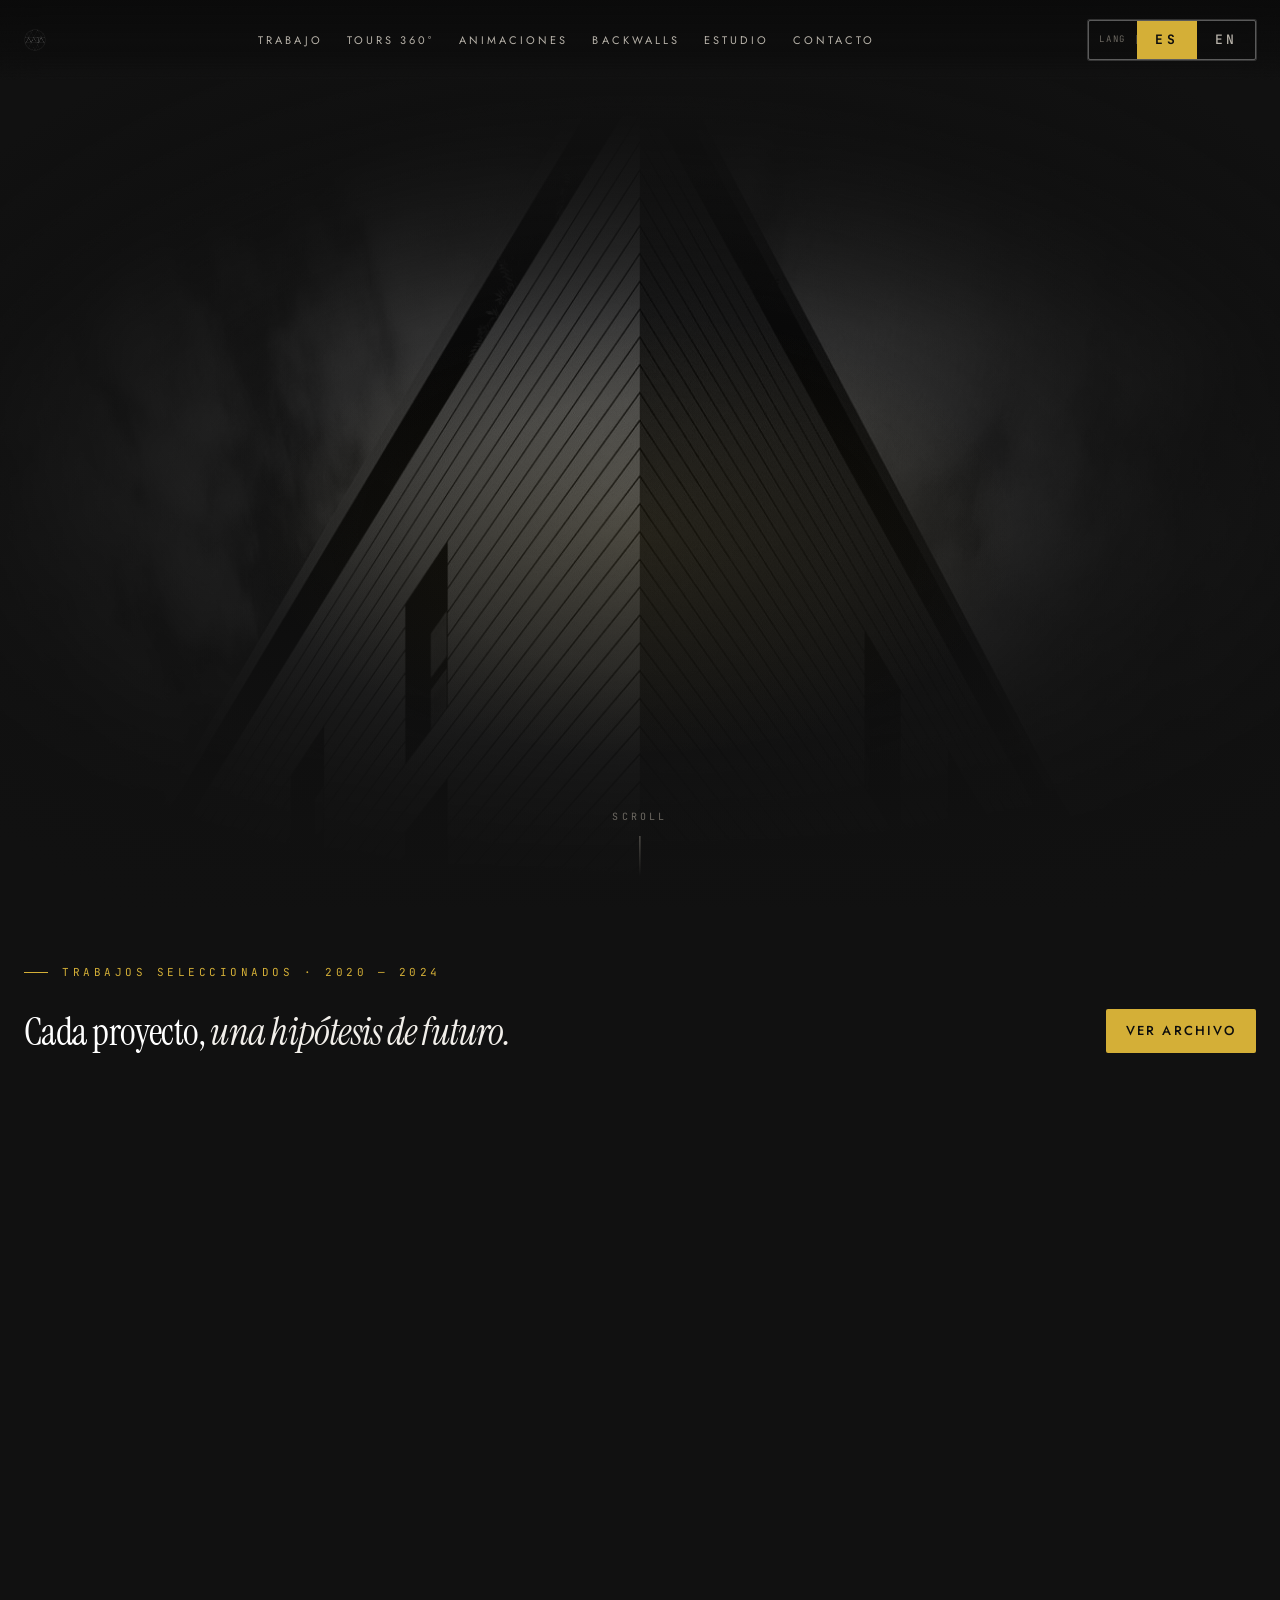
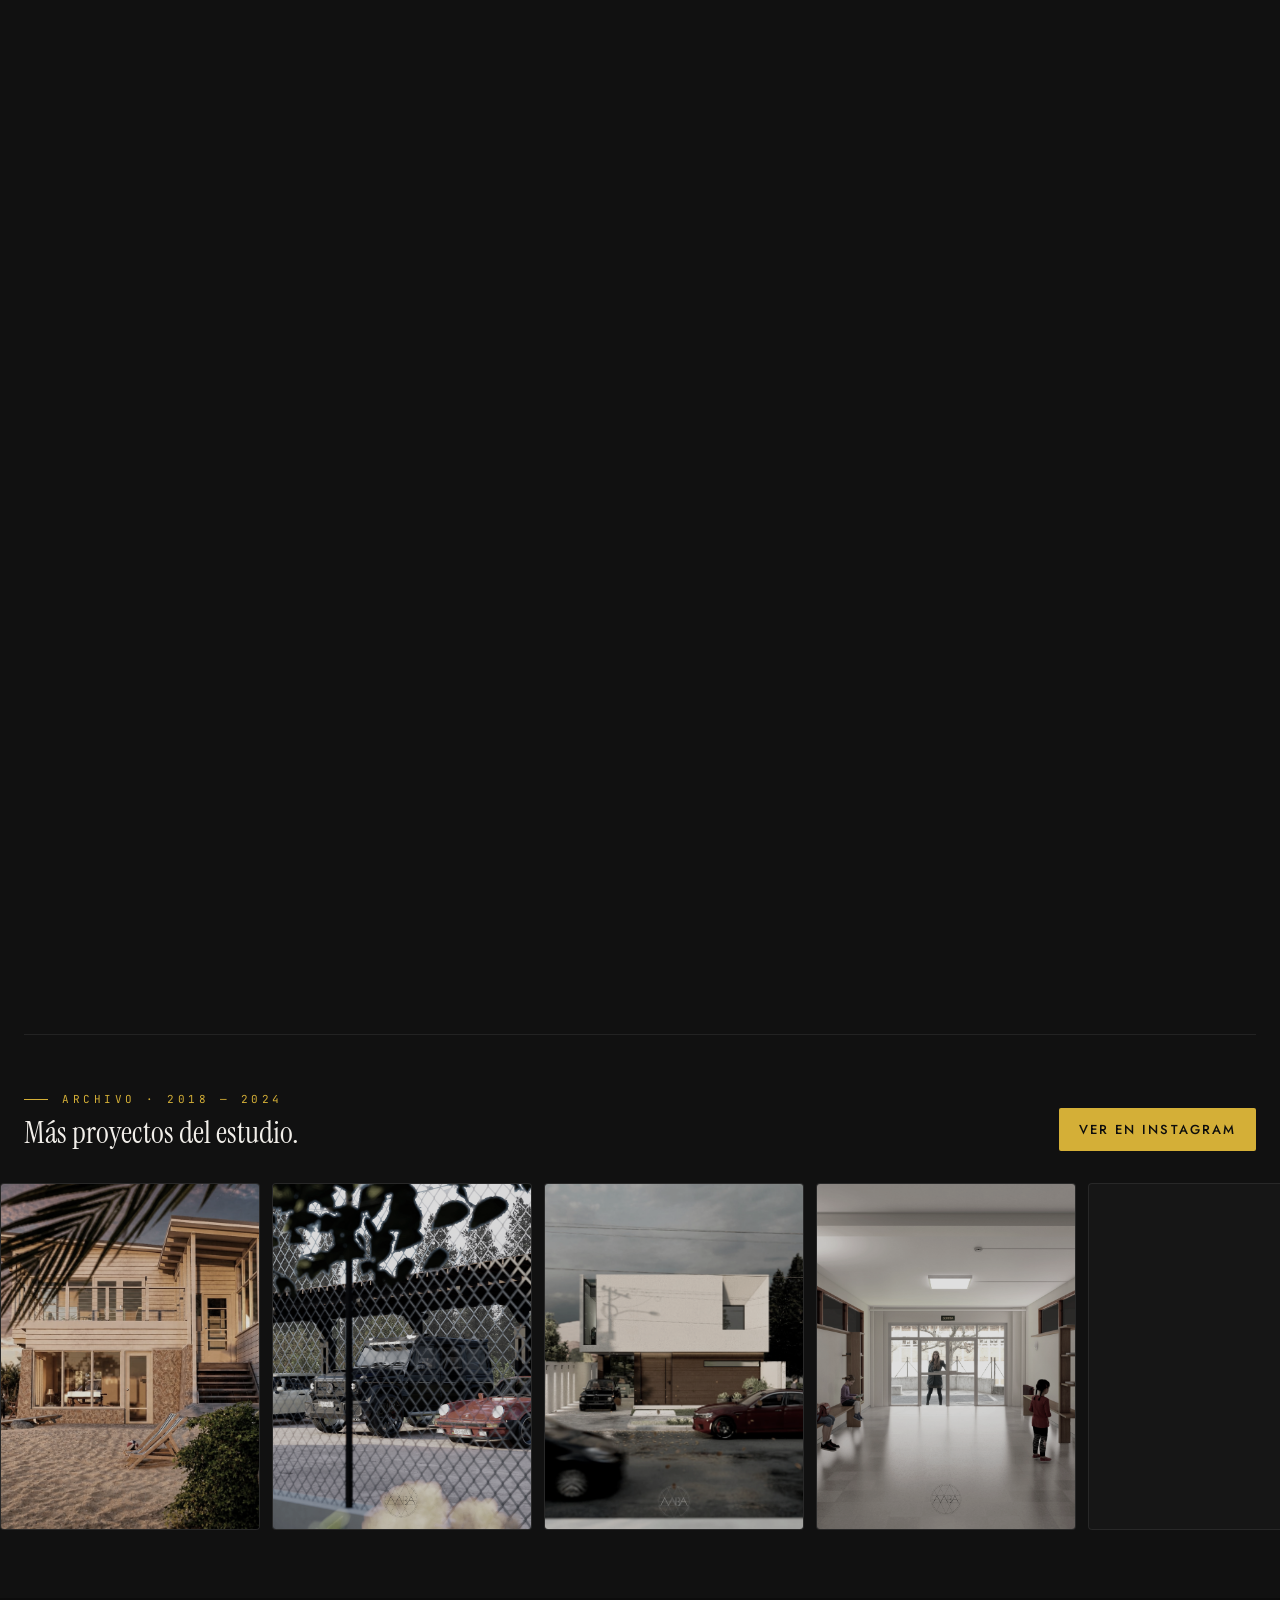
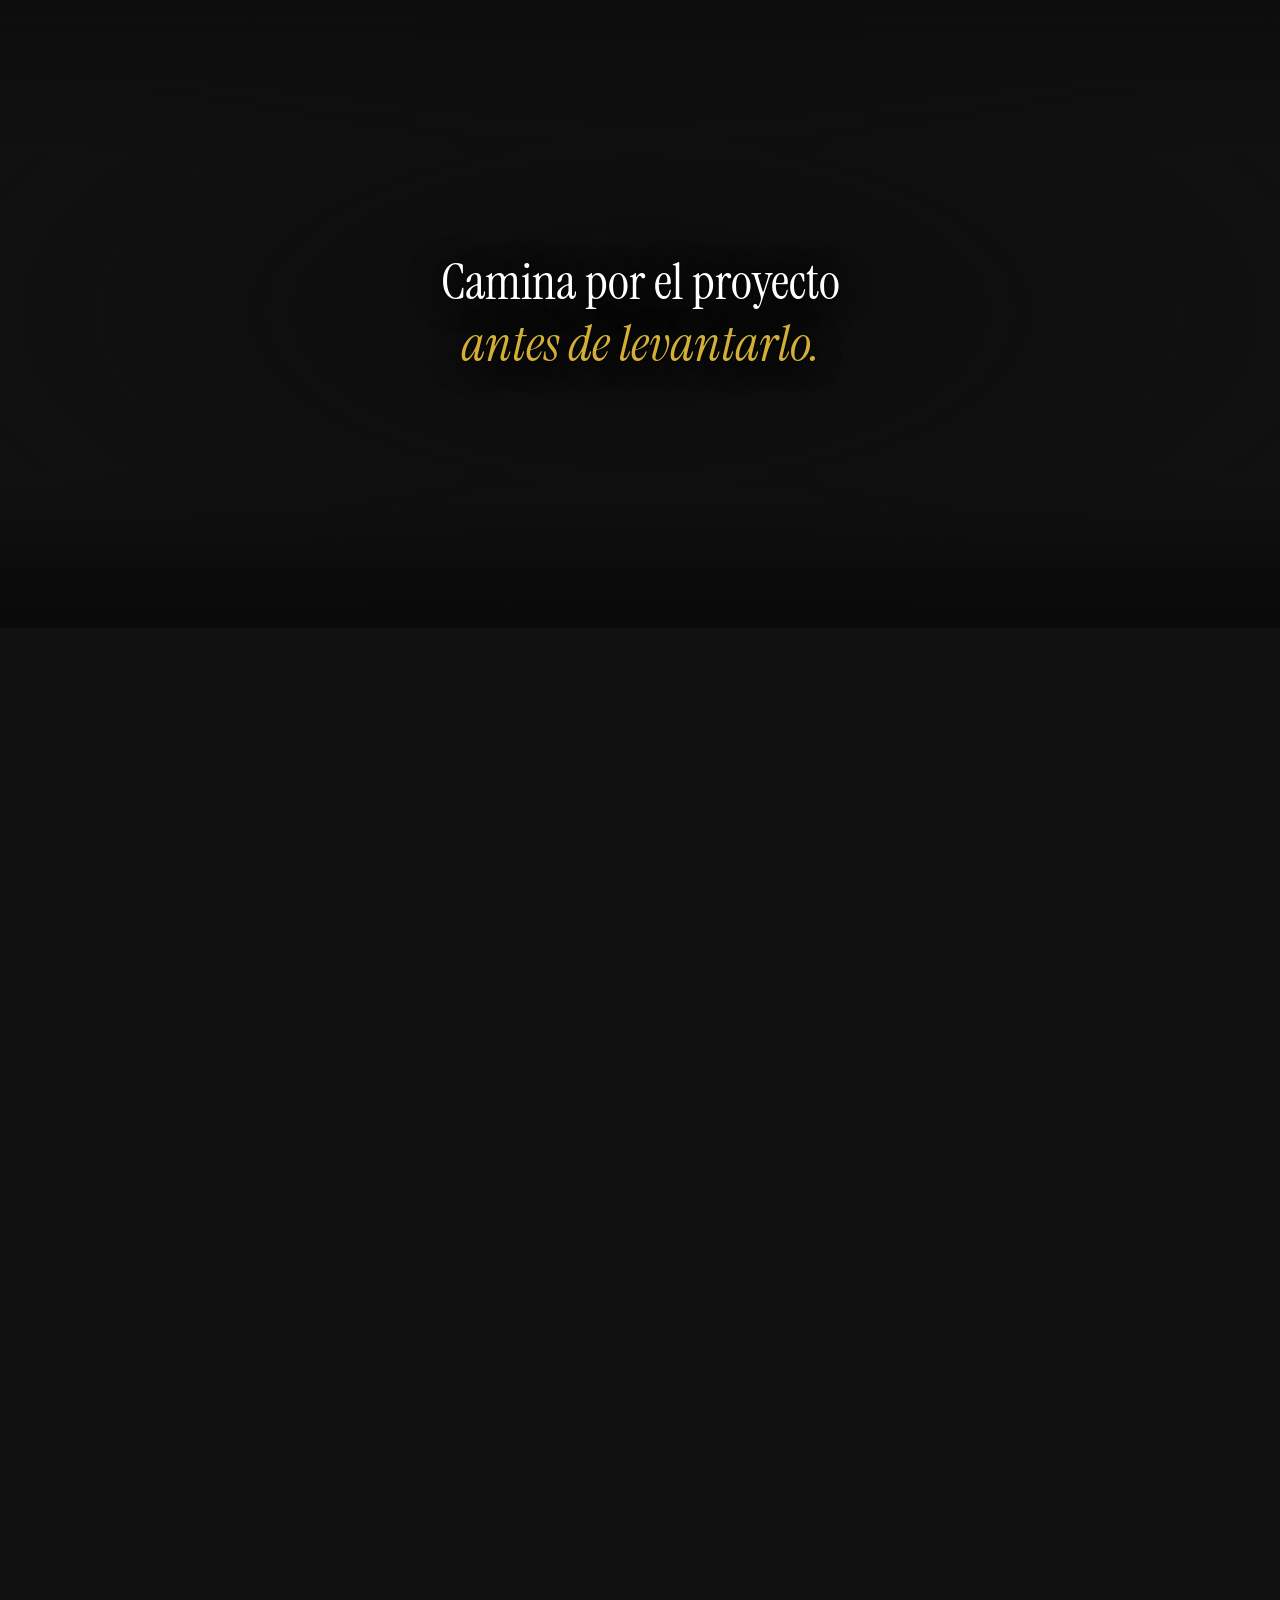
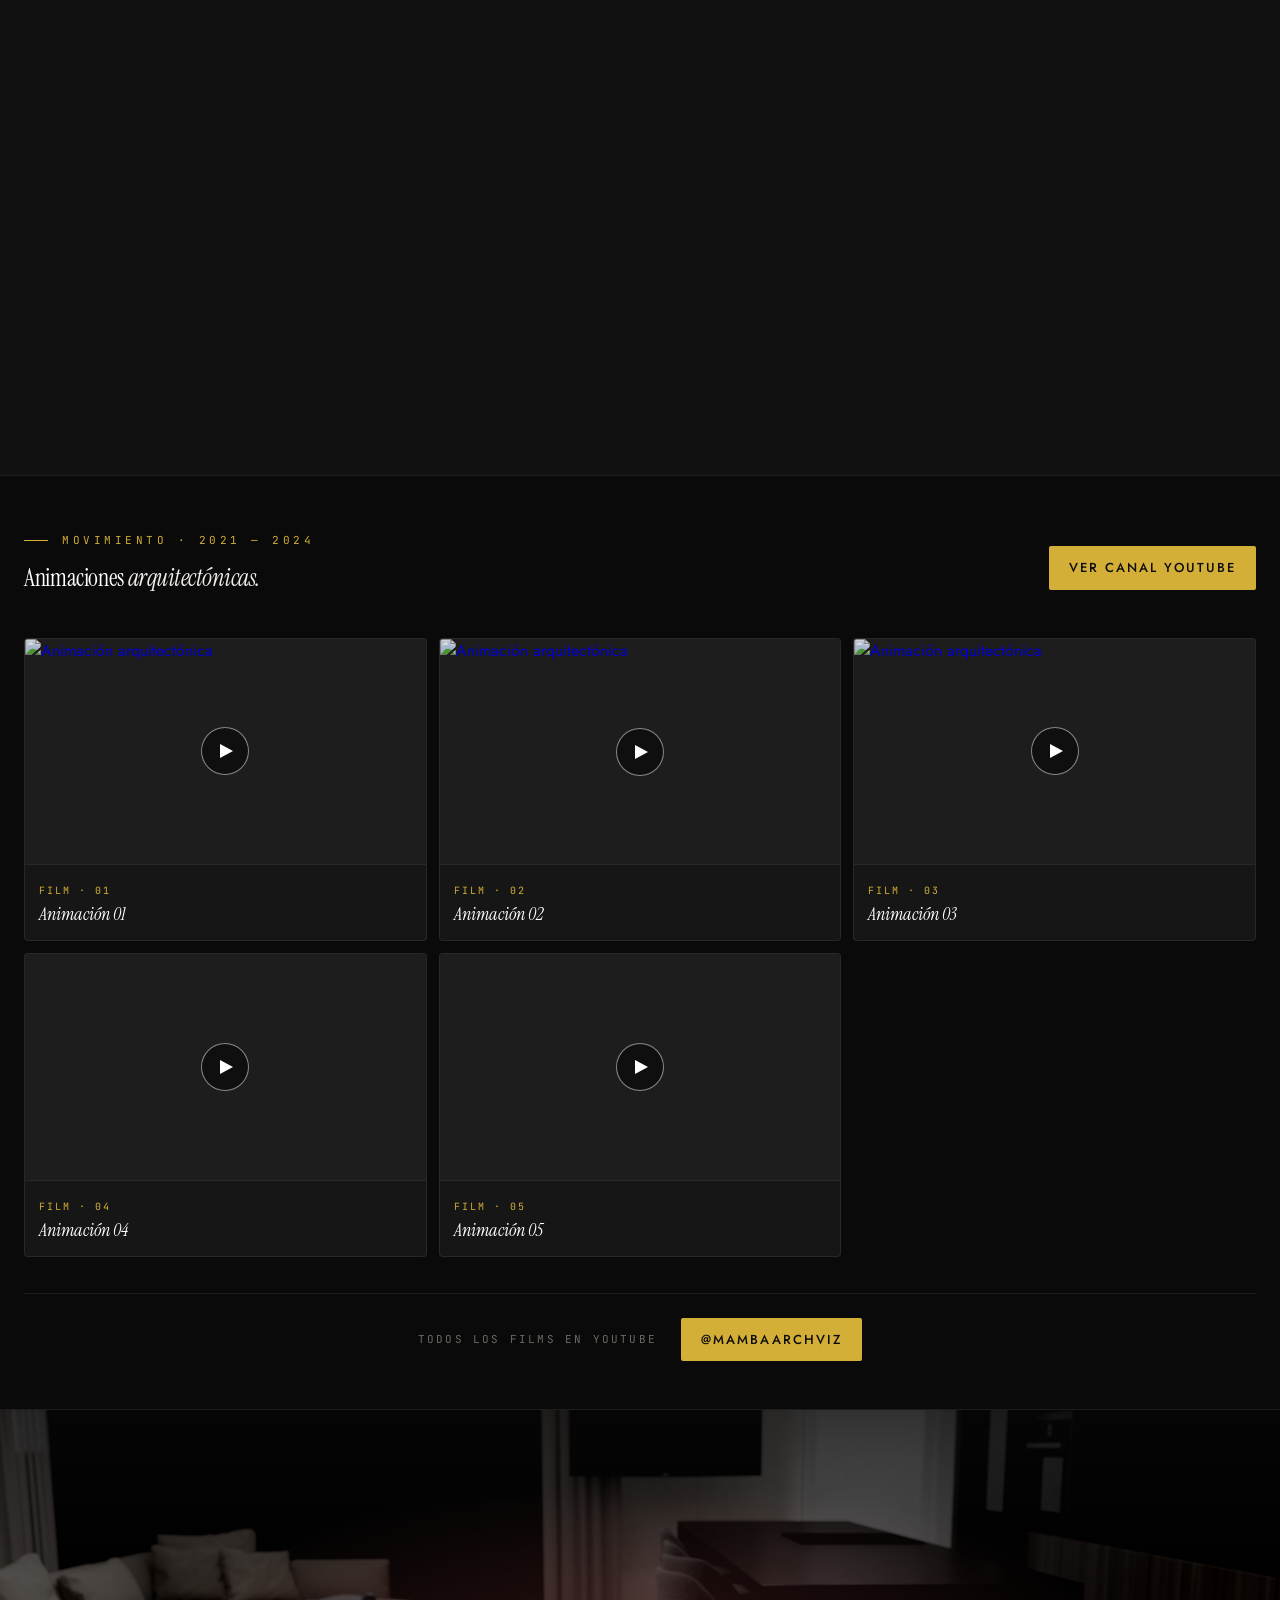
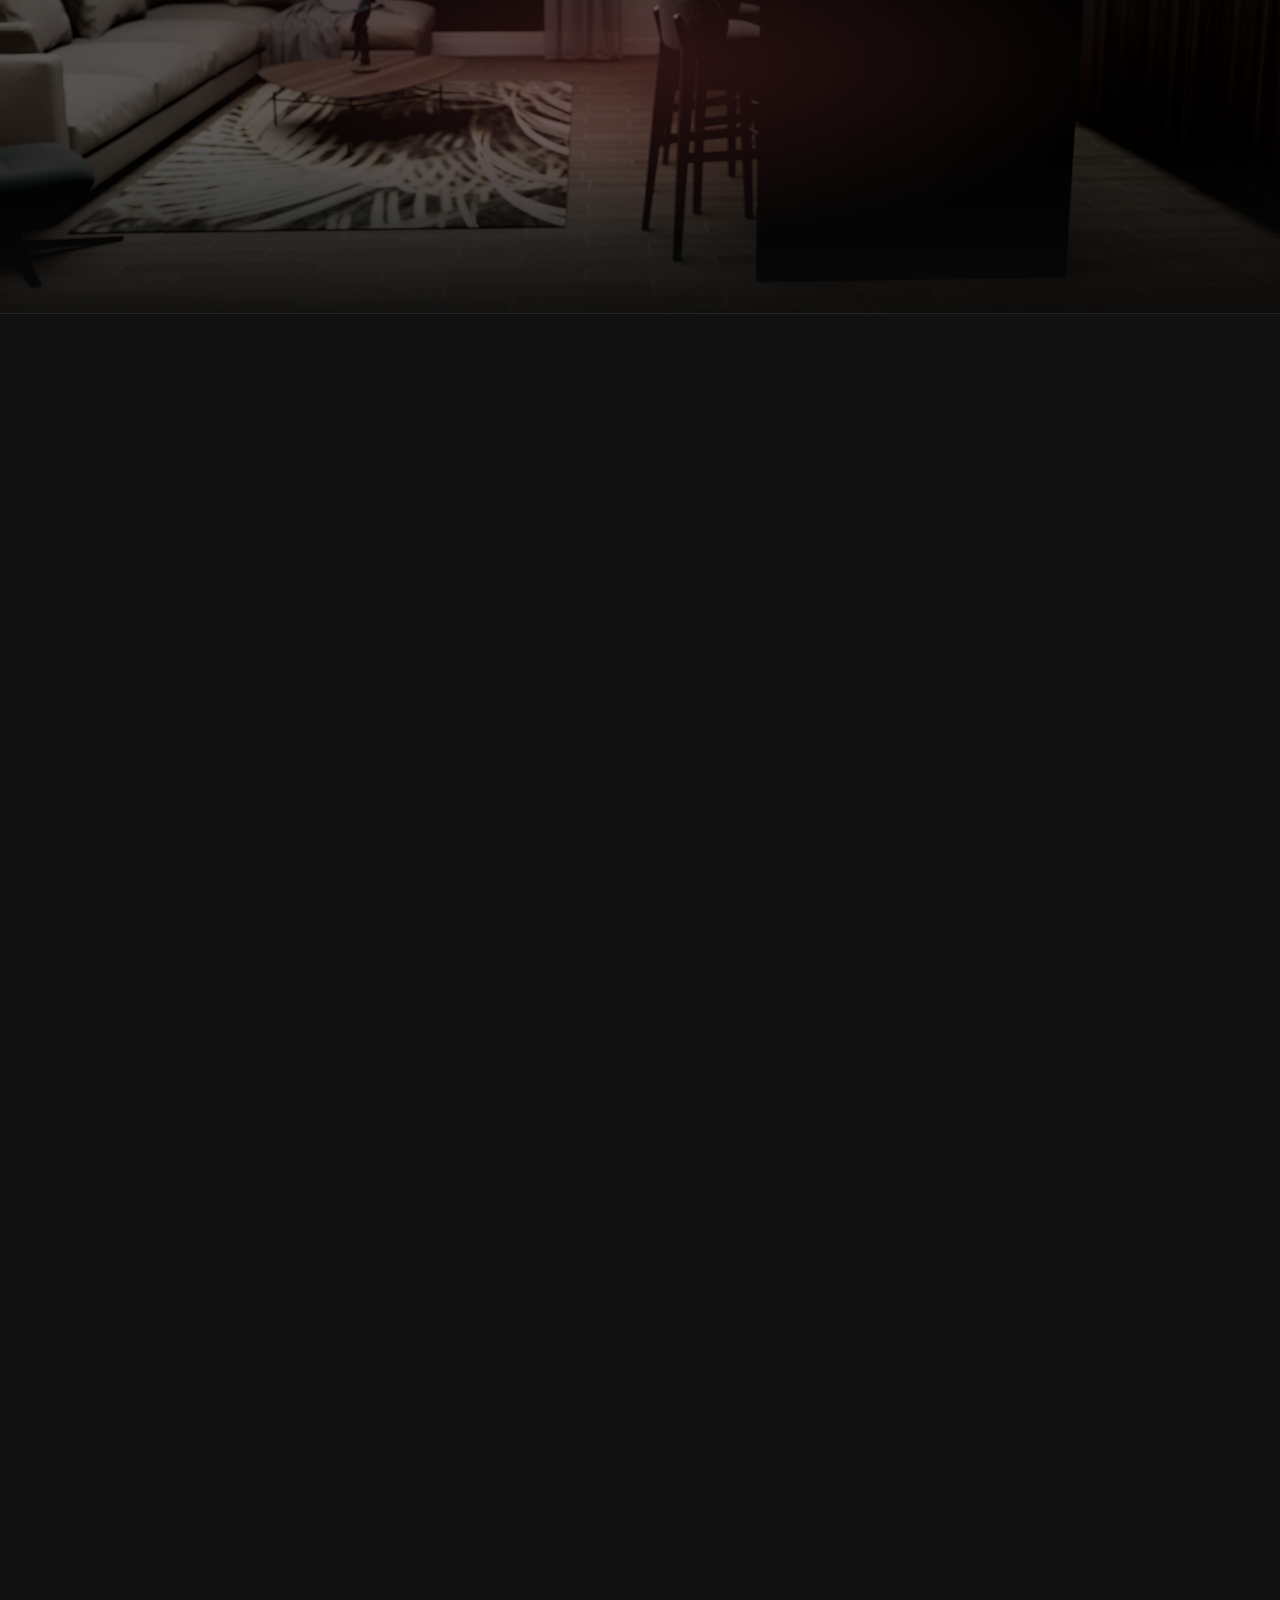
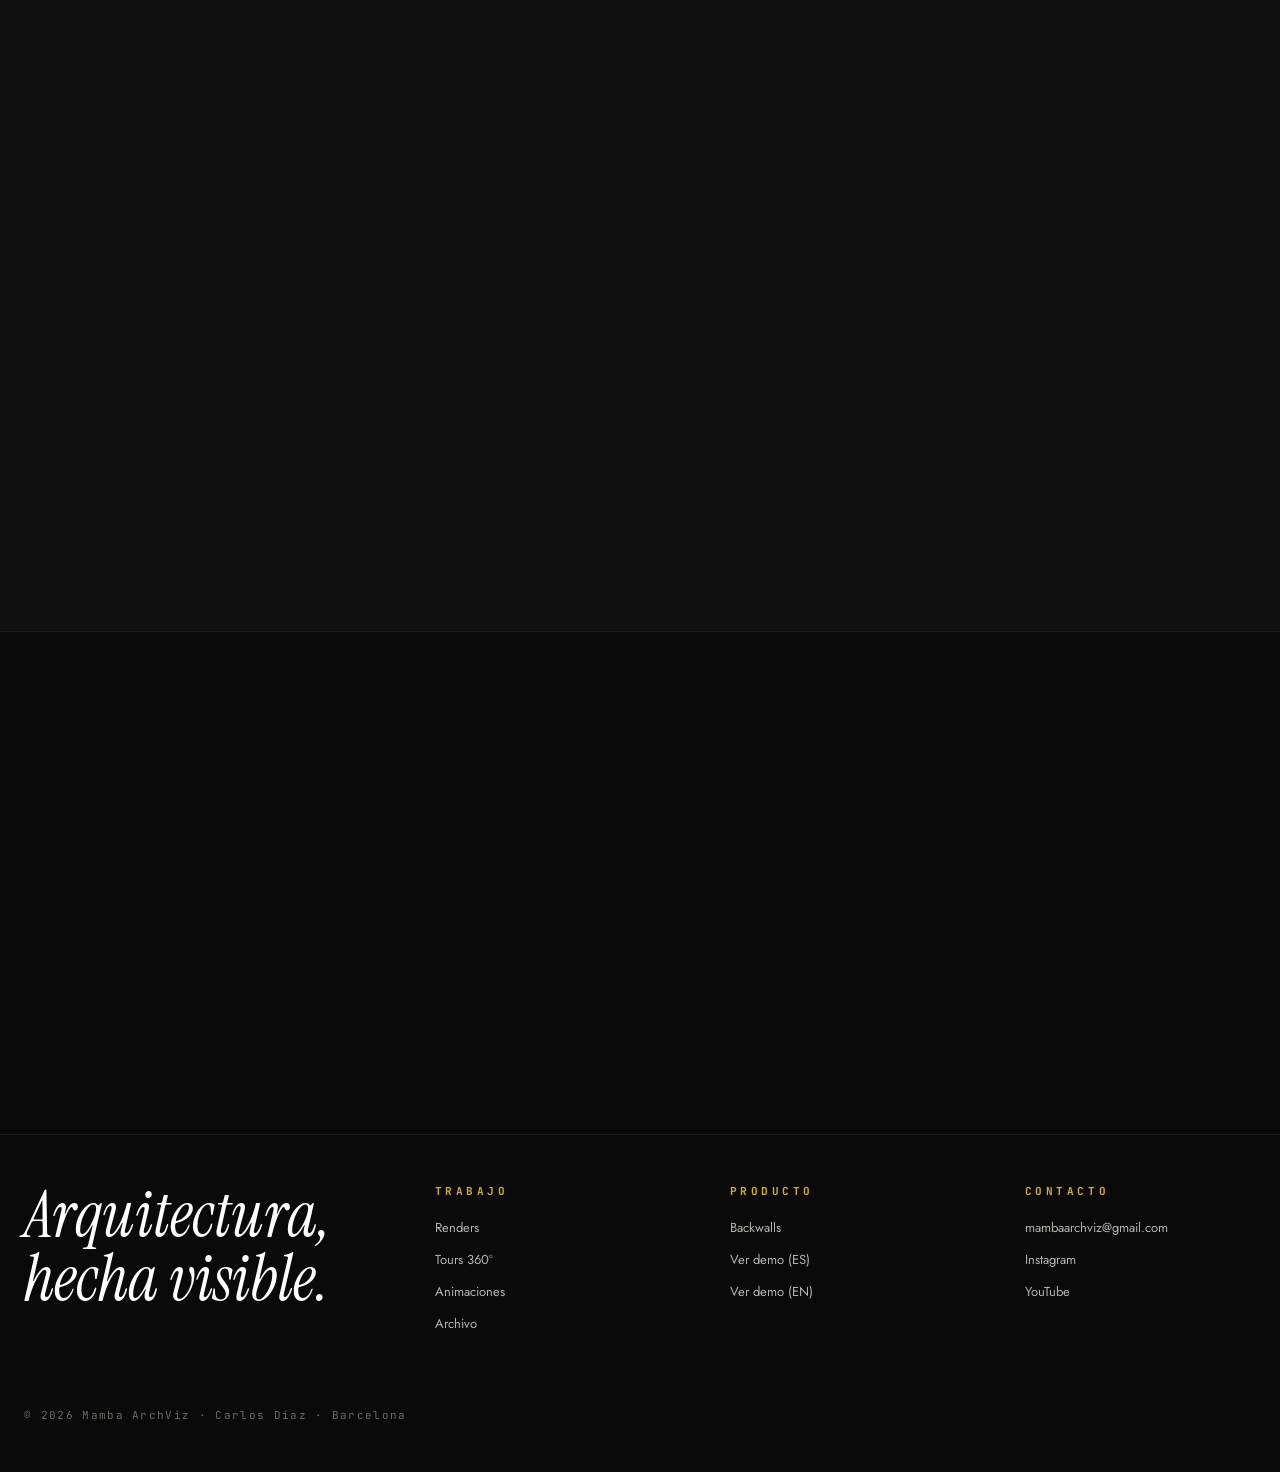
==== index.html @ 20a64390 "Fix: use production HTML (no mockup panel, logo image, all PNG refs fixed)" ====
﻿<!DOCTYPE html>
<html lang="es"
      data-lang="es"
      data-typography="A"
      data-spacing="compact"
      data-presentation="asym"
      data-buttons="gold"
      data-hover="split"
      data-scroll="parallax"
      data-palette="dark">
<head>
<meta charset="UTF-8">
<meta name="viewport" content="width=device-width,initial-scale=1">
<title>MambaArchViz — Estudio de visualización arquitectónica</title>
<link rel="preconnect" href="https://fonts.googleapis.com">
<link rel="preconnect" href="https://fonts.gstatic.com" crossorigin>
<link rel="stylesheet" href="https://fonts.googleapis.com/css2?family=Instrument+Serif:ital@0;1&family=Jost:wght@300;400;500;600&family=JetBrains+Mono:wght@400;500&family=Newsreader:ital,wght@0,300;0,400;0,500;1,300;1,400&family=Inter:wght@300;400;500;600&family=Inter+Tight:wght@300;400;500&display=swap">
<style>
/* =========================================================
   MAMBA ARCHVIZ — Web definitiva
   typography:A · palette:dark · spacing:compact
   presentation:asym · buttons:gold · hover:split · scroll:parallax
   ========================================================= */

* { margin:0; padding:0; box-sizing:border-box; }
html, body { height:100%; }

/* ---------- 1. PALETA y VARIABLES BASE (modo dark = canónico) ---------- */
:root {
  --bg-0: #0a0a0a; --bg-1: #111111; --bg-2: #161616; --bg-3: #1d1d1d;
  --fg-0: #ffffff; --fg-1: #f2efea; --fg-2: #b8b3aa; --fg-3: #6e6a63;
  --line-1: rgba(255,255,255,0.08); --line-2: rgba(255,255,255,0.16); --line-3: rgba(255,255,255,0.32);
  --gold: #d4af37; --gold-soft:#e6c558; --coral:#ff6b6b; --coral-soft:#ff8a8a;
  --accent: var(--gold);

  --font-display: 'Instrument Serif', Georgia, serif;
  --font-body:    'Jost', system-ui, sans-serif;
  --font-mono:    'JetBrains Mono', monospace;

  --fs-display: clamp(48px, 6.4vw, 96px);
  --fs-h1: clamp(36px, 4vw, 56px);
  --fs-h2: clamp(28px, 3vw, 40px);
  --fs-body: 16px;
  --fs-eyebrow: 11px;

  --tracking-display: -0.02em;
  --tracking-body: 0;
  --tracking-eyebrow: 0.32em;

  --gap-section: 96px;
  --gap-hero: 128px;
  --gap-grid: 24px;
  --pad-page: 40px;
  --max-content: 1400px;

  --radius-0: 0; --radius-1: 2px; --radius-2: 4px; --radius-pill: 999px;
  --ease-arch: cubic-bezier(0.16, 1, 0.3, 1);
  --ease-out: cubic-bezier(0.22, 0.61, 0.36, 1);
  --ease-in-out: cubic-bezier(0.65, 0, 0.35, 1);
  --dur-fast: 180ms; --dur-mid: 400ms; --dur-slow: 800ms; --dur-reveal: 1200ms;

  /* Extended accents */
  --gold-deep: #a8861f; --gold-wash: rgba(212,175,55,0.12);
  --coral-deep: #d94f4f; --coral-wash: rgba(255,107,107,0.12);

  /* Shadows */
  --shadow-1: 0 1px 0 rgba(255,255,255,0.04) inset, 0 1px 2px rgba(0,0,0,0.4);
  --shadow-2: 0 8px 24px rgba(0,0,0,0.4), 0 2px 4px rgba(0,0,0,0.3);
  --shadow-glow: 0 0 0 1px rgba(212,175,55,0.4), 0 0 24px rgba(212,175,55,0.15);

  /* Tracking scale */
  --tracking-tight:   -0.02em;
  --tracking-wide:     0.08em;
  --tracking-wider:    0.16em;
  --tracking-widest:   0.32em;

  /* 8-step spacing */
  --s-1:4px; --s-2:8px; --s-3:12px; --s-4:16px; --s-5:24px;
  --s-6:32px; --s-7:48px; --s-8:64px; --s-9:96px; --s-10:128px; --s-11:192px;
}

/* ---------- 2. EJE TIPOGRAFÍA ---------- */
[data-typography="B"] {
  --font-display: 'Newsreader', Georgia, serif;
  --font-body: 'Inter', system-ui, sans-serif;
  --tracking-display: -0.015em;
  --fs-display: clamp(56px, 7vw, 110px);
}
[data-typography="C"] {
  --font-display: 'Newsreader', Georgia, serif;
  --font-body: 'Inter Tight', system-ui, sans-serif;
  --fs-display: clamp(28px, 3.2vw, 44px);
  --fs-h1: clamp(20px, 2vw, 28px);
  --fs-h2: 18px;
  --fs-body: 13px;
  --fs-eyebrow: 10px;
  --tracking-display: -0.01em;
  --tracking-body: 0.01em;
}

/* ---------- 3. EJE PALETA ---------- */
[data-palette="light"] {
  --bg-0: #ece8df; --bg-1: #f5f1e8; --bg-2: #fffaf0; --bg-3: #e0dccf;
  --fg-0: #0d0d0d; --fg-1: #1a1a1a; --fg-2: #555; --fg-3: #888;
  --line-1: rgba(0,0,0,0.08); --line-2: rgba(0,0,0,0.16); --line-3: rgba(0,0,0,0.32);
  --accent: #0d0d0d;
}

/* ---------- 4. EJE ESPACIADO ---------- */
[data-spacing="compact"]  { --gap-section: 48px;  --gap-hero: 64px;   --gap-grid: 12px; --pad-page: 24px; }
[data-spacing="medium"]   { --gap-section: 96px;  --gap-hero: 128px;  --gap-grid: 24px; --pad-page: 40px; }
[data-spacing="generous"] { --gap-section: 160px; --gap-hero: 192px;  --gap-grid: 32px; --pad-page: 56px; }

/* ---------- 5. EJE BOTONES ---------- */
.btn {
  display:inline-flex; align-items:center; gap:10px;
  padding: 12px 20px; cursor:pointer; border:none;
  font-family: var(--font-body); font-size: 13px; font-weight: 500;
  letter-spacing: 0.16em; text-transform: uppercase;
  transition: all var(--dur-fast) var(--ease-out);
  text-decoration:none; color: inherit;
}
[data-buttons="gold"] .btn { background: var(--accent); color: #0d0d0d; border-radius: var(--radius-1); }
[data-buttons="gold"] .btn:hover { background: var(--gold-soft); transform: translateY(-1px); }

[data-buttons="bw"] .btn { background: transparent; color: var(--fg-0); border: 1px solid var(--fg-0); border-radius: 0; }
[data-buttons="bw"] .btn:hover { background: var(--fg-0); color: var(--bg-0); }

[data-buttons="coral"] .btn {
  background: transparent; color: var(--coral); padding: 4px 0;
  border-bottom: 1px solid var(--coral); border-radius: 0;
}
[data-buttons="coral"] .btn:hover { color: var(--coral-soft); border-bottom-width: 2px; padding-bottom: 3px; }

/* ---------- 6. CHROME GENERAL ---------- */
body {
  font-family: var(--font-body); font-size: var(--fs-body);
  color: var(--fg-1); background: var(--bg-1);
  line-height: 1.5; letter-spacing: var(--tracking-body);
  transition: background var(--dur-mid) var(--ease-out), color var(--dur-mid) var(--ease-out);
  overflow-x: hidden;
}

h1, h2, h3, .display { font-family: var(--font-display); font-weight: 400; line-height: 1.05; letter-spacing: var(--tracking-display); color: var(--fg-0); }
em.brand { font-style: italic; }
.eyebrow {
  font-family: var(--font-mono); font-size: var(--fs-eyebrow);
  letter-spacing: var(--tracking-eyebrow); text-transform: uppercase;
  color: var(--accent); display:inline-flex; align-items:center; gap:14px;
}
.eyebrow::before { content:''; width:24px; height:1px; background: currentColor; display:block; }

/* Grano sutil */
body::before {
  content:''; position:fixed; inset:0; pointer-events:none; z-index:1;
  background: url("data:image/svg+xml,%3Csvg xmlns='http://www.w3.org/2000/svg' width='160' height='160'%3E%3Cfilter id='n'%3E%3CfeTurbulence type='fractalNoise' baseFrequency='0.9'/%3E%3C/filter%3E%3Crect width='100%25' height='100%25' filter='url(%23n)' opacity='0.4'/%3E%3C/svg%3E");
  mix-blend-mode: overlay; opacity: 0.06;
}

/* ---------- 7. NAV ---------- */
nav.top {
  position: sticky; top:0; z-index: 50;
  display:flex; align-items:center; justify-content:space-between;
  padding: 20px var(--pad-page);
  background: linear-gradient(to bottom, rgba(10,10,10,0.88) 0%, rgba(10,10,10,0.5) 70%, transparent);
  backdrop-filter: blur(18px); -webkit-backdrop-filter: blur(18px);
  transition: padding var(--dur-mid) var(--ease-out);
}
nav.top.is-scrolled { padding: 12px var(--pad-page); }
nav.top .brand-mark {
  display: inline-flex; align-items: center; line-height: 0;
  text-decoration: none;
}
nav.top .brand-mark img {
  height: 22px; width: auto; display: block;
  filter: brightness(0) invert(1); opacity: 0.95;
  transition: opacity var(--dur-fast), height var(--dur-mid) var(--ease-out);
}
nav.top .brand-mark:hover img { opacity: 1; }
nav.top.is-scrolled .brand-mark img { height: 18px; }
nav.top .links { display:flex; gap: 24px; }
nav.top .links a {
  color: var(--fg-2); text-decoration: none; font-size: 11px;
  letter-spacing: 0.28em; text-transform: uppercase;
  transition: color var(--dur-fast);
}
nav.top .links a:hover, nav.top .links a.active { color: var(--accent); }

/* Lang switcher prominente — toggle visible */
.lang-pill {
  display: flex; align-items: center; gap: 0;
  border: 1px solid var(--line-3); border-radius: 2px; overflow: hidden;
  font-family: var(--font-mono); font-size: 13px;
  flex-shrink: 0;
  box-shadow: 0 0 0 1px var(--line-2);
}
.lang-pill span[data-set-lang] {
  padding: 9px 18px; cursor: pointer; letter-spacing: 0.24em;
  color: var(--fg-2); transition: all 0.15s; user-select: none;
  font-weight: 500;
}
.lang-pill span[data-set-lang].on {
  background: var(--accent); color: #0d0d0d; font-weight: 700;
  letter-spacing: 0.28em;
}
.lang-pill span[data-set-lang]:hover:not(.on) {
  color: var(--fg-0); background: var(--line-2);
}
.lang-pill::before {
  content: 'LANG'; font-family: var(--font-mono); font-size: 9px;
  letter-spacing: 0.22em; color: var(--fg-3); padding: 0 10px;
  border-right: 1px solid var(--line-2); align-self: center;
  display: flex; line-height: 1;
}

/* Contenteditable — edición de texto inline en el mockup */
[contenteditable] { outline: none; cursor: text; }
[contenteditable]:hover { outline: 1px dashed rgba(212,175,55,0.4); border-radius: 1px; }
[contenteditable]:focus { outline: 1px solid var(--accent); border-radius: 1px; background: rgba(212,175,55,0.04); }

/* ---------- 8. HERO ---------- */
section.hero {
  position: relative; min-height: 92vh;
  padding: var(--gap-hero) var(--pad-page) var(--gap-section);
  display:flex; flex-direction:column; justify-content:flex-end;
  overflow: hidden;
}
section.hero .hero-bg {
  position: absolute; inset: 0; z-index: 0;
  background-image: url('./renders/6-Rosasur%20Park/61.jpg');
  background-size: cover; background-position: center;
  filter: grayscale(0.45) brightness(0.5) contrast(1.05);
  -webkit-mask-image: radial-gradient(ellipse 70% 65% at 50% 55%, black 25%, transparent 80%);
          mask-image: radial-gradient(ellipse 70% 65% at 50% 55%, black 25%, transparent 80%);
}
section.hero .hero-mask {
  position: absolute; inset:0; z-index: 1;
  background:
    radial-gradient(ellipse 50% 45% at 50% 55%, rgba(212,175,55,0.07) 0%, transparent 60%),
    radial-gradient(ellipse at center, transparent 0%, var(--bg-1) 92%),
    linear-gradient(to bottom, rgba(10,10,10,0.4) 0%, transparent 30%, var(--bg-1) 100%);
}
section.hero .hero-content { position: relative; z-index: 2; max-width: var(--max-content); margin: 0 auto; width: 100%; }
section.hero .eyebrow { margin-bottom: 24px; }
section.hero h1 { font-size: var(--fs-display); max-width: 18ch; }
section.hero .hero-sub { margin-top: 32px; max-width: 56ch; color: var(--fg-2); font-size: 18px; line-height: 1.7; }
section.hero .hero-cta { margin-top: 48px; display:flex; gap: 16px; }
.hero-scroll-cue {
  position: absolute; bottom: 32px; left: 50%; transform: translateX(-50%);
  font-family: var(--font-mono); font-size: 10px;
  letter-spacing: var(--tracking-widest); text-transform: uppercase;
  color: var(--fg-3); display: flex; flex-direction: column; align-items: center; gap: 12px;
  pointer-events: none; z-index: 2;
}
.hero-scroll-cue::after {
  content: ''; width: 1px; height: 40px;
  background: linear-gradient(to bottom, var(--fg-3), transparent);
  animation: scrollPulse 2.2s var(--ease-in-out) infinite;
}
@keyframes scrollPulse {
  0%, 100% { transform: scaleY(1); transform-origin: top; opacity: 0.45; }
  50%       { transform: scaleY(1.5); opacity: 1; }
}

/* ---------- 9. SELECTED WORK ---------- */
section.work {
  padding: var(--gap-section) var(--pad-page);
  width: 100%;
  position: relative; z-index: 2;
}
section.work .work-head {
  max-width: var(--max-content); margin: 0 auto;
  display:flex; justify-content:space-between; align-items:end; margin-bottom: 48px;
}
section.work h2 { font-size: var(--fs-h2); }
section.work .work-head .eyebrow { margin-bottom: 16px; }

/* ASYM GRID — 4 filas × 12 columnas, sin huecos */
[data-presentation="asym"] .gallery {
  display: grid;
  grid-template-columns: repeat(12, 1fr);
  gap: var(--gap-grid);
}
/* Fila 1: 8+4=12 */
[data-presentation="asym"] .tile.t-8  { grid-column: span 8;  aspect-ratio: 16/10; }
[data-presentation="asym"] .tile.t-4p { grid-column: span 4;  aspect-ratio: 4/5; }
/* Fila 2: 4+4+4=12 */
[data-presentation="asym"] .tile.t-4l { grid-column: span 4;  aspect-ratio: 3/2; }
/* Fila 3: 7+5=12 */
[data-presentation="asym"] .tile.t-7  { grid-column: span 7;  aspect-ratio: 16/9; }
[data-presentation="asym"] .tile.t-5l { grid-column: span 5;  aspect-ratio: 16/9; }
[data-presentation="asym"] .tile.t-5p { grid-column: span 5;  aspect-ratio: 4/5; }
/* Fila 4: 4+4+4=12 */
/* (reutiliza t-4l) */

/* PRESENTATION: ROW — fila editorial limpia 3-up */
[data-presentation="row"] .gallery {
  display: grid; grid-template-columns: repeat(3, 1fr); gap: var(--gap-grid);
}
[data-presentation="row"] .tile { grid-column: auto !important; aspect-ratio: 4/5 !important; }

/* PRESENTATION: HORIZONTAL — scroll horizontal */
[data-presentation="horizontal"] .gallery {
  display: flex; overflow-x: auto; gap: var(--gap-grid); padding-bottom: 16px;
  scroll-snap-type: x mandatory; scrollbar-color: var(--fg-3) transparent;
}
[data-presentation="horizontal"] .tile {
  flex: 0 0 auto; width: 520px; aspect-ratio: 4/5;
  scroll-snap-align: start; grid-column: auto !important;
}

/* TILE base */
.tile {
  position: relative; overflow: hidden; background: var(--bg-2);
  border: 1px solid var(--line-1); border-radius: var(--radius-2);
  cursor: pointer;
}
.tile img {
  width:100%; height:100%; object-fit: cover; display: block;
  transition: transform var(--dur-slow) var(--ease-arch), filter var(--dur-mid) var(--ease-out);
}
.tile .meta {
  position: absolute; left: 16px; bottom: 16px; right: 16px; z-index: 2;
  display: flex; align-items: end; justify-content: space-between;
  opacity: 0; transform: translateY(8px);
  transition: opacity var(--dur-mid) var(--ease-out), transform var(--dur-mid) var(--ease-out);
}
.tile .meta .code { font-family: var(--font-mono); font-size: 11px; letter-spacing: 0.2em; color: var(--fg-2); }
.tile .meta .title { font-family: var(--font-display); font-style: italic; font-size: 22px; color: var(--fg-0); }
.tile:hover .meta { opacity: 1; transform: translateY(0); }

/* HOVER fx: scale + saturate */
[data-hover="scale"] .tile img { filter: grayscale(0.18) brightness(0.92); }
[data-hover="scale"] .tile:hover img { transform: scale(1.04); filter: grayscale(0) brightness(1); }

/* HOVER fx: split — banda inferior reveladora */
[data-hover="split"] .tile { isolation: isolate; }
[data-hover="split"] .tile img { filter: grayscale(0.15) brightness(0.92); transition: filter var(--dur-mid); }
[data-hover="split"] .tile::after {
  content:''; position: absolute; left:0; right:0; bottom:0; height: 0; z-index: 1;
  background: linear-gradient(to top, var(--bg-0) 0%, transparent 100%);
  transition: height var(--dur-mid) var(--ease-arch);
  pointer-events: none;
}
[data-hover="split"] .tile:hover::after { height: 60%; }
[data-hover="split"] .tile:hover img { filter: grayscale(0) brightness(1); }

/* HOVER fx: magnetic */
[data-hover="magnetic"] .tile { perspective: 1200px; }
[data-hover="magnetic"] .tile img { will-change: transform; transition: transform var(--dur-slow) var(--ease-arch); filter: grayscale(0.15) brightness(0.94); }
[data-hover="magnetic"] .tile:hover img { filter: none; }

/* ---------- 10. ARCHIVE — carrusel horizontal ---------- */
.archive-teaser {
  margin-top: var(--gap-section);
  padding-top: var(--gap-section);
  border-top: 1px solid var(--line-1);
}
.archive-head {
  display: flex; align-items: end; justify-content: space-between;
  margin-bottom: 32px;
  max-width: var(--max-content); margin-left: auto; margin-right: auto;
}
.archive-title {
  font-family: var(--font-display); font-size: clamp(20px, 2.4vw, 32px);
  color: var(--fg-1); margin-top: 10px; line-height: 1.1;
}
.archive-carousel {
  display: flex; gap: var(--gap-grid);
  overflow-x: auto; scroll-snap-type: x mandatory;
  margin: 0 calc(-1 * var(--pad-page));
  padding: 0 var(--pad-page) 20px;
  scrollbar-color: var(--fg-3) transparent; scrollbar-width: thin;
}
.archive-carousel::-webkit-scrollbar { height: 2px; }
.archive-carousel::-webkit-scrollbar-thumb { background: var(--fg-3); border-radius: 1px; }
.archive-card {
  flex: 0 0 260px; scroll-snap-align: start; aspect-ratio: 3/4;
  position: relative; overflow: hidden; background: var(--bg-2);
  border: 1px solid var(--line-1); border-radius: var(--radius-2); cursor: pointer;
}
.archive-card img {
  width: 100%; height: 100%; object-fit: cover; display: block;
  filter: grayscale(0.45) brightness(0.88);
  transition: filter var(--dur-mid), transform var(--dur-slow) var(--ease-arch);
}
.archive-card:hover img { filter: grayscale(0.1) brightness(1); transform: scale(1.04); }
.archive-card .card-meta {
  position: absolute; left: 12px; bottom: 12px; right: 12px; z-index: 2;
  opacity: 0; transform: translateY(6px);
  transition: opacity var(--dur-mid), transform var(--dur-mid);
}
.archive-card:hover .card-meta { opacity: 1; transform: translateY(0); }
.archive-card .card-code {
  font-family: var(--font-mono); font-size: 10px; letter-spacing: 0.2em;
  text-transform: uppercase; color: var(--accent);
}
.archive-card .card-name {
  font-family: var(--font-display); font-style: italic; font-size: 18px;
  color: var(--fg-0); margin-top: 2px;
}
/* CTA card al final del carrusel */
.archive-cta-card {
  flex: 0 0 240px; scroll-snap-align: start;
  display: flex; flex-direction: column; align-items: center; justify-content: center;
  gap: 16px; min-height: 320px; aspect-ratio: auto;
  border: 1px dashed var(--line-2); border-radius: var(--radius-2);
  text-decoration: none; color: var(--fg-3);
  transition: border-color var(--dur-fast), color var(--dur-fast);
  padding: 24px;
  background: transparent;
}
.archive-cta-card:hover { border-color: var(--accent); color: var(--accent); }
.archive-cta-card svg { width: 32px; height: 32px; opacity: 0.6; }
.archive-cta-card:hover svg { opacity: 1; }
.archive-cta-card .cta-label {
  font-family: var(--font-mono); font-size: 10px; letter-spacing: 0.22em;
  text-transform: uppercase; text-align: center; line-height: 1.8;
}

/* ---------- 11. INTERLUDE / parallax ---------- */
section.interlude {
  position: relative;
  min-height: 70vh;
  padding: clamp(80px, 10vh, 140px) var(--pad-page);
  display:flex; align-items:center; justify-content:center;
  /* overflow hidden solo en el clip interior */
}
section.interlude .bg-clip {
  position: absolute; inset: 0; overflow: hidden; z-index: 0;
}
section.interlude .layer {
  position: absolute; inset: -25%;
  background-size: cover; background-position: center;
  will-change: transform;
}
section.interlude .layer.l1 {
  background-image: url('./design-system/assets/backgrounds/bg-concrete.jpg');
  filter: grayscale(1) brightness(0.32) contrast(1.12); z-index: 0;
}
section.interlude .layer.l2 {
  position: absolute; inset: -25%;
  background-image: url('./design-system/assets/backgrounds/bg-pattern-dark.jpg');
  background-size: 520px auto; background-repeat: repeat;
  opacity: 0.07; mix-blend-mode: screen; z-index: 1;
  will-change: transform;
}
/* Vignette central + bordes — garantiza que el texto se lea */
section.interlude .vignette {
  position: absolute; inset: 0; z-index: 2; pointer-events: none;
  background:
    radial-gradient(ellipse 55% 50% at center, rgba(10,10,10,0.75) 0%, rgba(10,10,10,0.2) 60%, transparent 100%),
    linear-gradient(to bottom, rgba(10,10,10,0.6) 0%, transparent 25%, transparent 75%, rgba(10,10,10,0.6) 100%);
}
section.interlude .quote {
  position: relative; z-index: 3; text-align: center;
  font-family: var(--font-display); font-size: clamp(28px, 4vw, 56px);
  max-width: 22ch; line-height: 1.2;
  color: var(--fg-0);
  text-shadow: 0 2px 30px rgba(0,0,0,0.9), 0 0 2px rgba(0,0,0,0.5);
  padding: 0 24px;
}
section.interlude .quote em.brand { color: var(--accent); }
/* Fade-out inferior — disuelve el fondo hacia el color de página, sin corte brusco */
section.interlude::after {
  content: ''; position: absolute; bottom: 0; left: 0; right: 0; height: 120px;
  background: linear-gradient(to bottom, transparent, var(--bg-0));
  z-index: 4; pointer-events: none;
}

/* SCROLL fx */
[data-scroll="fade"] .reveal { opacity: 0; transform: translateY(24px); transition: opacity 1s var(--ease-arch), transform 1s var(--ease-arch); }
[data-scroll="fade"] .reveal.in { opacity: 1; transform: translateY(0); }

[data-scroll="transitions"] section::before {
  content:''; position:absolute; left:0; right:0; top:0; height: 1px;
  background: var(--accent); transform-origin: left;
  animation: cortina 1.2s var(--ease-arch) both;
}
@keyframes cortina { from { transform: scaleX(0); } to { transform: scaleX(1); } }

/* ---------- 12. TOURS 360° ---------- */
section.tours {
  padding: var(--gap-section) var(--pad-page);
  max-width: var(--max-content); margin: 0 auto;
}
.tours-head { margin-bottom: 48px; }
.tours-sub { margin-top: calc(var(--gap-section) * 1.2); }
.tours-sub h3 {
  font-family: var(--font-display); font-size: clamp(22px, 2.5vw, 36px);
  margin: 16px 0 32px;
}
.tours-sub .eyebrow { margin-bottom: 0; }
.tour-frame-wrap {
  width: 100%; aspect-ratio: 16/9;
  border: 1px solid var(--line-1); border-radius: var(--radius-2);
  overflow: hidden; background: var(--bg-2); position: relative;
}
.tour-frame-wrap iframe { width: 100%; height: 100%; border: none; display: block; }
.tour-frame-label {
  font-family: var(--font-mono); font-size: 11px; letter-spacing: 0.18em;
  color: var(--fg-3); text-transform: uppercase; margin-top: 12px;
}
/* Grid de miniaturas 360 estáticas */
.tours-static-grid {
  display: grid; grid-template-columns: repeat(auto-fill, minmax(280px, 1fr));
  gap: var(--gap-grid);
}
.yt-card {
  position: relative; aspect-ratio: 16/9; overflow: hidden;
  background: var(--bg-2); border: 1px solid var(--line-1);
  border-radius: var(--radius-2); cursor: pointer; text-decoration: none;
  display: block;
}
.yt-card img { width: 100%; height: 100%; object-fit: cover; display: block; transition: transform var(--dur-mid) var(--ease-arch); }
.yt-card:hover img { transform: scale(1.04); }
.yt-card .yt-overlay {
  position: absolute; inset: 0; display: flex; align-items: center; justify-content: center;
  background: rgba(0,0,0,0.25); transition: background var(--dur-fast);
}
.yt-card:hover .yt-overlay { background: rgba(0,0,0,0.45); }
.yt-play-btn {
  width: 52px; height: 36px; background: #ff0000; border-radius: 6px;
  display: flex; align-items: center; justify-content: center;
}
.yt-play-btn::after {
  content: ''; border: 8px solid transparent; border-left: 16px solid #fff; margin-left: 4px;
}
.yt-card .yt-caption {
  position: absolute; left: 0; right: 0; bottom: 0;
  padding: 24px 14px 10px;
  background: linear-gradient(to top, rgba(0,0,0,0.75) 0%, transparent 100%);
  font-family: var(--font-mono); font-size: 10px; letter-spacing: 0.16em;
  color: var(--fg-0); text-transform: uppercase;
}
/* Placeholder para vídeos pendientes de ID */
.yt-placeholder {
  aspect-ratio: 16/9; background: var(--bg-2); border: 1px dashed var(--line-2);
  border-radius: var(--radius-2); display: flex; flex-direction: column;
  align-items: center; justify-content: center; gap: 10px; cursor: default;
  color: var(--fg-3);
}
.yt-placeholder .ph-label {
  font-family: var(--font-mono); font-size: 10px; letter-spacing: 0.18em;
  text-transform: uppercase; text-align: center; line-height: 1.8;
}

/* ---------- 13. FILMS / ANIMACIONES ---------- */
section.films {
  padding: var(--gap-section) var(--pad-page);
  background: var(--bg-0); border-top: 1px solid var(--line-1);
}
section.films .films-inner { max-width: var(--max-content); margin: 0 auto; }
.films-head { display:flex; justify-content:space-between; align-items:end; margin-bottom: 48px; }
.films-grid {
  display: grid;
  grid-template-columns: repeat(auto-fill, minmax(360px, 1fr));
  gap: var(--gap-grid);
}
.film-card {
  background: var(--bg-2); border: 1px solid var(--line-1);
  border-radius: var(--radius-2); overflow: hidden;
  text-decoration: none; display: block;
  transition: border-color var(--dur-fast);
}
.film-card:hover { border-color: var(--line-3); }
/* Thumbnail con play button (modo link externo) */
.film-card-thumb {
  aspect-ratio: 16/9; position: relative; overflow: hidden; background: var(--bg-3);
}
.film-card-thumb img {
  width: 100%; height: 100%; object-fit: cover; display: block;
  transition: transform var(--dur-mid) var(--ease-arch), filter var(--dur-mid);
  filter: brightness(0.85);
}
.film-card:hover .film-card-thumb img { transform: scale(1.04); filter: brightness(1); }
.film-play-btn {
  position: absolute; top: 50%; left: 50%; transform: translate(-50%, -50%);
  width: 48px; height: 48px; border-radius: 50%;
  background: rgba(10,10,10,0.7); border: 1.5px solid rgba(255,255,255,0.5);
  display: flex; align-items: center; justify-content: center;
  transition: background var(--dur-fast), border-color var(--dur-fast);
}
.film-play-btn::after {
  content: ''; border-style: solid; border-color: transparent transparent transparent #fff;
  border-width: 7px 0 7px 13px; margin-left: 3px;
}
.film-card:hover .film-play-btn { background: rgba(212,175,55,0.85); border-color: var(--gold); }
/* Embed (modo iframe, conservado por compatibilidad) */
.film-card-embed { aspect-ratio: 16/9; }
.film-card-embed iframe { width: 100%; height: 100%; border: none; display: block; }
/* Meta */
.film-card-meta { padding: 12px 14px; border-top: 1px solid var(--line-1); }
.film-card-meta .film-title, .film-title {
  font-family: var(--font-display); font-style: italic; font-size: 18px; color: var(--fg-0);
}
.film-card-meta .film-year {
  font-family: var(--font-mono); font-size: 10px; letter-spacing: 0.18em;
  color: var(--accent); margin-top: 4px; text-transform: uppercase;
}
/* Placeholder para IDs pendientes */
.film-placeholder-card {
  aspect-ratio: 16/9; background: var(--bg-2); border: 1px dashed var(--line-2);
  border-radius: var(--radius-2); display: flex; flex-direction: column;
  align-items: center; justify-content: center; gap: 10px;
  color: var(--fg-3); font-family: var(--font-mono); font-size: 10px;
  letter-spacing: 0.18em; text-transform: uppercase; text-align: center;
}
.films-cta-bar {
  margin-top: calc(var(--gap-section) * 0.75);
  display: flex; align-items: center; justify-content: center; gap: 24px;
  padding-top: calc(var(--gap-section) * 0.5);
  border-top: 1px solid var(--line-1);
}

/* ---------- 13.5 BACKWALLS · TEASER ---------- */
section.bw-teaser {
  position: relative; overflow: hidden;
  min-height: 56vh;
  display: grid; place-items: center;
  padding: clamp(80px, 10vh, 140px) var(--pad-page);
  background: var(--bg-0);
  border-top: 1px solid var(--line-1);
}
section.bw-teaser .bw-teaser-bg {
  position: absolute; inset: 0; z-index: 0;
  background-image: url('./BACKWALLS/XOCAS/xocas%204k.jpg');
  background-size: cover; background-position: center;
  filter: grayscale(0.55) brightness(0.42) contrast(1.12);
}
section.bw-teaser .bw-teaser-glow {
  position: absolute; inset: 0; z-index: 1; pointer-events: none;
  background:
    radial-gradient(ellipse 60% 55% at 50% 50%, rgba(255,107,107,0.18) 0%, transparent 65%),
    linear-gradient(180deg, rgba(10,10,10,0.55) 0%, transparent 35%, transparent 65%, rgba(10,10,10,0.85) 100%);
}
section.bw-teaser .bw-teaser-inner {
  position: relative; z-index: 2;
  text-align: center; max-width: 760px;
}
section.bw-teaser .bw-teaser-eyebrow { color: var(--coral, #ff6b6b); }
section.bw-teaser .bw-teaser-eyebrow::before { background: var(--coral, #ff6b6b); }
section.bw-teaser .bw-teaser-title {
  font-family: var(--font-display); font-weight: 400;
  font-size: clamp(48px, 6.4vw, 96px);
  line-height: 1.0; letter-spacing: -0.025em;
  color: var(--fg-0); margin-top: 32px;
  text-shadow: 0 2px 30px rgba(0,0,0,0.6);
  text-wrap: balance;
}
section.bw-teaser .bw-teaser-title em.brand {
  font-style: italic; color: var(--fg-1); font-family: var(--font-display);
}
@media (max-width: 900px) {
  section.bw-teaser { min-height: 42vh; }
}

/* ---------- TIPOGRAFÍA · refinamiento titulares grandes ---------- */
section.estudio h2,
section.contacto .contact-left h2,
section.hero h1 {
  letter-spacing: -0.022em;
  line-height: 1.02;
  text-wrap: balance;
}
section.work h2,
section.tours h2,
section.films h2,
section.backwalls h2 {
  letter-spacing: -0.015em;
  line-height: 1.05;
  text-wrap: balance;
}
h1 em.brand, h2 em.brand {
  font-family: var(--font-display);
  font-style: italic;
  font-weight: 400;
  color: var(--fg-1);
  letter-spacing: -0.02em;
}

/* ---------- HOVER STATES · refinamiento ---------- */
section.work .work-card { transition: transform var(--dur-mid) var(--ease-out); }
section.work .work-card img {
  transition: transform 800ms var(--ease-arch), filter 600ms var(--ease-out);
}
section.work .work-card:hover img {
  transform: scale(1.04);
  filter: brightness(1.05) contrast(1.05);
}
.service-tile {
  position: relative; transition: transform var(--dur-mid) var(--ease-out);
}
.service-tile::after {
  content: ''; position: absolute; inset: 0;
  background: linear-gradient(180deg, transparent 50%, rgba(255,107,107,0.0) 100%);
  pointer-events: none; transition: background 400ms var(--ease-out);
}
.service-tile:hover { transform: translateY(-3px); }
.service-tile:hover::after {
  background: linear-gradient(180deg, transparent 40%, rgba(255,107,107,0.18) 100%);
}
.btn, button.btn, a.btn { transition: background var(--dur-fast) var(--ease-out), color var(--dur-fast) var(--ease-out), transform var(--dur-fast) var(--ease-out), border-color var(--dur-fast) var(--ease-out); }
.btn:hover, button.btn:hover, a.btn:hover { transform: translateY(-1px); }
.btn:active, button.btn:active, a.btn:active { transform: translateY(0); }

/* ---------- 14. BACKWALLS ---------- */
section.backwalls {
  padding: var(--gap-section) var(--pad-page);
  border-top: 1px solid var(--line-1);
}
section.backwalls .bw-inner { max-width: var(--max-content); margin: 0 auto; }
.bw-head { margin-bottom: 48px; }
.bw-intro-text { max-width: 60ch; color: var(--fg-2); font-size: 18px; line-height: 1.7; margin-top: 24px; }
/* Bloque intro: video+guía (izq) | metodología (der) */
.bw-intro-block {
  display: grid; grid-template-columns: 1fr 1fr; gap: 48px;
  margin-top: 0; align-items: stretch;
}
.bw-intro-left { display: flex; flex-direction: column; gap: 16px; }
.bw-intro-right { display: flex; flex-direction: column; gap: 20px; }
/* Override schema dentro del bloque derecho — imagen ancho completo + leyenda debajo */
.bw-intro-right .bw-schema {
  display: flex; flex-direction: column; gap: 0;
  margin: 0;
  padding: 16px; background: var(--bg-2);
  border: 1px solid var(--line-1); border-radius: var(--radius-2);
  flex: 1;
}
.bw-intro-right .bw-schema-img { width: 100%; }
.bw-intro-right .bw-schema-legend {
  display: grid; grid-template-columns: 1fr 1fr; gap: 12px 20px;
  padding-top: 16px; margin-top: 16px;
  border-top: 1px solid var(--line-1);
}
.bw-intro-right .schema-legend-item { gap: 4px; }
.bw-intro-right .legend-desc { font-size: 12px; line-height: 1.55; max-width: 100%; }
.bw-intro-right .bw-gallery-head { margin-bottom: 0; }
.bw-intro-right .bw-gallery-head h3 { font-size: clamp(18px, 1.8vw, 26px); margin-top: 10px; }
/* bw-head dentro de intro-left: sin margen inferior extra */
.bw-intro-left .bw-head { margin-bottom: 0; }
/* Guía compacta dentro del bloque */
.bw-intro-left .bw-guide {
  padding: 20px 22px;
  background: var(--bg-3); border: 1px solid var(--line-2);
  border-radius: var(--radius-2); display: flex; flex-direction: column; gap: 14px;
}
.bw-intro-left .bw-guide p { font-size: 14px; margin-top: 0 !important; max-width: 100%; }
.bw-intro-left .bw-guide h3 { font-size: clamp(17px, 1.6vw, 22px); margin-top: 8px; }
/* Videos intro — 1 columna, se muestra solo el del idioma activo */
.bw-videos-grid {
  display: grid; grid-template-columns: minmax(0, 1fr); gap: var(--gap-grid);
}
.bw-video-wrap {
  background: var(--bg-2); border: 1px solid var(--line-1);
  border-radius: var(--radius-2); overflow: hidden;
  text-decoration: none; display: block;
  transition: border-color var(--dur-fast);
}
.bw-video-wrap:hover { border-color: var(--line-3); }
.bw-video-wrap .video-thumb {
  aspect-ratio: 16/9; position: relative; overflow: hidden; display: block;
}
.bw-video-wrap .video-thumb img {
  width: 100%; height: 100%; object-fit: cover; display: block;
  transition: transform var(--dur-mid) var(--ease-arch), filter var(--dur-mid);
  filter: brightness(0.8);
}
.bw-video-wrap:hover .video-thumb img { transform: scale(1.03); filter: brightness(1); }
.bw-video-wrap .video-thumb .bw-play {
  position: absolute; top: 50%; left: 50%; transform: translate(-50%, -50%);
  width: 60px; height: 60px; border-radius: 50%;
  background: rgba(10,10,10,0.72); border: 2px solid rgba(255,255,255,0.5);
  display: flex; align-items: center; justify-content: center;
  transition: background var(--dur-fast), border-color var(--dur-fast);
}
.bw-video-wrap .video-thumb .bw-play::after {
  content: ''; border-style: solid;
  border-color: transparent transparent transparent #fff;
  border-width: 9px 0 9px 16px; margin-left: 4px;
}
.bw-video-wrap:hover .video-thumb .bw-play { background: rgba(255,107,107,0.85); border-color: var(--coral); }
.bw-video-wrap .video-label {
  padding: 12px 16px; font-family: var(--font-mono); font-size: 10px;
  letter-spacing: 0.18em; text-transform: uppercase; color: var(--fg-3);
  border-top: 1px solid var(--line-1);
  display: flex; justify-content: space-between; align-items: center;
}
.bw-video-wrap .video-label .ext-arrow {
  font-size: 14px; color: var(--fg-3); transition: color var(--dur-fast), transform var(--dur-fast);
  display: inline-block;
}
.bw-video-wrap:hover .video-label .ext-arrow { color: var(--coral); transform: translate(2px,-2px); }
/* Galería de proyectos Backwalls */
.bw-gallery-section { margin-top: var(--gap-section); }
.bw-gallery-head { margin-bottom: 32px; }
.bw-gallery-head h3 {
  font-family: var(--font-display); font-size: clamp(22px, 2.5vw, 34px);
  margin-top: 14px;
}
.bw-gallery-grid {
  display: grid; grid-template-columns: repeat(auto-fill, minmax(440px, 1fr));
  gap: var(--gap-grid);
}
.bw-project-card {
  background: var(--bg-2); border: 1px solid var(--line-1);
  border-radius: var(--radius-2); overflow: hidden; cursor: pointer;
  transition: border-color var(--dur-fast);
}
.bw-project-card:hover { border-color: var(--line-3); }
.bw-project-card .bw-img-wrap { aspect-ratio: 16/9; overflow: hidden; }
.bw-project-card .bw-img-wrap img {
  width: 100%; height: 100%; object-fit: cover; display: block;
  transition: transform var(--dur-mid) var(--ease-arch);
}
.bw-project-card:hover .bw-img-wrap img { transform: scale(1.04); }
.bw-project-card .bw-card-meta { padding: 14px 16px; }
.bw-card-client {
  font-family: var(--font-mono); font-size: 10px; letter-spacing: 0.22em;
  text-transform: uppercase; color: var(--accent);
}
.bw-card-title {
  font-family: var(--font-display); font-style: italic; font-size: 20px;
  color: var(--fg-0); margin-top: 4px;
}
.bw-card-spec {
  font-size: 12px; color: var(--fg-2); margin-top: 8px; line-height: 1.6;
  font-family: var(--font-mono); letter-spacing: 0.06em;
}
/* Spec técnico en cada card de Backwalls */
.bw-spec-row {
  padding: 10px 16px; border-top: 1px solid var(--line-1);
  display: flex; gap: 28px; align-items: center;
  background: var(--bg-3);
  flex-wrap: wrap;
}
.bw-spec-item { display: flex; flex-direction: column; gap: 3px; }
.bw-spec-label {
  font-family: var(--font-mono); font-size: 9px; letter-spacing: 0.22em;
  text-transform: uppercase; color: var(--fg-3); opacity: 0.7;
}
.bw-spec-value {
  font-family: var(--font-mono); font-size: 11px; letter-spacing: 0.14em;
  color: var(--accent);
}
.bw-spec-value.pending { color: var(--fg-3); font-style: italic; }
/* Horizonte: mini visual inline */
.bw-horizon-bar {
  display: flex; flex-direction: column; gap: 4px; flex: 1; min-width: 80px;
}
.bw-h-line {
  height: 1px; width: 100%;
  display: flex; align-items: center; gap: 6px;
}
.bw-h-line::before { content: ''; flex: 1; height: 1px; }
.bw-h-line.h1::before { background: var(--coral); }
.bw-h-line.h2::before { background: var(--gold); }
.bw-h-line span {
  font-family: var(--font-mono); font-size: 9px; letter-spacing: 0.14em;
  white-space: nowrap; flex-shrink: 0;
}
.bw-h-line.h1 span { color: var(--coral); }
.bw-h-line.h2 span { color: var(--gold); }

/* Schema / plantilla técnica */
.bw-schema {
  display: grid; grid-template-columns: 1.2fr 1fr; gap: 32px;
  align-items: center;
  margin: 48px 0 var(--gap-section);
  padding: 24px; background: var(--bg-2);
  border: 1px solid var(--line-1); border-radius: var(--radius-2);
}
.bw-schema-img { position: relative; }
.bw-schema-img img { width: 100%; display: block; border-radius: var(--radius-1); }
.bw-schema-annotation {
  position: absolute;
  font-family: var(--font-mono); font-size: 10px; letter-spacing: 0.14em;
  text-transform: uppercase; color: var(--gold);
  background: rgba(10,10,10,0.72); padding: 4px 8px; border-radius: 2px;
  border-left: 2px solid var(--gold);
  pointer-events: none;
}
.ann-obj { top: 42%; left: 2%; }
.ann-cam { top: 22%; right: 4%; }
.ann-rule { top: 10%; left: 50%; transform: translateX(-50%); text-align: center;
  background: rgba(10,10,10,0.82); border-left: none;
  border-top: 1px solid var(--gold); white-space: nowrap; color: var(--fg-1);
}
.bw-schema-legend { display: flex; flex-direction: column; gap: 20px; }
.schema-legend-item { display: flex; flex-direction: column; gap: 6px; }
.legend-key {
  font-family: var(--font-mono); font-size: 10px; letter-spacing: 0.24em;
  text-transform: uppercase; color: var(--accent);
}
.legend-desc { font-size: 13px; color: var(--fg-2); line-height: 1.6; max-width: 36ch; }

/* Views multi-angle en cards PBD */
.bw-views-strip {
  display: flex; gap: 4px; padding: 8px 10px;
  border-top: 1px solid var(--line-1); background: var(--bg-3);
  overflow-x: auto;
}
.bw-view-thumb {
  flex: 0 0 64px; aspect-ratio: 16/9; overflow: hidden; border-radius: 2px;
  cursor: pointer; opacity: 0.7; transition: opacity var(--dur-fast);
}
.bw-view-thumb:hover { opacity: 1; }
.bw-view-thumb img { width: 100%; height: 100%; object-fit: cover; display: block; }

/* Fila de descarga de ejemplo en cada card Backwall */
.bw-dl-row {
  padding: 10px 14px; border-top: 1px solid var(--line-1);
  background: var(--bg-3);
  display: flex; align-items: center; justify-content: space-between; gap: 12px;
}
.bw-dl-row .dl-label {
  font-family: var(--font-mono); font-size: 9px; letter-spacing: 0.2em;
  text-transform: uppercase; color: var(--fg-3); line-height: 1.5;
}
.bw-dl-row .dl-label span { color: var(--fg-2); display: block; }
.bw-dl-row .dl-actions { display: flex; gap: 8px; flex-shrink: 0; }
.bw-dl-row .btn-dl {
  font-family: var(--font-mono); font-size: 9px; letter-spacing: 0.18em;
  text-transform: uppercase; text-decoration: none;
  padding: 6px 12px; border: 1px solid var(--line-2); color: var(--fg-2);
  border-radius: var(--radius-1); cursor: pointer;
  transition: border-color var(--dur-fast), color var(--dur-fast), background var(--dur-fast);
  white-space: nowrap;
}
.bw-dl-row .btn-dl:hover { border-color: var(--accent); color: var(--accent); }
.bw-dl-row .btn-dl.primary { border-color: var(--accent); color: var(--accent); }
.bw-dl-row .btn-dl.primary:hover { background: var(--accent); color: #0d0d0d; }

/* Placeholder Backwalls */
.bw-placeholder-card {
  background: var(--bg-2); border: 1px dashed var(--line-2);
  border-radius: var(--radius-2); aspect-ratio: 16/9;
  display: flex; flex-direction: column; align-items: center; justify-content: center;
  gap: 10px; color: var(--fg-3);
  font-family: var(--font-mono); font-size: 10px; letter-spacing: 0.18em;
  text-transform: uppercase; text-align: center;
}

/* ---------- 15. ESTUDIO / ABOUT ---------- */
section.estudio {
  padding: var(--gap-section) var(--pad-page);
  max-width: var(--max-content); margin: 0 auto;
  display: grid; grid-template-columns: 1fr 1.4fr; gap: 80px; align-items: start;
}
section.estudio h2 { font-size: var(--fs-h1); }
section.estudio p { color: var(--fg-2); font-size: 18px; line-height: 1.75; max-width: 60ch; }
section.estudio p + p { margin-top: 20px; }
section.estudio .about-meta {
  font-family: var(--font-mono); font-size: 12px; letter-spacing: 0.18em;
  color: var(--fg-3); margin-top: 32px; line-height: 2;
}

/* ---------- 16. CONTACTO ---------- */
section.contacto {
  padding: var(--gap-section) var(--pad-page);
  background: var(--bg-0); border-top: 1px solid var(--line-1);
}
section.contacto .contact-inner {
  max-width: var(--max-content); margin: 0 auto;
  display: grid; grid-template-columns: 1fr 1fr; gap: 80px; align-items: start;
}
.contact-left h2 { font-size: var(--fs-h1); }
.contact-left p { color: var(--fg-2); font-size: 18px; line-height: 1.7; margin-top: 24px; max-width: 44ch; }
.contact-social { display: flex; flex-direction: column; gap: 12px; margin-top: 40px; }
.contact-social a {
  font-family: var(--font-mono); font-size: 11px; letter-spacing: 0.22em;
  color: var(--fg-2); text-decoration: none; text-transform: uppercase;
  display: inline-flex; align-items: center; gap: 12px;
  transition: color var(--dur-fast);
}
.contact-social a::before { content: '→'; color: var(--accent); transition: transform var(--dur-fast); }
.contact-social a:hover { color: var(--fg-0); }
.contact-social a:hover::before { transform: translateX(4px); }
.contact-email-big {
  font-family: var(--font-display); font-style: italic;
  font-size: clamp(20px, 2.5vw, 36px); color: var(--fg-0); margin-top: 32px;
  text-decoration: none; display: block;
  transition: color var(--dur-fast);
}
.contact-email-big:hover { color: var(--accent); }
/* Placeholder formulario */
.contact-form-placeholder {
  background: var(--bg-2); border: 1px solid var(--line-1); border-radius: var(--radius-2);
  padding: 32px; display: flex; flex-direction: column; gap: 16px;
}
.form-field-ph {
  background: var(--bg-3); height: 44px; border-radius: var(--radius-1);
  border: 1px solid var(--line-1); display: flex; align-items: center;
  padding: 0 16px;
  font-family: var(--font-mono); font-size: 10px; letter-spacing: 0.16em;
  text-transform: uppercase; color: var(--fg-3);
}
.form-field-ph.textarea { height: 100px; align-items: flex-start; padding-top: 14px; }

/* ---------- 17. FOOTER ---------- */
footer {
  background: var(--bg-0); padding: var(--gap-section) var(--pad-page);
  border-top: 1px solid var(--line-1);
}
footer .foot {
  max-width: var(--max-content); margin: 0 auto;
  display: grid; grid-template-columns: 1.5fr 1fr 1fr 1fr; gap: 64px;
}
footer .brand-display {
  font-family: var(--font-display); font-style: italic;
  font-size: clamp(36px, 5vw, 72px); color: var(--fg-0); line-height: 1;
}
footer h4 {
  font-family: var(--font-mono); font-size: 11px; letter-spacing: 0.32em;
  text-transform: uppercase; color: var(--accent); margin-bottom: 16px;
}
footer ul { list-style: none; }
footer li { margin-bottom: 8px; }
footer a { color: var(--fg-2); text-decoration: none; font-size: 13px; transition: color var(--dur-fast); }
footer a:hover { color: var(--fg-0); }
footer .copy {
  max-width: var(--max-content); margin: 64px auto 0;
  font-family: var(--font-mono); font-size: 11px; color: var(--fg-3); letter-spacing: 0.12em;
}

/* ---------- 18. LIGHTBOX ---------- */
.lightbox {
  display: none; position: fixed; inset: 0; z-index: 100;
  background: rgba(10,10,10,0.96); backdrop-filter: blur(8px);
  padding: 40px;
}
.lightbox.open { display: flex; flex-direction: column; }
.lightbox header {
  display:flex; justify-content:space-between; align-items:start;
  padding-bottom: 20px; flex-shrink: 0;
}
.lightbox header .info .eyebrow { margin-bottom: 8px; }
.lightbox header .info .title {
  font-family: var(--font-display); font-style: italic; font-size: 32px; color: var(--fg-0);
}
.lightbox header .close {
  background: rgba(255,255,255,0.08); border: 1px solid var(--line-3); color: var(--fg-0);
  width: 52px; height: 52px; cursor:pointer; font-size: 20px;
  display: flex; align-items: center; justify-content: center;
  flex-shrink: 0; border-radius: var(--radius-1);
  transition: background var(--dur-fast), border-color var(--dur-fast);
}
.lightbox header .close:hover { background: rgba(255,255,255,0.16); border-color: var(--fg-0); }
.lightbox .esc-hint {
  font-family: var(--font-mono); font-size: 9px; letter-spacing: 0.2em;
  color: var(--fg-3); text-align: center; padding-bottom: 8px; flex-shrink: 0;
}
.lightbox .stage {
  flex: 1 1 auto; position: relative;
  display:flex; align-items:center; justify-content:center;
  min-height: 0; min-width: 0; overflow: auto;
}
.lightbox .stage img {
  max-width: 100%; max-height: 100%; width: auto; height: auto;
  object-fit: contain; cursor: zoom-in;
  transition: transform 0.45s var(--ease-arch);
  transform-origin: center center;
}
.lightbox .stage img.zoomed {
  cursor: zoom-out; transform: scale(2); max-width: none; max-height: none;
}
.lightbox .arrows {
  display:flex; gap: 12px; align-items:center; justify-content:center;
  padding-top: 20px; flex-shrink: 0;
}
.lightbox .arrows button {
  background: none; border: 1px solid var(--line-2); color: var(--fg-0);
  padding: 10px 20px; cursor: pointer;
  font-family: var(--font-mono); font-size: 11px; letter-spacing: 0.2em;
}
.lightbox .arrows .index {
  font-family: var(--font-mono); font-size: 11px; color: var(--fg-3); letter-spacing: 0.2em;
}

/* ---------- 19b. BW SAMPLE MODAL ---------- */
.bw-sample-overlay {
  display: none; position: fixed; inset: 0; z-index: 150;
  background: rgba(10,10,10,0.94); backdrop-filter: blur(14px);
  align-items: center; justify-content: center; padding: 32px;
}
.bw-sample-overlay.open { display: flex; }
.bw-sample-panel {
  background: var(--bg-1); border: 1px solid var(--line-2);
  border-radius: var(--radius-2); max-width: 940px; width: 100%;
  max-height: calc(100vh - 64px); display: flex; flex-direction: column;
  overflow: hidden;
}
.bw-sample-header {
  padding: 20px 24px; border-bottom: 1px solid var(--line-1);
  display: flex; align-items: center; justify-content: space-between; flex-shrink: 0;
}
.bw-sample-title {
  font-family: var(--font-display); font-style: italic; font-size: 22px; color: var(--fg-0);
}
.bw-sample-close {
  background: rgba(255,255,255,0.06); border: 1px solid var(--line-2); color: var(--fg-0);
  width: 44px; height: 44px; cursor: pointer; font-size: 18px;
  display: flex; align-items: center; justify-content: center;
  border-radius: var(--radius-1); transition: background var(--dur-fast);
  flex-shrink: 0;
}
.bw-sample-close:hover { background: rgba(255,255,255,0.14); border-color: var(--fg-0); }
.bw-sample-img-wrap {
  flex: 1 1 auto; overflow: auto; min-height: 0;
  display: flex; align-items: center; justify-content: center;
  padding: 28px; background: var(--bg-0);
}
.bw-sample-img-wrap img { max-width: 100%; max-height: 62vh; object-fit: contain; display: block; }
.bw-sample-actions {
  padding: 20px 24px; border-top: 1px solid var(--line-1);
  display: flex; gap: 12px; flex-shrink: 0; flex-wrap: wrap; align-items: center;
}
.bw-sample-actions .btn { text-decoration: none; }
.bw-sample-esc {
  margin-left: auto; font-family: var(--font-mono); font-size: 10px;
  letter-spacing: 0.18em; color: var(--fg-3);
}

/* ---------- 19c. SERVICES GRID (Estudio) ---------- */
.services-grid {
  grid-column: 1 / -1; margin-top: 64px; padding-top: 48px;
  border-top: 1px solid var(--line-1);
  display: grid; grid-template-columns: repeat(4, 1fr); gap: 40px;
}
.service-item { display: flex; flex-direction: column; align-items: flex-start; gap: 18px; }
.service-icon {
  width: 72px; height: 72px; border-radius: 50%;
  object-fit: cover; opacity: 0.82;
  filter: grayscale(0.2);
  transition: opacity var(--dur-fast), filter var(--dur-fast);
}
.service-item:hover .service-icon { opacity: 1; filter: grayscale(0); }
.service-name {
  font-family: var(--font-mono); font-size: 11px; letter-spacing: 0.22em;
  text-transform: uppercase; color: var(--fg-2); line-height: 1.5;
}
.service-desc { font-size: 14px; color: var(--fg-3); line-height: 1.65; }
@media (max-width: 860px) {
  .services-grid { grid-template-columns: repeat(2, 1fr); gap: 32px; }
}

/* ---------- 19. PANEL DE CONTROL ---------- */
#controls {
  position: fixed; top: 16px; right: 16px; z-index: 200;
  background: rgba(15,15,15,0.96); color: #fff;
  border: 1px solid rgba(255,255,255,0.16); border-radius: 6px;
  font-family: 'JetBrains Mono', monospace; font-size: 11px;
  width: 280px; max-height: calc(100vh - 32px); overflow: auto;
}
#controls header {
  padding: 14px 16px; border-bottom: 1px solid rgba(255,255,255,0.1);
  display:flex; align-items:center; justify-content:space-between;
}
#controls header .title { letter-spacing: 0.18em; text-transform: uppercase; }
#controls header .toggle { cursor: pointer; padding: 2px 6px; opacity: 0.7; }
#controls .body { padding: 12px 16px 16px; }
#controls.collapsed .body { display: none; }
#controls .group { margin-bottom: 16px; }
#controls .group:last-child { margin-bottom: 0; }
#controls .group label {
  display:block; opacity: 0.55; letter-spacing: 0.18em; text-transform: uppercase;
  font-size: 10px; margin-bottom: 6px;
}
#controls .opts { display: flex; gap: 4px; flex-wrap: wrap; }
#controls .opt {
  flex: 1; min-width: 54px; padding: 8px 6px; cursor: pointer; text-align: center;
  background: rgba(255,255,255,0.04); color: #fff;
  border: 1px solid rgba(255,255,255,0.12);
  font-family: inherit; font-size: 10px; letter-spacing: 0.08em;
  transition: all 0.15s;
}
#controls .opt:hover { background: rgba(255,255,255,0.1); }
#controls .opt.on { background: var(--accent); color: #0d0d0d; border-color: var(--accent); }
#controls .footer {
  display:flex; gap: 6px; padding: 12px 16px;
  border-top: 1px solid rgba(255,255,255,0.1);
}
#controls .footer button {
  flex: 1; padding: 8px; background: rgba(255,255,255,0.06); color: #fff;
  border: 1px solid rgba(255,255,255,0.16); cursor: pointer;
  font-family: inherit; font-size: 10px; letter-spacing: 0.12em; text-transform: uppercase;
}
#controls .footer button:hover { background: rgba(255,255,255,0.14); }
#controls .toast {
  position: absolute; left: 16px; right: 16px; bottom: -36px;
  padding: 8px 12px; background: var(--accent); color: #0d0d0d;
  font-size: 10px; letter-spacing: 0.18em; text-transform: uppercase;
  opacity: 0; transition: opacity 0.3s; text-align: center;
}
#controls .toast.show { opacity: 1; }

/* ---------- 20. BILINGÜISMO ---------- */
html[data-lang="es"] [data-i18n="en"] { display: none !important; }
html[data-lang="en"] [data-i18n="es"] { display: none !important; }

/* ---------- 21. FADE reveal ---------- */
.reveal {
  opacity: 0; transform: translateY(20px);
  transition: opacity 0.8s var(--ease-arch), transform 0.8s var(--ease-arch);
}
.reveal.in { opacity: 1; transform: translateY(0); }

/* ---------- 22. RESPONSIVE ---------- */
@media (max-width: 900px) {
  section.estudio { grid-template-columns: 1fr; }
  section.contacto .contact-inner { grid-template-columns: 1fr; gap: 48px; }
  footer .foot { grid-template-columns: 1fr 1fr; }
  [data-presentation="asym"] .tile { grid-column: span 12 !important; aspect-ratio: 16/10 !important; }
  .bw-videos-grid { grid-template-columns: 1fr; }
  .films-grid { grid-template-columns: 1fr; }
}
</style>
</head>
<body>

<!-- ===================== NAV ===================== -->
<nav class="top">
  <a href="#" class="brand-mark" aria-label="Mamba ArchViz">
    <img src="./design-system/assets/logos/mamba-wordmark-only.png" alt="Mamba ArchViz">
  </a>
  <div class="links">
    <a href="#work"><span data-i18n="es">Trabajo</span><span data-i18n="en">Work</span></a>
    <a href="#tours360"><span data-i18n="es">Tours 360°</span><span data-i18n="en">360° Tours</span></a>
    <a href="#films"><span data-i18n="es">Animaciones</span><span data-i18n="en">Films</span></a>
    <a href="#backwalls">Backwalls</a>
    <a href="#estudio"><span data-i18n="es">Estudio</span><span data-i18n="en">Studio</span></a>
    <a href="#contacto"><span data-i18n="es">Contacto</span><span data-i18n="en">Contact</span></a>
  </div>
  <div class="lang-pill" id="langSwitcher">
    <span data-set-lang="es" class="on">ES</span>
    <span data-set-lang="en">EN</span>
  </div>
</nav>

<!-- ===================== HERO ===================== -->
<section class="hero">
  <div class="hero-bg"></div>
  <div class="hero-mask"></div>
  <div class="hero-content reveal">
    <span class="eyebrow">Mamba ArchViz · Barcelona · 2018 — 2026</span>
    <h1 data-i18n="es" contenteditable="true">Arquitectura, <em class="brand">hecha visible.</em></h1>
    <h1 data-i18n="en" contenteditable="true">Architecture, <em class="brand">made visible.</em></h1>
    <p class="hero-sub" data-i18n="es" contenteditable="true">Visualización arquitectónica de alta gama, recorridos 360° y contenido inmersivo para estudios, promotores y creadores. Cada proyecto, una hipótesis de futuro renderizada con cuidado artesanal.</p>
    <p class="hero-sub" data-i18n="en" contenteditable="true">High-end architectural visualization, 360° tours and immersive content for studios, developers and creators. Each project, a hypothesis for the future rendered with artisanal care.</p>
    <div class="hero-cta">
      <a href="#work" class="btn"><span data-i18n="es">Ver trabajo seleccionado</span><span data-i18n="en">See selected work</span></a>
      <a href="#contacto" class="btn"><span data-i18n="es">Contactar</span><span data-i18n="en">Contact</span></a>
    </div>
  </div>
  <div class="hero-scroll-cue">
    <span data-i18n="es">SCROLL</span><span data-i18n="en">SCROLL</span>
  </div>
</section>

<!-- ===================== SELECTED WORK ===================== -->
<section class="work" id="work">
  <div class="work-head">
    <div>
      <span class="eyebrow">
        <span data-i18n="es">Trabajos seleccionados · 2020 — 2024</span>
        <span data-i18n="en">Selected work · 2020 — 2024</span>
      </span>
      <h2 style="margin-top:16px;" data-i18n="es">Cada proyecto, <em class="brand">una hipótesis de futuro.</em></h2>
      <h2 style="margin-top:16px;" data-i18n="en">Each project, <em class="brand">a hypothesis for the future.</em></h2>
    </div>
    <a href="#archive-teaser" class="btn">
      <span data-i18n="es">Ver archivo</span><span data-i18n="en">See archive</span>
    </a>
  </div>

  <!-- GALERÍA ASYM — 4 filas × 12 col, orientación imagen ↔ slot
       Fila 1: Rosasur(8, 16:10) + LHL(4p, portrait) = 12   ← LHL es 9:16 → portrait ✓
       Fila 2: Atalaya(4l) + CasaML(4l) + B&S(4l) = 12      ← todas landscape 16:9/3:2 ✓
       Fila 3: MBA Cafe(7, 16:9, usa 11.jpg) + CasaAG(5l, 16:9) = 12  ← landscape ✓
       Fila 4: Titan(4l) + Loft&house(4l) + Cabins(4l) = 12
  -->
  <div class="gallery">

    <!-- Fila 1 -->
    <article class="tile t-8 reveal"
      data-project="6-Rosasur Park" data-code="006 / RES"
      data-title="Rosasur Park" data-year="2022 · Zaragoza">
      <img src="./renders/6-Rosasur%20Park/61.jpg" alt="Rosasur Park" loading="lazy" style="object-position:center 40%;">
      <div class="meta">
        <span class="code">006 / RES</span>
        <span class="title">Rosasur Park</span>
      </div>
    </article>

    <article class="tile t-4p reveal"
      data-project="3-LHL House" data-code="003 / RES"
      data-title="LHL House" data-year="2021">
      <img src="./renders/3-LHL%20House/66%20ENH.jpg" alt="LHL House" loading="lazy">
      <div class="meta">
        <span class="code">003 / RES</span>
        <span class="title">LHL House</span>
      </div>
    </article>

    <!-- Fila 2: todas landscape -->
    <article class="tile t-4l reveal"
      data-project="1-Atalaya" data-code="001 / RES"
      data-title="Atalaya" data-year="2020 · Barcelona">
      <img src="./renders/1-Atalaya/33.jpg" alt="Atalaya" loading="lazy">
      <div class="meta">
        <span class="code">001 / RES</span>
        <span class="title">Atalaya</span>
      </div>
    </article>

    <article class="tile t-4l reveal"
      data-project="8-casa ML" data-code="008 / RES"
      data-title="Casa ML" data-year="2024 · Palau Solità i Plegamans">
      <img src="./renders/8-casa%20ML/38.JPG" alt="Casa ML" loading="lazy">
      <div class="meta">
        <span class="code">008 / RES</span>
        <span class="title">Casa ML</span>
      </div>
    </article>

    <article class="tile t-4l reveal"
      data-project="2-B&S" data-code="002 / RES"
      data-title="B&amp;S" data-year="2022 · Barcelona">
      <img src="./renders/2-B%26S/89.jpg" alt="B&S" loading="lazy">
      <div class="meta">
        <span class="code">002 / RES</span>
        <span class="title">B&amp;S</span>
      </div>
    </article>

    <!-- Fila 3: landscape wide + landscape 5-col -->
    <article class="tile t-7 reveal"
      data-project="5-MBA CAFE" data-code="005 / COM"
      data-title="MBA Cafe" data-year="2021 · Barcelona">
      <img src="./renders/5-MBA%20CAFE/11.jpg" alt="MBA Cafe" loading="lazy">
      <div class="meta">
        <span class="code">005 / COM</span>
        <span class="title">MBA Cafe</span>
      </div>
    </article>

    <article class="tile t-5l reveal"
      data-project="7-casa AG" data-code="007 / RES"
      data-title="Casa AG" data-year="2022 · Mirasol">
      <img src="./renders/7-casa%20AG/85.jpg" alt="Casa AG" loading="lazy">
      <div class="meta">
        <span class="code">007 / RES</span>
        <span class="title">Casa AG</span>
      </div>
    </article>

    <!-- Fila 4 -->
    <article class="tile t-4l reveal"
      data-project="9-Oficinas i laboratorios Titan" data-code="009 / R&amp;D"
      data-title="Oficinas Titan" data-year="2021 · R&amp;D">
      <img src="./renders/9-Oficinas%20i%20laboratorios%20Titan/16.jpg" alt="Oficinas Titan" loading="lazy">
      <div class="meta">
        <span class="code">009 / R&amp;D</span>
        <span class="title">Oficinas Titan</span>
      </div>
    </article>

    <article class="tile t-4l reveal"
      data-project="4-Loft&house Rehab" data-code="004 / RES"
      data-title="Loft&amp;house" data-year="2024 · Barcelona">
      <img src="./renders/4-Loft%26house%20Rehab/106.jpg" alt="Loft&house Rehab" loading="lazy">
      <div class="meta">
        <span class="code">004 / RES</span>
        <span class="title">Loft&amp;house</span>
      </div>
    </article>

    <article class="tile t-4l reveal"
      data-project="10-cabins" data-code="010 / RES"
      data-title="Cabins" data-year="2021 · Bosque">
      <img src="./renders/10-cabins/102.jpg" alt="Cabins" loading="lazy">
      <div class="meta">
        <span class="code">010 / RES</span>
        <span class="title">Cabins</span>
      </div>
    </article>

  </div><!-- /.gallery -->

  <!-- ARCHIVE TEASER — carrusel horizontal -->
  <div class="archive-teaser" id="archive-teaser">
    <div class="archive-head">
      <div>
        <span class="eyebrow">
          <span data-i18n="es">Archivo · 2018 — 2024</span>
          <span data-i18n="en">Archive · 2018 — 2024</span>
        </span>
        <p class="archive-title">
          <span data-i18n="es">Más proyectos del estudio.</span>
          <span data-i18n="en">More from the studio.</span>
        </p>
      </div>
      <a href="https://www.instagram.com/mambaarchviz/" target="_blank" class="btn">
        <span data-i18n="es">Ver en Instagram</span>
        <span data-i18n="en">See on Instagram</span>
      </a>
    </div>
    <div class="archive-carousel">

      <article class="archive-card"
        data-project="Casa PC" data-code="A01 / RES"
        data-title="Casa PC" data-year="">
        <img src="./renders/Casa%20PC/3.jpg" alt="Casa PC" loading="lazy">
        <div class="card-meta">
          <div class="card-code">A01 / RES</div>
          <div class="card-name">Casa PC</div>
        </div>
      </article>

      <article class="archive-card"
        data-project="Can Costa" data-code="A02 / RES"
        data-title="Can Costa" data-year="">
        <img src="./renders/Can%20Costa/22.jpg" alt="Can Costa" loading="lazy">
        <div class="card-meta">
          <div class="card-code">A02 / RES</div>
          <div class="card-name">Can Costa</div>
        </div>
      </article>

      <article class="archive-card"
        data-project="Casa 24" data-code="A03 / RES"
        data-title="Casa 24" data-year="">
        <img src="./renders/Casa%2024/13.jpg" alt="Casa 24" loading="lazy">
        <div class="card-meta">
          <div class="card-code">A03 / RES</div>
          <div class="card-name">Casa 24</div>
        </div>
      </article>

      <article class="archive-card"
        data-project="Hall and teacher's office" data-code="A04 / EDU"
        data-title="Hall &amp; office" data-year="">
        <img src="./renders/Hall%20and%20teacher%27s%20office/27%20ENH.jpg" alt="Hall & office" loading="lazy">
        <div class="card-meta">
          <div class="card-code">A04 / EDU</div>
          <div class="card-name">Hall &amp; office</div>
        </div>
      </article>

      <article class="archive-card"
        data-project="casa Els Monjos" data-code="A05 / RES"
        data-title="Casa Els Monjos" data-year="">
        <img src="./renders/casa%20Els%20Monjos/105.jpg" alt="Casa Els Monjos" loading="lazy"
             onerror="this.style.display='none'">
        <div class="card-meta">
          <div class="card-code">A05 / RES</div>
          <div class="card-name">Casa Els Monjos</div>
        </div>
      </article>

      <!-- CTA final del carrusel -->
      <a class="archive-cta-card"
         href="https://www.instagram.com/mambaarchviz/" target="_blank">
        <svg viewBox="0 0 24 24" fill="none" stroke="currentColor" stroke-width="1.5">
          <rect x="2" y="2" width="20" height="20" rx="5" ry="5"/>
          <circle cx="12" cy="12" r="4"/>
          <circle cx="17.5" cy="6.5" r="1" fill="currentColor" stroke="none"/>
        </svg>
        <span class="cta-label">
          <span data-i18n="es">Ver todo el trabajo<br>en Instagram →</span>
          <span data-i18n="en">See all work<br>on Instagram →</span>
        </span>
      </a>

    </div><!-- /.archive-carousel -->
  </div><!-- /.archive-teaser -->

</section>

<!-- ===================== INTERLUDE / parallax currents ===================== -->
<section class="interlude">
  <div class="bg-clip">
    <div class="layer l1" id="parallaxL1"></div>
    <div class="layer l2" id="parallaxL2"></div>
  </div>
  <div class="vignette"></div>
  <p class="quote">
    <span data-i18n="es">Camina por el proyecto <em class="brand">antes de levantarlo.</em></span>
    <span data-i18n="en">Walk through the project <em class="brand">before you build it.</em></span>
  </p>
</section>

<!-- ===================== TOURS 360° ===================== -->
<section class="tours reveal" id="tours360">
  <div class="tours-head">
    <span class="eyebrow">
      <span data-i18n="es">Immersión espacial · desde 2020</span>
      <span data-i18n="en">Spatial immersion · since 2020</span>
    </span>
    <h2 style="margin-top:16px;" data-i18n="es">Tours <em class="brand">360°</em></h2>
    <h2 style="margin-top:16px;" data-i18n="en">360° <em class="brand">Tours</em></h2>
  </div>

  <!-- Sub-sección A: Fotografía estática 360 -->
  <div class="tours-sub">
    <span class="eyebrow">
      <span data-i18n="es">Fotografía 360°</span>
      <span data-i18n="en">360° Photography</span>
    </span>
    <h3 data-i18n="es">Imágenes <em class="brand">inmersivas.</em></h3>
    <h3 data-i18n="en">Immersive <em class="brand">imagery.</em></h3>

    <div class="tours-static-grid">

      <a class="yt-card" href="https://www.youtube.com/watch?v=IGoK_lRTQZc" target="_blank" rel="noopener">
        <img src="https://img.youtube.com/vi/IGoK_lRTQZc/hqdefault.jpg" alt="360° · Imagen estática" loading="lazy">
        <div class="yt-overlay"><div class="yt-play-btn"></div></div>
        <span class="yt-caption" contenteditable="true">360° · 01</span>
      </a>

      <a class="yt-card" href="https://www.youtube.com/watch?v=9RQklx0siTc" target="_blank" rel="noopener">
        <img src="https://img.youtube.com/vi/9RQklx0siTc/hqdefault.jpg" alt="360° · Imagen estática" loading="lazy">
        <div class="yt-overlay"><div class="yt-play-btn"></div></div>
        <span class="yt-caption" contenteditable="true">360° · 02</span>
      </a>

      <a class="yt-card" href="https://www.youtube.com/watch?v=OfuTK-1Zt4Q" target="_blank" rel="noopener">
        <img src="https://img.youtube.com/vi/OfuTK-1Zt4Q/hqdefault.jpg" alt="360° · Imagen estática" loading="lazy">
        <div class="yt-overlay"><div class="yt-play-btn"></div></div>
        <span class="yt-caption" contenteditable="true">360° · 03</span>
      </a>

      <a class="yt-card" href="https://www.youtube.com/watch?v=T28hWLqBrNA" target="_blank" rel="noopener">
        <img src="https://img.youtube.com/vi/T28hWLqBrNA/hqdefault.jpg" alt="360° · Imagen estática" loading="lazy">
        <div class="yt-overlay"><div class="yt-play-btn"></div></div>
        <span class="yt-caption" contenteditable="true">360° · 04</span>
      </a>

    </div>
    <div style="margin-top:24px;">
      <a href="https://www.youtube.com/@mambaarchviz/videos" target="_blank" class="btn">
        <span data-i18n="es">Ver canal completo</span>
        <span data-i18n="en">See full channel</span>
      </a>
    </div>
  </div><!-- /.tours-sub -->

  <!-- Sub-sección B: Tour interactivo completo -->
  <div class="tours-sub">
    <span class="eyebrow">
      <span data-i18n="es">Tour interactivo · Casa ML</span>
      <span data-i18n="en">Interactive tour · Casa ML</span>
    </span>
    <h3 data-i18n="es">Recorre el espacio <em class="brand">en tiempo real.</em></h3>
    <h3 data-i18n="en">Explore the space <em class="brand">in real time.</em></h3>

    <div class="tour-frame-wrap">
      <iframe
        src="https://ths.li/6uizOA"
        allow="fullscreen"
        loading="lazy"
        title="Casa ML · Tour 360° interactivo">
      </iframe>
    </div>
    <p class="tour-frame-label">
      <span data-i18n="es">008 / RES · Casa ML · 2024 · Palau Solità i Plegamans · Tour completo</span>
      <span data-i18n="en">008 / RES · Casa ML · 2024 · Palau Solità i Plegamans · Full tour</span>
    </p>
  </div><!-- /.tours-sub -->

</section>

<!-- ===================== FILMS / ANIMACIONES ===================== -->
<section class="films" id="films">
  <div class="films-inner">
    <div class="films-head">
      <div>
        <span class="eyebrow">
          <span data-i18n="es">Movimiento · 2021 — 2024</span>
          <span data-i18n="en">Motion · 2021 — 2024</span>
        </span>
        <h2 style="margin-top:16px;" data-i18n="es">Animaciones <em class="brand">arquitectónicas.</em></h2>
        <h2 style="margin-top:16px;" data-i18n="en">Architectural <em class="brand">films.</em></h2>
      </div>
      <a href="https://www.youtube.com/@mambaarchviz/videos" target="_blank" class="btn">
        <span data-i18n="es">Ver canal YouTube</span>
        <span data-i18n="en">YouTube channel</span>
      </a>
    </div>

    <div class="films-grid">

      <a class="film-card" href="https://www.youtube.com/watch?v=XCg5tFp1Z8s" target="_blank" rel="noopener">
        <div class="film-card-thumb">
          <img src="https://img.youtube.com/vi/XCg5tFp1Z8s/hqdefault.jpg" alt="Animación arquitectónica" loading="lazy">
          <div class="film-play-btn"></div>
        </div>
        <div class="film-card-meta">
          <span class="film-code" style="font-family:var(--font-mono);font-size:10px;letter-spacing:0.2em;color:var(--accent);text-transform:uppercase;">FILM · 01</span>
          <div class="film-title" contenteditable="true">Animación 01</div>
        </div>
      </a>

      <a class="film-card" href="https://www.youtube.com/watch?v=LBx2PPg-Gow" target="_blank" rel="noopener">
        <div class="film-card-thumb">
          <img src="https://img.youtube.com/vi/LBx2PPg-Gow/hqdefault.jpg" alt="Animación arquitectónica" loading="lazy">
          <div class="film-play-btn"></div>
        </div>
        <div class="film-card-meta">
          <span class="film-code" style="font-family:var(--font-mono);font-size:10px;letter-spacing:0.2em;color:var(--accent);text-transform:uppercase;">FILM · 02</span>
          <div class="film-title" contenteditable="true">Animación 02</div>
        </div>
      </a>

      <a class="film-card" href="https://www.youtube.com/watch?v=OY3dPl2-nuI" target="_blank" rel="noopener">
        <div class="film-card-thumb">
          <img src="https://img.youtube.com/vi/OY3dPl2-nuI/hqdefault.jpg" alt="Animación arquitectónica" loading="lazy">
          <div class="film-play-btn"></div>
        </div>
        <div class="film-card-meta">
          <span class="film-code" style="font-family:var(--font-mono);font-size:10px;letter-spacing:0.2em;color:var(--accent);text-transform:uppercase;">FILM · 03</span>
          <div class="film-title" contenteditable="true">Animación 03</div>
        </div>
      </a>

      <a class="film-card" href="https://www.youtube.com/watch?v=hM00MEyUWVU" target="_blank" rel="noopener">
        <div class="film-card-thumb">
          <img src="https://img.youtube.com/vi/hM00MEyUWVU/hqdefault.jpg" alt="Animación arquitectónica" loading="lazy">
          <div class="film-play-btn"></div>
        </div>
        <div class="film-card-meta">
          <span class="film-code" style="font-family:var(--font-mono);font-size:10px;letter-spacing:0.2em;color:var(--accent);text-transform:uppercase;">FILM · 04</span>
          <div class="film-title" contenteditable="true">Animación 04</div>
        </div>
      </a>

      <a class="film-card" href="https://www.youtube.com/watch?v=N7Xmx5IMPcc" target="_blank" rel="noopener">
        <div class="film-card-thumb">
          <img src="https://img.youtube.com/vi/N7Xmx5IMPcc/hqdefault.jpg" alt="Animación arquitectónica" loading="lazy">
          <div class="film-play-btn"></div>
        </div>
        <div class="film-card-meta">
          <span class="film-code" style="font-family:var(--font-mono);font-size:10px;letter-spacing:0.2em;color:var(--accent);text-transform:uppercase;">FILM · 05</span>
          <div class="film-title" contenteditable="true">Animación 05</div>
        </div>
      </a>

    </div>

    <div class="films-cta-bar">
      <span style="font-family:var(--font-mono);font-size:11px;letter-spacing:0.2em;text-transform:uppercase;color:var(--fg-3);">
        <span data-i18n="es">Todos los films en YouTube</span>
        <span data-i18n="en">All films on YouTube</span>
      </span>
      <a href="https://www.youtube.com/@mambaarchviz/videos" target="_blank" class="btn">
        @mambaarchviz
      </a>
    </div>
  </div>
</section>

<!-- ===================== BACKWALLS · TEASER ===================== -->
<section class="bw-teaser" aria-hidden="false">
  <div class="bw-teaser-bg"></div>
  <div class="bw-teaser-glow"></div>
  <div class="bw-teaser-inner reveal">
    <span class="eyebrow bw-teaser-eyebrow">
      <span data-i18n="es">Producto · Para creadores</span>
      <span data-i18n="en">Product · For creators</span>
    </span>
    <h2 class="bw-teaser-title">
      <span data-i18n="es">Backwalls. <em class="brand">Tu fondo, hecho a medida.</em></span>
      <span data-i18n="en">Backwalls. <em class="brand">Your backdrop, on demand.</em></span>
    </h2>
  </div>
</section>

<!-- ===================== BACKWALLS ===================== -->
<section class="backwalls" id="backwalls">
  <div class="bw-inner">
    <!-- INTRO BLOCK: header+video+guía (izq) | metodología técnica (der) -->
    <div class="bw-intro-block reveal">

      <!-- Columna izquierda: cabecera + vídeo + guía descargable -->
      <div class="bw-intro-left">

        <div class="bw-head">
          <span class="eyebrow">
            <span data-i18n="es">Producto · Fondos virtuales para streaming</span>
            <span data-i18n="en">Product · Virtual backgrounds for streaming</span>
          </span>
          <h2 style="margin-top:16px;">Backwalls</h2>
          <p class="bw-intro-text" data-i18n="es">Fondos arquitectónicos de alta calidad para streamers y creadores de contenido. Espacios diseñados como sets: iluminación real, profundidad de campo y coherencia técnica. No son imágenes planas.</p>
          <p class="bw-intro-text" data-i18n="en">High-quality architectural backgrounds for streamers and content creators. Spaces designed as sets: real lighting, depth of field and technical coherence. Not flat images.</p>
        </div>

        <div class="bw-videos-grid">
          <a class="bw-video-wrap" data-i18n="es"
             href="https://www.youtube.com/watch?v=Q6kSBpId92s" target="_blank" rel="noopener">
            <div class="video-thumb">
              <img src="https://img.youtube.com/vi/Q6kSBpId92s/hqdefault.jpg"
                   alt="Backwalls — Presentación ES" loading="lazy">
              <div class="bw-play"></div>
            </div>
            <div class="video-label">
              Presentación del producto · Español
              <span class="ext-arrow">↗</span>
            </div>
          </a>
          <a class="bw-video-wrap" data-i18n="en"
             href="https://www.youtube.com/watch?v=Z53j6ARQ5O4" target="_blank" rel="noopener">
            <div class="video-thumb">
              <img src="https://img.youtube.com/vi/Z53j6ARQ5O4/hqdefault.jpg"
                   alt="Backwalls — Presentation EN" loading="lazy">
              <div class="bw-play"></div>
            </div>
            <div class="video-label">
              Product presentation · English
              <span class="ext-arrow">↗</span>
            </div>
          </a>
        </div>

        <!-- Guía descargable — lead magnet -->
        <div class="bw-guide">
          <span class="eyebrow">
            <span data-i18n="es">Recurso gratuito</span>
            <span data-i18n="en">Free resource</span>
          </span>
          <div>
            <h3 style="font-family:var(--font-display);" data-i18n="es">Guía de iluminación <em class="brand">y composición.</em></h3>
            <h3 style="font-family:var(--font-display);" data-i18n="en">Lighting &amp; Composition <em class="brand">guide.</em></h3>
            <p data-i18n="es" style="color:var(--fg-2);line-height:1.6;margin-top:10px;">Los principios técnicos para conseguir el mejor resultado: coordenadas de cámara, distancia focal, línea de horizonte y profundidad de campo. Gratis.</p>
            <p data-i18n="en" style="color:var(--fg-2);line-height:1.6;margin-top:10px;">The technical principles for the best result from a virtual background: camera coordinates, focal length, horizon line and depth of field. Free.</p>
          </div>
          <a href="./BACKWALLS/GUIA%20ILUMINACI%C3%93N/GUIA%20DE%20ILUMINACI%C3%93N%20Y%20COMPOSICI%C3%93N%20-%20MAMBA%20ArchViz.pdf"
             download class="btn" style="align-self:flex-start; white-space:nowrap;">
            <span data-i18n="es">Descargar PDF</span>
            <span data-i18n="en">Download PDF</span>
          </a>
        </div>

      </div><!-- /.bw-intro-left -->

      <!-- Columna derecha: metodología técnica -->
      <div class="bw-intro-right">

        <div class="bw-gallery-head">
          <span class="eyebrow">
            <span data-i18n="es">Metodología técnica</span>
            <span data-i18n="en">Technical method</span>
          </span>
          <h3 data-i18n="es">La relación <em class="brand">objeto — cámara.</em></h3>
          <h3 data-i18n="en">The object — <em class="brand">camera relation.</em></h3>
        </div>

        <div class="bw-schema">
          <div class="bw-schema-img">
            <img src="./BACKWALLS/BASE%20PLANTILLA.jpg" alt="Plantilla técnica · relación objeto-cámara" loading="lazy">
            <div class="bw-schema-annotation ann-rule">
              <span data-i18n="es">MANTENER RELACIÓN OBJETO — CÁMARA</span>
              <span data-i18n="en">KEEP RELATION OBJECT — CAMERA</span>
            </div>
            <div class="bw-schema-annotation ann-obj">(x, y, z) <span data-i18n="es">objeto</span><span data-i18n="en">object</span></div>
            <div class="bw-schema-annotation ann-cam">(x, y, z) <span data-i18n="es">cámara</span><span data-i18n="en">camera</span></div>
          </div>
          <div class="bw-schema-legend">
            <div class="schema-legend-item">
              <span class="legend-key">Camera coordinates</span>
              <p class="legend-desc" data-i18n="es">Posición (x, y, z) de la cámara real del streamer respecto al fondo virtual. Debe coincidir con la posición de render.</p>
              <p class="legend-desc" data-i18n="en">Real (x, y, z) camera position relative to the virtual background. Must match the render position.</p>
            </div>
            <div class="schema-legend-item">
              <span class="legend-key">Focal length</span>
              <p class="legend-desc" data-i18n="es">Distancia focal en mm. Controla la perspectiva y cuánto espacio del fondo se ve alrededor del streamer.</p>
              <p class="legend-desc" data-i18n="en">Focal length in mm. Controls perspective and how much background is visible around the streamer.</p>
            </div>
            <div class="schema-legend-item">
              <span class="legend-key">Horizon line</span>
              <p class="legend-desc" data-i18n="es">
                <span style="color:var(--coral);">Horizon 1</span> — horizonte del fondo.<br>
                <span style="color:var(--gold);">Horizon 2</span> — altura de ojos del streamer. Alinearlas da credibilidad al set.
              </p>
              <p class="legend-desc" data-i18n="en">
                <span style="color:var(--coral);">Horizon 1</span> — background's horizon line.<br>
                <span style="color:var(--gold);">Horizon 2</span> — streamer's eye level. Aligning both makes the set believable.
              </p>
            </div>
            <div class="schema-legend-item">
              <span class="legend-key">Depth of field</span>
              <p class="legend-desc" data-i18n="es">El desenfoque se renderiza en postproceso. Mayor apertura, resultado más cinematográfico.</p>
              <p class="legend-desc" data-i18n="en">Background blur is rendered in post. Higher aperture values produce more cinematic results.</p>
            </div>
          </div>
        </div>

      </div><!-- /.bw-intro-right -->

    </div><!-- /.bw-intro-block -->

    <!-- Galería de proyectos -->
    <div class="bw-gallery-section reveal">
      <div class="bw-gallery-head">
        <span class="eyebrow">
          <span data-i18n="es">Proyectos realizados</span>
          <span data-i18n="en">Client work</span>
        </span>
        <h3 data-i18n="es">Sets <em class="brand">a medida.</em></h3>
        <h3 data-i18n="en">Custom <em class="brand">sets.</em></h3>
      </div>

      <div class="bw-gallery-grid">

        <!-- Dr Disrespect -->
        <div class="bw-project-card">
          <div class="bw-img-wrap">
            <img src="./BACKWALLS/Dr%20Disrespect/DrDis%20Rooftop-%20mamba%20backwall.jpg"
                 alt="Dr Disrespect · Rooftop Backwall" loading="lazy">
          </div>
          <div class="bw-card-meta">
            <div class="bw-card-client">Dr Disrespect</div>
            <div class="bw-card-title">Rooftop Set</div>
          </div>
          <div class="bw-spec-row">
            <div class="bw-spec-item">
              <span class="bw-spec-label">Focal length</span>
              <span class="bw-spec-value">24 mm</span>
            </div>
            <div class="bw-spec-item bw-horizon-bar">
              <span class="bw-spec-label">Horizon</span>
              <div class="bw-h-line h1"><span>H1</span></div>
              <div class="bw-h-line h2"><span>H2</span></div>
            </div>
          </div>
          <div class="bw-dl-row">
            <div class="dl-label"><span data-i18n="es">Ejemplo descargable</span><span data-i18n="en">Download sample</span></div>
            <div class="dl-actions">
              <button class="btn-dl primary" onclick="openBwSample('./BACKWALLS/Dr%20Disrespect/EJEMPLO%20DESCARGABLE.jpg','Dr Disrespect · Rooftop Set')">
                <span data-i18n="es">Ver muestra</span><span data-i18n="en">Preview</span>
              </button>
            </div>
          </div>
        </div>

        <!-- Chaos Moogle -->
        <div class="bw-project-card">
          <div class="bw-img-wrap">
            <img src="./BACKWALLS/chaos%20moogle/1%20Background%20Concept%20for%20Chaosmoogle.jpg"
                 alt="Chaosmoogle Backwall" loading="lazy"
                 onerror="this.src='./BACKWALLS/chaos%20moogle/3%20Background%20Concept%20for%20Chaosmoogle.jpg'">
          </div>
          <div class="bw-card-meta">
            <div class="bw-card-client">Chaos Moogle</div>
            <div class="bw-card-title">Custom Interior</div>
          </div>
          <div class="bw-spec-row">
            <div class="bw-spec-item">
              <span class="bw-spec-label">Focal length</span>
              <span class="bw-spec-value">24 mm</span>
            </div>
            <div class="bw-spec-item bw-horizon-bar">
              <span class="bw-spec-label">Horizon</span>
              <div class="bw-h-line h1"><span>H1</span></div>
              <div class="bw-h-line h2"><span>H2</span></div>
            </div>
          </div>
          <div class="bw-dl-row">
            <div class="dl-label"><span data-i18n="es">Ejemplo descargable</span><span data-i18n="en">Download sample</span></div>
            <div class="dl-actions">
              <button class="btn-dl primary" onclick="openBwSample('./BACKWALLS/chaos%20moogle/EJEMPLO%20DESCARGABLE.jpg','Chaos Moogle · Custom Interior')">
                <span data-i18n="es">Ver muestra</span><span data-i18n="en">Preview</span>
              </button>
            </div>
          </div>
        </div>

        <!-- Jesse Michaels -->
        <div class="bw-project-card">
          <div class="bw-img-wrap">
            <img src="./BACKWALLS/Jesse%20Michaels/Jessie%27s.jpg"
                 alt="Jesse Michaels Backwall" loading="lazy"
                 onerror="this.src='./BACKWALLS/Jesse%20Michaels/hangar.jpg'">
          </div>
          <div class="bw-card-meta">
            <div class="bw-card-client">Jesse Michaels</div>
            <div class="bw-card-title">Custom Set</div>
          </div>
          <div class="bw-spec-row">
            <div class="bw-spec-item">
              <span class="bw-spec-label">Focal length</span>
              <span class="bw-spec-value">24 mm</span>
            </div>
            <div class="bw-spec-item bw-horizon-bar">
              <span class="bw-spec-label">Horizon</span>
              <div class="bw-h-line h1"><span>H1</span></div>
              <div class="bw-h-line h2"><span>H2</span></div>
            </div>
          </div>
          <div class="bw-dl-row">
            <div class="dl-label"><span data-i18n="es">Ejemplo descargable</span><span data-i18n="en">Download sample</span></div>
            <div class="dl-actions">
              <button class="btn-dl primary" onclick="openBwSample('./BACKWALLS/Jesse%20Michaels/EJEMPLO%20DESCARGABLE.jpg','Jesse Michaels · Custom Set')">
                <span data-i18n="es">Ver muestra</span><span data-i18n="en">Preview</span>
              </button>
            </div>
          </div>
        </div>

        <!-- PBD — 3 ángulos -->
        <div class="bw-project-card">
          <div class="bw-img-wrap">
            <img src="./BACKWALLS/PBD/FROTNAL.jpg" alt="PBD · Frontal" loading="lazy" id="pbdMainImg">
          </div>
          <div class="bw-card-meta">
            <div class="bw-card-client">PBD</div>
            <div class="bw-card-title">Multi-angle Set</div>
          </div>
          <div class="bw-views-strip">
            <div class="bw-view-thumb" onclick="document.getElementById('pbdMainImg').src='./BACKWALLS/PBD/FROTNAL.jpg'">
              <img src="./BACKWALLS/PBD/FROTNAL.jpg" alt="Frontal" loading="lazy">
            </div>
            <div class="bw-view-thumb" onclick="document.getElementById('pbdMainImg').src='./BACKWALLS/PBD/LEFT%20SIDE.jpg'">
              <img src="./BACKWALLS/PBD/LEFT%20SIDE.jpg" alt="Left side" loading="lazy">
            </div>
            <div class="bw-view-thumb" onclick="document.getElementById('pbdMainImg').src='./BACKWALLS/PBD/RIGHT%20SIDE.jpg'">
              <img src="./BACKWALLS/PBD/RIGHT%20SIDE.jpg" alt="Right side" loading="lazy">
            </div>
            <span style="font-family:var(--font-mono);font-size:9px;letter-spacing:0.16em;color:var(--fg-3);align-self:center;text-transform:uppercase;margin-left:4px;">3 <span data-i18n="es">ángulos</span><span data-i18n="en">angles</span></span>
          </div>
          <div class="bw-spec-row">
            <div class="bw-spec-item">
              <span class="bw-spec-label">Focal length</span>
              <span class="bw-spec-value">24 mm</span>
            </div>
            <div class="bw-spec-item bw-horizon-bar">
              <span class="bw-spec-label">Horizon</span>
              <div class="bw-h-line h1"><span>H1</span></div>
              <div class="bw-h-line h2"><span>H2</span></div>
            </div>
          </div>
          <div class="bw-dl-row">
            <div class="dl-label"><span data-i18n="es">Ejemplo descargable</span><span data-i18n="en">Download sample</span></div>
            <div class="dl-actions">
              <button class="btn-dl primary" onclick="openBwSample('./BACKWALLS/PBD/EJEMPLO%20DESCARGABLE.jpg','PBD · Multi-angle Set')">
                <span data-i18n="es">Ver muestra</span><span data-i18n="en">Preview</span>
              </button>
            </div>
          </div>
        </div>

        <!-- TheHappyAvocado -->
        <div class="bw-project-card">
          <div class="bw-img-wrap">
            <img src="./BACKWALLS/TheHappyAvocado/backwalls-%20thehappyavocadoo.jpg"
                 alt="TheHappyAvocado Backwall" loading="lazy">
          </div>
          <div class="bw-card-meta">
            <div class="bw-card-client">TheHappyAvocado</div>
            <div class="bw-card-title">Custom Set</div>
          </div>
          <div class="bw-spec-row">
            <div class="bw-spec-item">
              <span class="bw-spec-label">Focal length</span>
              <span class="bw-spec-value">24 mm</span>
            </div>
            <div class="bw-spec-item bw-horizon-bar">
              <span class="bw-spec-label">Horizon</span>
              <div class="bw-h-line h1"><span>H1</span></div>
              <div class="bw-h-line h2"><span>H2</span></div>
            </div>
          </div>
          <div class="bw-dl-row">
            <div class="dl-label"><span data-i18n="es">Ejemplo descargable</span><span data-i18n="en">Download sample</span></div>
            <div class="dl-actions">
              <button class="btn-dl primary" onclick="openBwSample('./BACKWALLS/TheHappyAvocado/EJEMPLO%20DESCARGABLE.jpg','TheHappyAvocado · Custom Set')">
                <span data-i18n="es">Ver muestra</span><span data-i18n="en">Preview</span>
              </button>
            </div>
          </div>
        </div>

        <!-- XOCAS -->
        <div class="bw-project-card">
          <div class="bw-img-wrap">
            <img src="./BACKWALLS/XOCAS/xocas%204k.jpg" alt="XOCAS Backwall" loading="lazy">
          </div>
          <div class="bw-card-meta">
            <div class="bw-card-client">XOCAS</div>
            <div class="bw-card-title">Studio Set 4K</div>
          </div>
          <div class="bw-spec-row">
            <div class="bw-spec-item">
              <span class="bw-spec-label">Focal length</span>
              <span class="bw-spec-value">24 mm</span>
            </div>
            <div class="bw-spec-item bw-horizon-bar">
              <span class="bw-spec-label">Horizon</span>
              <div class="bw-h-line h1"><span>H1</span></div>
              <div class="bw-h-line h2"><span>H2</span></div>
            </div>
          </div>
          <div class="bw-dl-row">
            <div class="dl-label"><span data-i18n="es">Ejemplo descargable</span><span data-i18n="en">Download sample</span></div>
            <div class="dl-actions">
              <button class="btn-dl primary" onclick="openBwSample('./BACKWALLS/XOCAS/EJEMPLO%20DESCARGABLE.jpg','XOCAS · Studio Set 4K')">
                <span data-i18n="es">Ver muestra</span><span data-i18n="en">Preview</span>
              </button>
            </div>
          </div>
        </div>

      </div><!-- /.bw-gallery-grid -->

    </div><!-- /.bw-gallery-section -->
  </div>
</section>

<!-- ===================== ESTUDIO ===================== -->
<section class="estudio reveal" id="estudio">
  <div>
    <span class="eyebrow">
      <span data-i18n="es">Estudio</span>
      <span data-i18n="en">Studio</span>
    </span>
    <h2 style="margin-top:16px;" data-i18n="es">Visualización <em class="brand">con criterio.</em></h2>
    <h2 style="margin-top:16px;" data-i18n="en">Visualization <em class="brand">with judgement.</em></h2>
  </div>
  <div>
    <p data-i18n="es" contenteditable="true">Mamba ArchViz es la práctica de Carlos Díaz, arquitecto especialista en visualización arquitectónica con sede en Barcelona. Más de nueve años produciendo renders, recorridos 360° y contenido inmersivo para estudios, promotores y clientes hospitality, siempre con un enfoque ingenieril y cuidado artesanal.</p>
    <p data-i18n="en" contenteditable="true">Mamba ArchViz is the practice of Carlos Díaz, an architect specializing in architectural visualization based in Barcelona. Over nine years producing renders, 360° tours and immersive content for studios, developers and hospitality clients, with an engineering mindset and artisanal care.</p>
    <p style="margin-top:20px;" data-i18n="es" contenteditable="true">Cada proyecto se aborda desde la geometría real del edificio: priorizar la arquitectura, no decorarla. El resultado son imágenes que sirven como herramienta de decisión, no solo como pieza comercial.</p>
    <p style="margin-top:20px;" data-i18n="en" contenteditable="true">Each project starts from the building's real geometry: architecture first, not decoration. The result is imagery that serves as a decision-making tool, not just a marketing asset.</p>
    <div class="about-meta">
      Carlos Díaz · <span data-i18n="es">arquitecto</span><span data-i18n="en">architect</span><br>
      Barcelona, ES<br>
      mambaarchviz@gmail.com<br>
      <span data-i18n="es">Activo desde 2018</span><span data-i18n="en">Active since 2018</span>
    </div>
  </div>

  <!-- SERVICIOS -->
  <div class="services-grid">

    <!-- Renderizado -->
    <div class="service-item">
      <img src="./design-system/assets/services/icon-renders.jpg" alt="Renderizado" class="service-icon">
      <div class="service-name">
        <span data-i18n="es">Renderizado</span>
        <span data-i18n="en">Rendering</span>
      </div>
      <div class="service-desc">
        <span data-i18n="es">Imágenes estáticas de alta resolución para arquitectura e interiorismo.</span>
        <span data-i18n="en">High-resolution still images for architecture and interiors.</span>
      </div>
    </div>

    <!-- Recorridos Virtuales -->
    <div class="service-item">
      <img src="./design-system/assets/services/icon-movie.jpg" alt="Recorridos Virtuales" class="service-icon">
      <div class="service-name">
        <span data-i18n="es">Recorridos Virtuales</span>
        <span data-i18n="en">Virtual Walkthroughs</span>
      </div>
      <div class="service-desc">
        <span data-i18n="es">Animaciones cinematográficas que narran el espacio en movimiento.</span>
        <span data-i18n="en">Cinematic animations that narrate space in motion.</span>
      </div>
    </div>

    <!-- Representaciones 2D -->
    <div class="service-item">
      <img src="./design-system/assets/services/icon-2d.jpg" alt="Representaciones 2D" class="service-icon">
      <div class="service-name">
        <span data-i18n="es">Representaciones 2D</span>
        <span data-i18n="en">2D Representations</span>
      </div>
      <div class="service-desc">
        <span data-i18n="es">Plantas, secciones y alzados renderizados con criterio gráfico.</span>
        <span data-i18n="en">Rendered plans, sections and elevations with graphic precision.</span>
      </div>
    </div>

    <!-- VR e Imágenes 360° -->
    <div class="service-item">
      <img src="./design-system/assets/services/icon-360.jpg" alt="VR e Imágenes 360°" class="service-icon">
      <div class="service-name">
        <span data-i18n="es">VR e Imágenes 360°</span>
        <span data-i18n="en">VR &amp; 360° Images</span>
      </div>
      <div class="service-desc">
        <span data-i18n="es">Fotografía 360° estática e interactiva para tours inmersivos.</span>
        <span data-i18n="en">Static and interactive 360° photography for immersive tours.</span>
      </div>
    </div>

  </div>
</section>

<!-- ===================== CONTACTO ===================== -->
<section class="contacto" id="contacto">
  <div class="contact-inner">
    <div class="contact-left reveal">
      <span class="eyebrow">
        <span data-i18n="es">Contacto</span>
        <span data-i18n="en">Contact</span>
      </span>
      <h2 style="margin-top:16px;" data-i18n="es">Hablemos <em class="brand">del proyecto.</em></h2>
      <h2 style="margin-top:16px;" data-i18n="en">Let's talk <em class="brand">about the project.</em></h2>
      <p data-i18n="es">Para presupuestos, consultas sobre visualización arquitectónica, Backwalls o colaboraciones.</p>
      <p data-i18n="en">For quotes, architectural visualization inquiries, Backwalls or collaborations.</p>
      <a href="mailto:mambaarchviz@gmail.com" class="contact-email-big">mambaarchviz@gmail.com</a>
      <div class="contact-social">
        <a href="https://www.instagram.com/mambaarchviz/" target="_blank">Instagram · @mambaarchviz</a>
        <a href="https://www.youtube.com/@mambaarchviz/videos" target="_blank">YouTube · @mambaarchviz</a>
      </div>
    </div>
    <div class="contact-form-placeholder reveal">
      <div class="form-field-ph">
        <span data-i18n="es">Nombre / empresa</span>
        <span data-i18n="en">Name / company</span>
      </div>
      <div class="form-field-ph">Email</div>
      <div class="form-field-ph">
        <span data-i18n="es">Tipo de proyecto</span>
        <span data-i18n="en">Project type</span>
      </div>
      <div class="form-field-ph textarea">
        <span data-i18n="es">Mensaje</span>
        <span data-i18n="en">Message</span>
      </div>
      <a href="mailto:mambaarchviz@gmail.com" class="btn" style="align-self:flex-start;">
        <span data-i18n="es">Enviar mensaje</span>
        <span data-i18n="en">Send message</span>
      </a>
    </div>
  </div>
</section>

<!-- ===================== BW SAMPLE MODAL ===================== -->
<div id="bwSampleModal" class="bw-sample-overlay">
  <div class="bw-sample-panel">
    <div class="bw-sample-header">
      <div class="bw-sample-title" id="bwSampleTitle"></div>
      <button class="bw-sample-close" id="bwSampleClose">✕</button>
    </div>
    <div class="bw-sample-img-wrap">
      <img id="bwSampleImg" src="" alt="Ejemplo Backwalls">
    </div>
    <div class="bw-sample-actions">
      <a id="bwSampleDl" href="" download="EJEMPLO DESCARGABLE.png" class="btn">
        <span data-i18n="es">Descargar muestra</span>
        <span data-i18n="en">Download sample</span>
      </a>
      <a href="#contacto" class="btn btn-outline" id="bwSampleContact">
        <span data-i18n="es">¿Más resolución? Contactar</span>
        <span data-i18n="en">Need higher res? Contact</span>
      </a>
      <span class="bw-sample-esc">ESC</span>
    </div>
  </div>
</div>

<!-- ===================== FOOTER ===================== -->
<footer>
  <div class="foot">
    <div>
      <div class="brand-display" data-i18n="es">Arquitectura, <em>hecha visible.</em></div>
      <div class="brand-display" data-i18n="en">Architecture, <em>made visible.</em></div>
    </div>
    <div>
      <h4><span data-i18n="es">Trabajo</span><span data-i18n="en">Work</span></h4>
      <ul>
        <li><a href="#work"><span data-i18n="es">Renders</span><span data-i18n="en">Renders</span></a></li>
        <li><a href="#tours360"><span data-i18n="es">Tours 360°</span><span data-i18n="en">360° Tours</span></a></li>
        <li><a href="#films"><span data-i18n="es">Animaciones</span><span data-i18n="en">Films</span></a></li>
        <li><a href="#archive-teaser"><span data-i18n="es">Archivo</span><span data-i18n="en">Archive</span></a></li>
      </ul>
    </div>
    <div>
      <h4><span data-i18n="es">Producto</span><span data-i18n="en">Product</span></h4>
      <ul>
        <li><a href="#backwalls">Backwalls</a></li>
        <li><a href="https://www.youtube.com/watch?v=Q6kSBpId92s" target="_blank">
          <span data-i18n="es">Ver demo (ES)</span>
          <span data-i18n="en">Demo (ES)</span>
        </a></li>
        <li><a href="https://www.youtube.com/watch?v=Z53j6ARQ5O4" target="_blank">
          <span data-i18n="es">Ver demo (EN)</span>
          <span data-i18n="en">Demo (EN)</span>
        </a></li>
      </ul>
    </div>
    <div>
      <h4><span data-i18n="es">Contacto</span><span data-i18n="en">Contact</span></h4>
      <ul>
        <li><a href="mailto:mambaarchviz@gmail.com">mambaarchviz@gmail.com</a></li>
        <li><a href="https://www.instagram.com/mambaarchviz/" target="_blank">Instagram</a></li>
        <li><a href="https://www.youtube.com/@mambaarchviz/videos" target="_blank">YouTube</a></li>
      </ul>
    </div>
  </div>
  <p class="copy">© 2026 Mamba ArchViz · Carlos Díaz · Barcelona</p>
</footer>

<!-- ===================== LIGHTBOX ===================== -->
<div class="lightbox" id="lightbox">
  <header>
    <div class="info">
      <span class="eyebrow"><span id="lbCode">006 / RES</span> · <span id="lbYear">2022</span></span>
      <div class="title" id="lbTitle">Rosasur Park</div>
    </div>
    <div style="display:flex;flex-direction:column;align-items:center;gap:6px;">
      <button class="close" id="lbClose" title="Cerrar (ESC)">&#x2715;</button>
      <span style="font-family:var(--font-mono);font-size:9px;letter-spacing:0.16em;color:var(--fg-3);">ESC</span>
    </div>
  </header>
  <div class="stage" id="lbStage">
    <img id="lbImg" src="" alt="">
  </div>
  <div class="arrows">
    <button id="lbPrev">&#8592; <span data-i18n="es">Anterior</span><span data-i18n="en">Previous</span></button>
    <span class="index"><span id="lbIdx">1</span> / <span id="lbTotal">5</span></span>
    <button id="lbNext"><span data-i18n="es">Siguiente</span><span data-i18n="en">Next</span> &#8594;</button>
  </div>
</div>

<script>
/* ===================== ESTADO + SWITCHES ===================== */
const root = document.documentElement;
const STORAGE_KEY = 'mamba-mockup-v2';

function applySaved() {
  try {
    const saved = JSON.parse(localStorage.getItem(STORAGE_KEY) || '{}');
    Object.entries(saved).forEach(([axis, val]) => root.dataset[axis] = val);
    syncButtons();
  } catch (e) {}
}
function syncButtons() {
  document.querySelectorAll('#controls .opts').forEach(opts => {
    const axis = opts.dataset.axis;
    const cur = root.dataset[axis];
    opts.querySelectorAll('.opt').forEach(b => b.classList.toggle('on', b.dataset.value === cur));
  });
}
function saveState() {
  const state = {};
  ['typography','palette','spacing','presentation','buttons','hover','scroll'].forEach(a => state[a] = root.dataset[a]);
  localStorage.setItem(STORAGE_KEY, JSON.stringify(state));
}
applySaved();

document.querySelectorAll('#controls .opts').forEach(opts => {
  opts.addEventListener('click', e => {
    const btn = e.target.closest('.opt');
    if (!btn) return;
    opts.querySelectorAll('.opt').forEach(b => b.classList.remove('on'));
    btn.classList.add('on');
    root.dataset[opts.dataset.axis] = btn.dataset.value;
    saveState();
  });
});

document.getElementById('ctrlToggle').addEventListener('click', () => {
  document.getElementById('controls').classList.toggle('collapsed');
});

document.getElementById('btnReset').addEventListener('click', () => {
  localStorage.removeItem(STORAGE_KEY);
  location.reload();
});

document.getElementById('btnCopy').addEventListener('click', () => {
  const state = {
    typography: root.dataset.typography,
    palette: root.dataset.palette,
    spacing: root.dataset.spacing,
    presentation: root.dataset.presentation,
    buttons: root.dataset.buttons,
    hover: root.dataset.hover,
    scroll: root.dataset.scroll,
  };
  const txt = Object.entries(state).map(([k,v]) => `${k}: ${v}`).join(' · ');
  navigator.clipboard.writeText(txt).then(() => {
    const t = document.getElementById('toast');
    t.classList.add('show');
    setTimeout(() => t.classList.remove('show'), 1800);
  });
});

/* ===================== LIGHTBOX ===================== */
const projectVistas = {
  '6-Rosasur Park': ['61.jpg','62.jpg','63.jpg','64.jpg','65.jpg','72.jpg','73.jpg','74.jpg','75.jpg','76.jpg','78.jpg','79.jpg','80.jpg','81.jpg','82.jpg','83.jpg','84.jpg'],
  '1-Atalaya':      ['33.jpg','34.jpg','35.jpg','36.jpg','37.jpg'],
  '2-B&S':          ['89.jpg','91.jpg','92.jpg','93.jpg','94.jpg','95.jpg','96.jpg','98.jpg','99.jpg'],
  '8-casa ML':      ['38.JPG','39.JPG','41.JPG','42.JPG','43.JPG','44.JPG','45.JPG','47.JPG','48.JPG','49.jpg','50.jpg','51.jpg','52.jpg','53.jpg','54.jpg','55.jpg'],
  '3-LHL House':    ['66 ENH.jpg','67.jpg','68.jpg','69.jpg','71 ENH.jpg'],
  '5-MBA CAFE':     ['10.jpg','11.jpg','12.jpg','9ENH.jpg'],
  '9-Oficinas i laboratorios Titan': ['16.jpg','17.jpg','18 ENH2.jpg','19 ENH2.jpg'],
  '10-cabins':      ['102.jpg','103.jpg','104.jpg','32r.jpg','58.JPG'],
  '7-casa AG':      ['85.jpg','86.jpg','87.jpg','88.jpg'],
  '4-Loft&house Rehab': ['106.jpg','107.jpg','108.jpg','109.jpg','110.jpg'],
  'Casa PC':        ['3.jpg','5.jpg','6 r.jpg','7.jpg','8r.jpg'],
  'Can Costa':      ['22.jpg','23.jpg','24.jpg','25.jpg'],
  'Casa 24':        ['13.jpg','14.jpg','15.jpg'],
  "Hall and teacher's office": ['27 ENH.jpg','28 1 ENH.jpg','28ENH.jpg'],
  'casa Els Monjos': ['105.jpg','111.jpg'],
};
let lbProject = null, lbIndex = 0;
const lb  = document.getElementById('lightbox');
const lbImg = document.getElementById('lbImg');

function openLightbox(tile) {
  lbProject = tile.dataset.project;
  lbIndex = 0;
  document.getElementById('lbCode').textContent  = tile.dataset.code;
  document.getElementById('lbTitle').textContent = tile.dataset.title;
  document.getElementById('lbYear').textContent  = tile.dataset.year;
  const list = projectVistas[lbProject] || [];
  document.getElementById('lbTotal').textContent = list.length || 1;
  showVista();
  lb.classList.add('open');
  document.body.style.overflow = 'hidden';
}
function showVista() {
  const list = projectVistas[lbProject] || [];
  if (!list.length) return;
  const folder = lbProject.startsWith('Casa PC') || lbProject.startsWith('Can Costa') ||
                 lbProject.startsWith('Casa 24') || lbProject.startsWith('Hall') ||
                 lbProject.startsWith('casa Els') ? lbProject : lbProject;
  lbImg.src = `./renders/${encodeURIComponent(lbProject)}/${encodeURIComponent(list[lbIndex])}`;
  document.getElementById('lbIdx').textContent = (lbIndex + 1);
}
function closeLightbox() {
  lb.classList.remove('open');
  lbImg.classList.remove('zoomed');
  document.body.style.overflow = '';
}

document.querySelectorAll('.tile, .archive-card').forEach(t =>
  t.addEventListener('click', () => openLightbox(t))
);
document.getElementById('lbClose').addEventListener('click', closeLightbox);
// Click en el fondo del lightbox (fuera del contenido) cierra
document.getElementById('lightbox').addEventListener('click', e => {
  if (e.target === document.getElementById('lightbox') ||
      e.target === document.getElementById('lbStage')) closeLightbox();
});
lbImg.addEventListener('click', e => { e.stopPropagation(); lbImg.classList.toggle('zoomed'); });

function resetZoom() { lbImg.classList.remove('zoomed'); }
document.getElementById('lbPrev').addEventListener('click', () => {
  const list = projectVistas[lbProject] || [];
  lbIndex = (lbIndex - 1 + list.length) % list.length;
  resetZoom(); showVista();
});
document.getElementById('lbNext').addEventListener('click', () => {
  const list = projectVistas[lbProject] || [];
  lbIndex = (lbIndex + 1) % list.length;
  resetZoom(); showVista();
});
document.addEventListener('keydown', e => {
  if (!lb.classList.contains('open')) return;
  if (e.key === 'Escape')      closeLightbox();
  if (e.key === 'ArrowRight')  document.getElementById('lbNext').click();
  if (e.key === 'ArrowLeft')   document.getElementById('lbPrev').click();
});

/* ===================== PARALLAX currents ===================== */
const l1 = document.getElementById('parallaxL1');
const l2 = document.getElementById('parallaxL2');
function onScrollParallax() {
  if (root.dataset.scroll !== 'parallax') return;
  const y = window.scrollY;
  if (l1) l1.style.transform = `translateY(${y * -0.08}px)`;
  if (l2) l2.style.transform = `translateY(${y * -0.18}px)`;
}
window.addEventListener('scroll', onScrollParallax, { passive: true });

/* ===================== REVEAL (IntersectionObserver) ===================== */
const io = new IntersectionObserver(entries => {
  entries.forEach(en => { if (en.isIntersecting) en.target.classList.add('in'); });
}, { threshold: 0.1 });
document.querySelectorAll('.reveal').forEach(el => io.observe(el));

/* ===================== HOVER magnetic ===================== */
function onMouseMoveTile(e) {
  if (root.dataset.hover !== 'magnetic') return;
  const tile = e.currentTarget;
  const img  = tile.querySelector('img');
  const rect = tile.getBoundingClientRect();
  const x = ((e.clientX - rect.left)  / rect.width  - 0.5) * 12;
  const y = ((e.clientY - rect.top)   / rect.height - 0.5) * 12;
  img.style.transform = `translate(${x}px, ${y}px) scale(1.06)`;
}
function onMouseLeaveTile(e) {
  const img = e.currentTarget.querySelector('img');
  if (img) img.style.transform = '';
}
document.querySelectorAll('.tile').forEach(t => {
  t.addEventListener('mousemove', onMouseMoveTile);
  t.addEventListener('mouseleave', onMouseLeaveTile);
});

/* ===================== LANG SWITCHER ===================== */
function setLang(lang) {
  root.dataset.lang = lang;
  document.querySelectorAll('#langSwitcher span[data-set-lang]').forEach(s => {
    s.classList.toggle('on', s.dataset.setLang === lang);
  });
  // Actualizar atributo lang en html para accesibilidad
  root.lang = lang;
  try { localStorage.setItem('mamba-mockup-lang', lang); } catch(e) {}
}
document.querySelectorAll('#langSwitcher span[data-set-lang]').forEach(s => {
  s.addEventListener('click', () => setLang(s.dataset.setLang));
});
try {
  const savedLang = localStorage.getItem('mamba-mockup-lang');
  if (savedLang) setLang(savedLang);
} catch(e) {}

/* ===================== BW SAMPLE MODAL ===================== */
const bwModal    = document.getElementById('bwSampleModal');
const bwModalImg = document.getElementById('bwSampleImg');
const bwModalTtl = document.getElementById('bwSampleTitle');
const bwModalDl  = document.getElementById('bwSampleDl');

function openBwSample(src, title) {
  bwModalImg.src      = src;
  bwModalTtl.textContent = title;
  bwModalDl.href      = src;
  bwModal.classList.add('open');
  document.body.style.overflow = 'hidden';
}
function closeBwSample() {
  bwModal.classList.remove('open');
  bwModalImg.src = '';
  document.body.style.overflow = '';
}
document.getElementById('bwSampleClose').addEventListener('click', closeBwSample);
bwModal.addEventListener('click', e => { if (e.target === bwModal) closeBwSample(); });
document.getElementById('bwSampleContact').addEventListener('click', closeBwSample);
document.addEventListener('keydown', e => {
  if (e.key === 'Escape' && bwModal.classList.contains('open')) closeBwSample();
});

/* ===================== NAV SHRINK ON SCROLL ===================== */
const topNav = document.querySelector('nav.top');
window.addEventListener('scroll', () => {
  topNav.classList.toggle('is-scrolled', window.scrollY > 60);
}, { passive: true });

/* ===================== Carga inicial ===================== */
window.addEventListener('load', onScrollParallax);
</script>
</body>
</html>
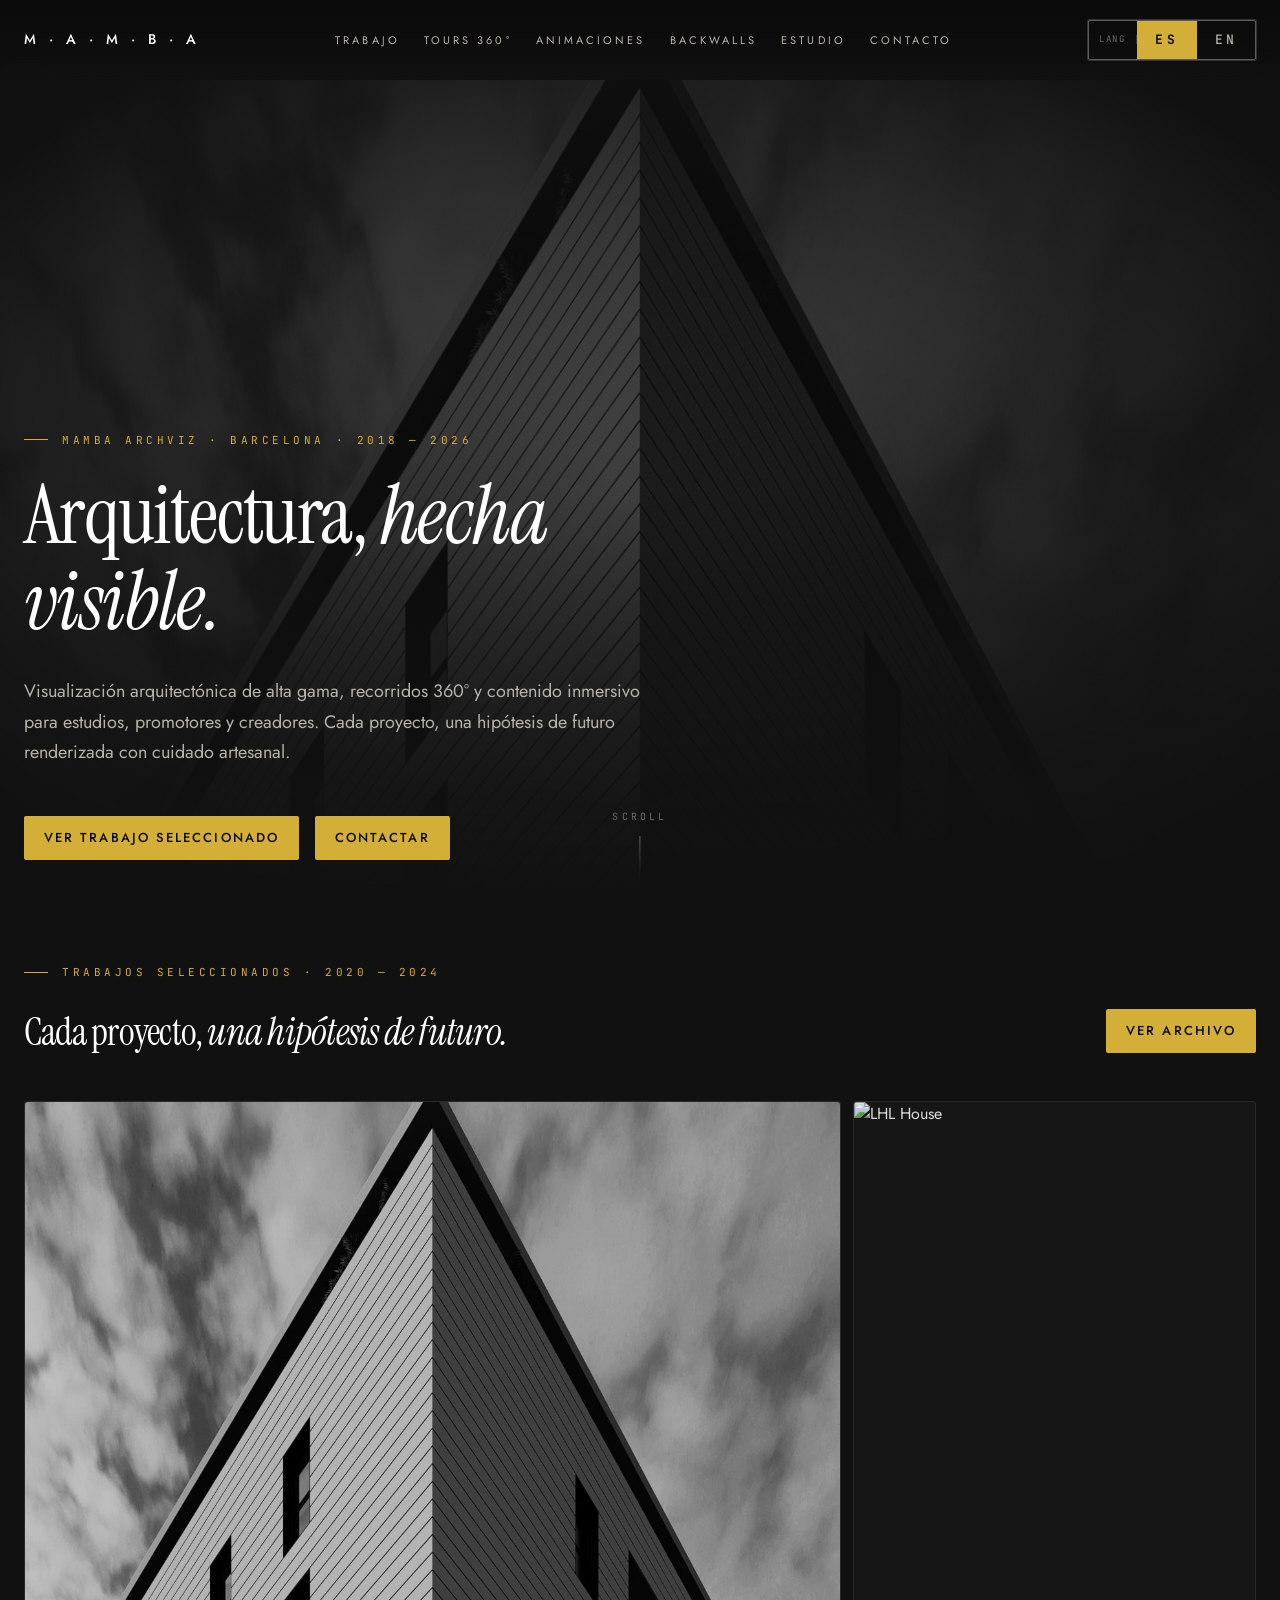
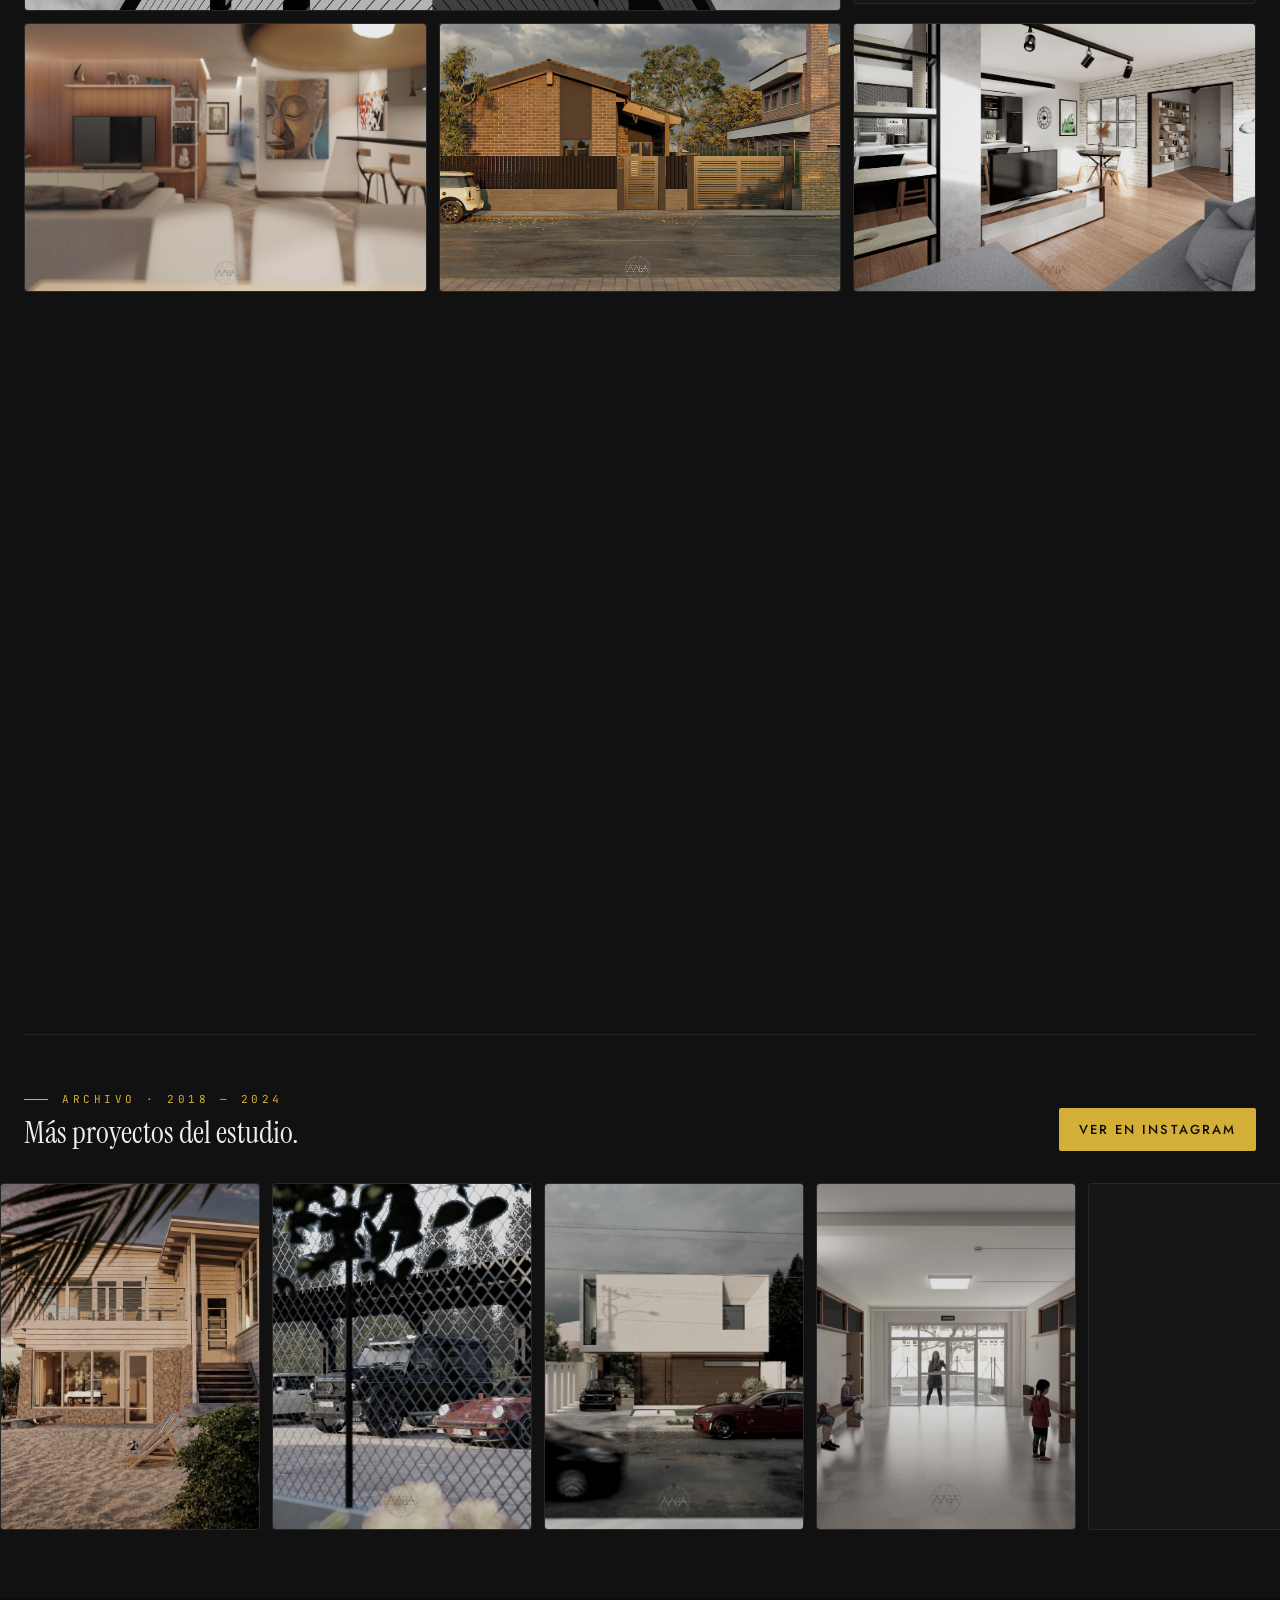
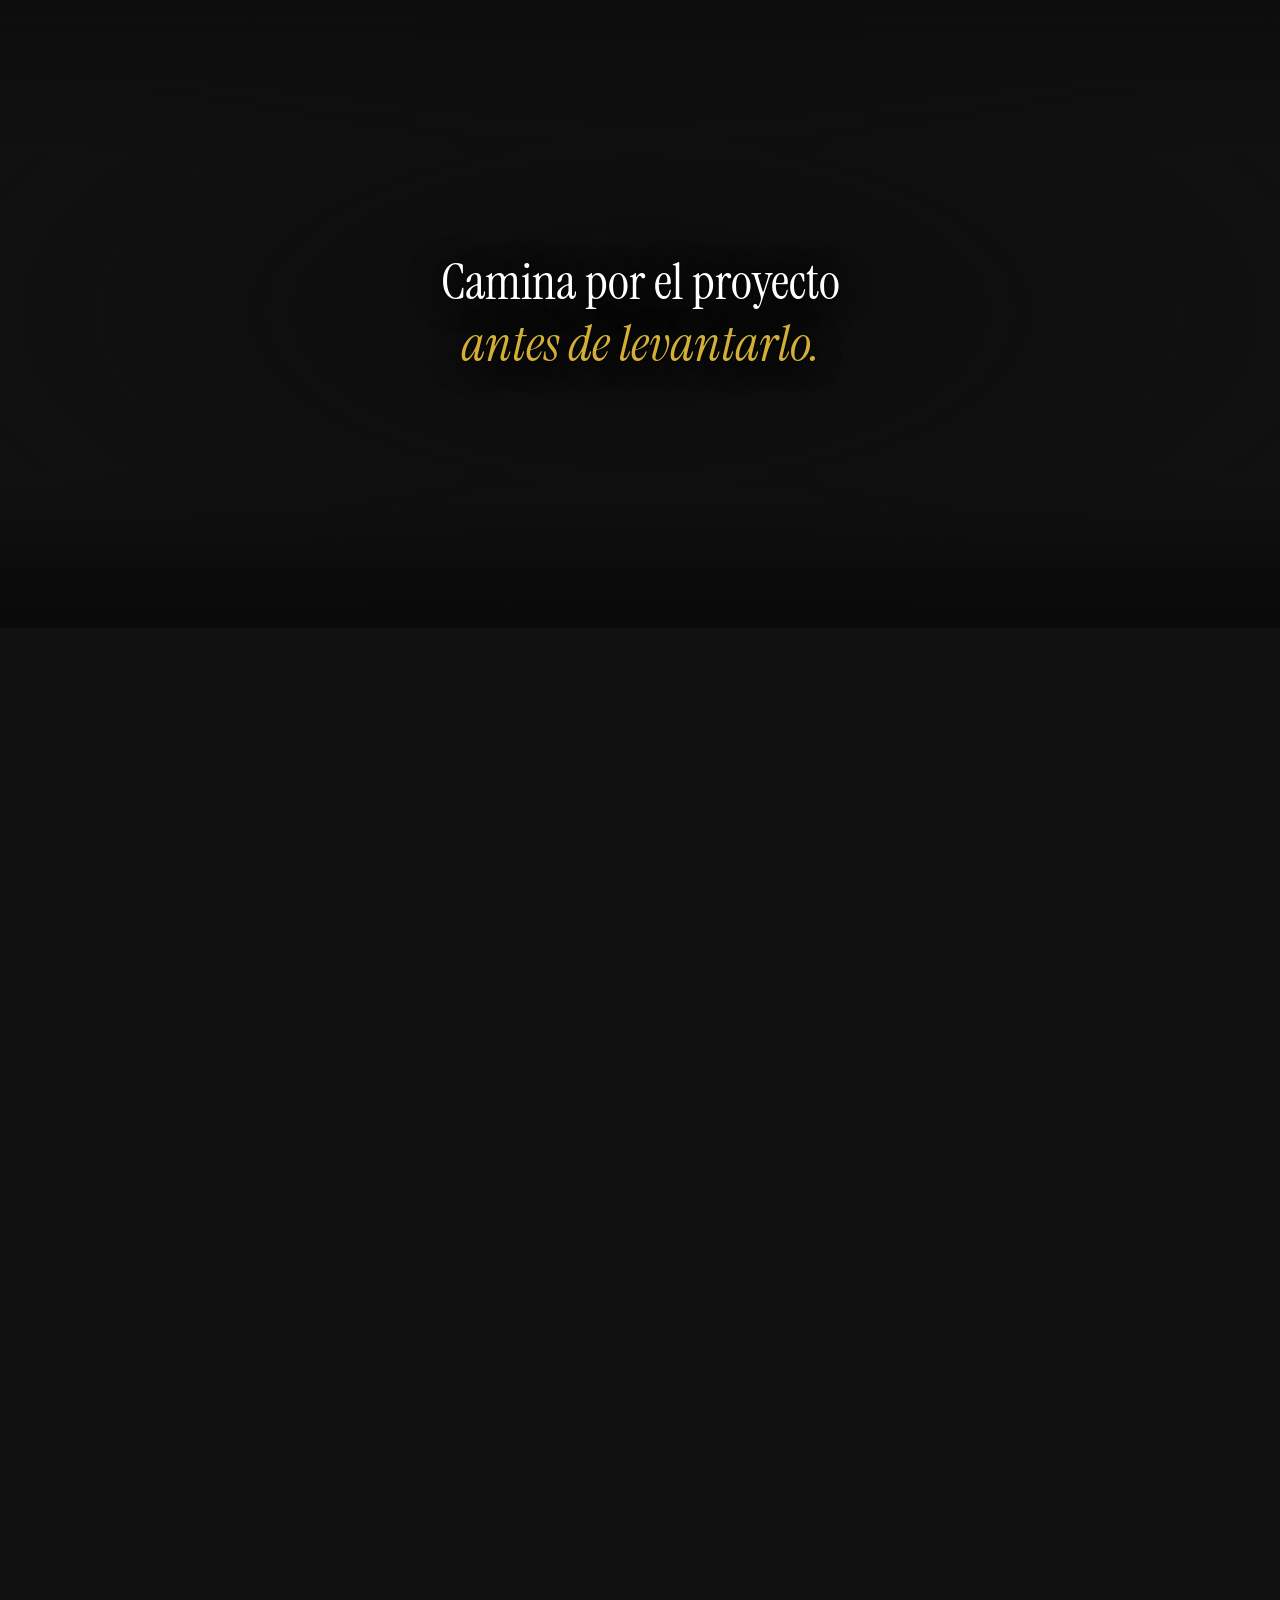
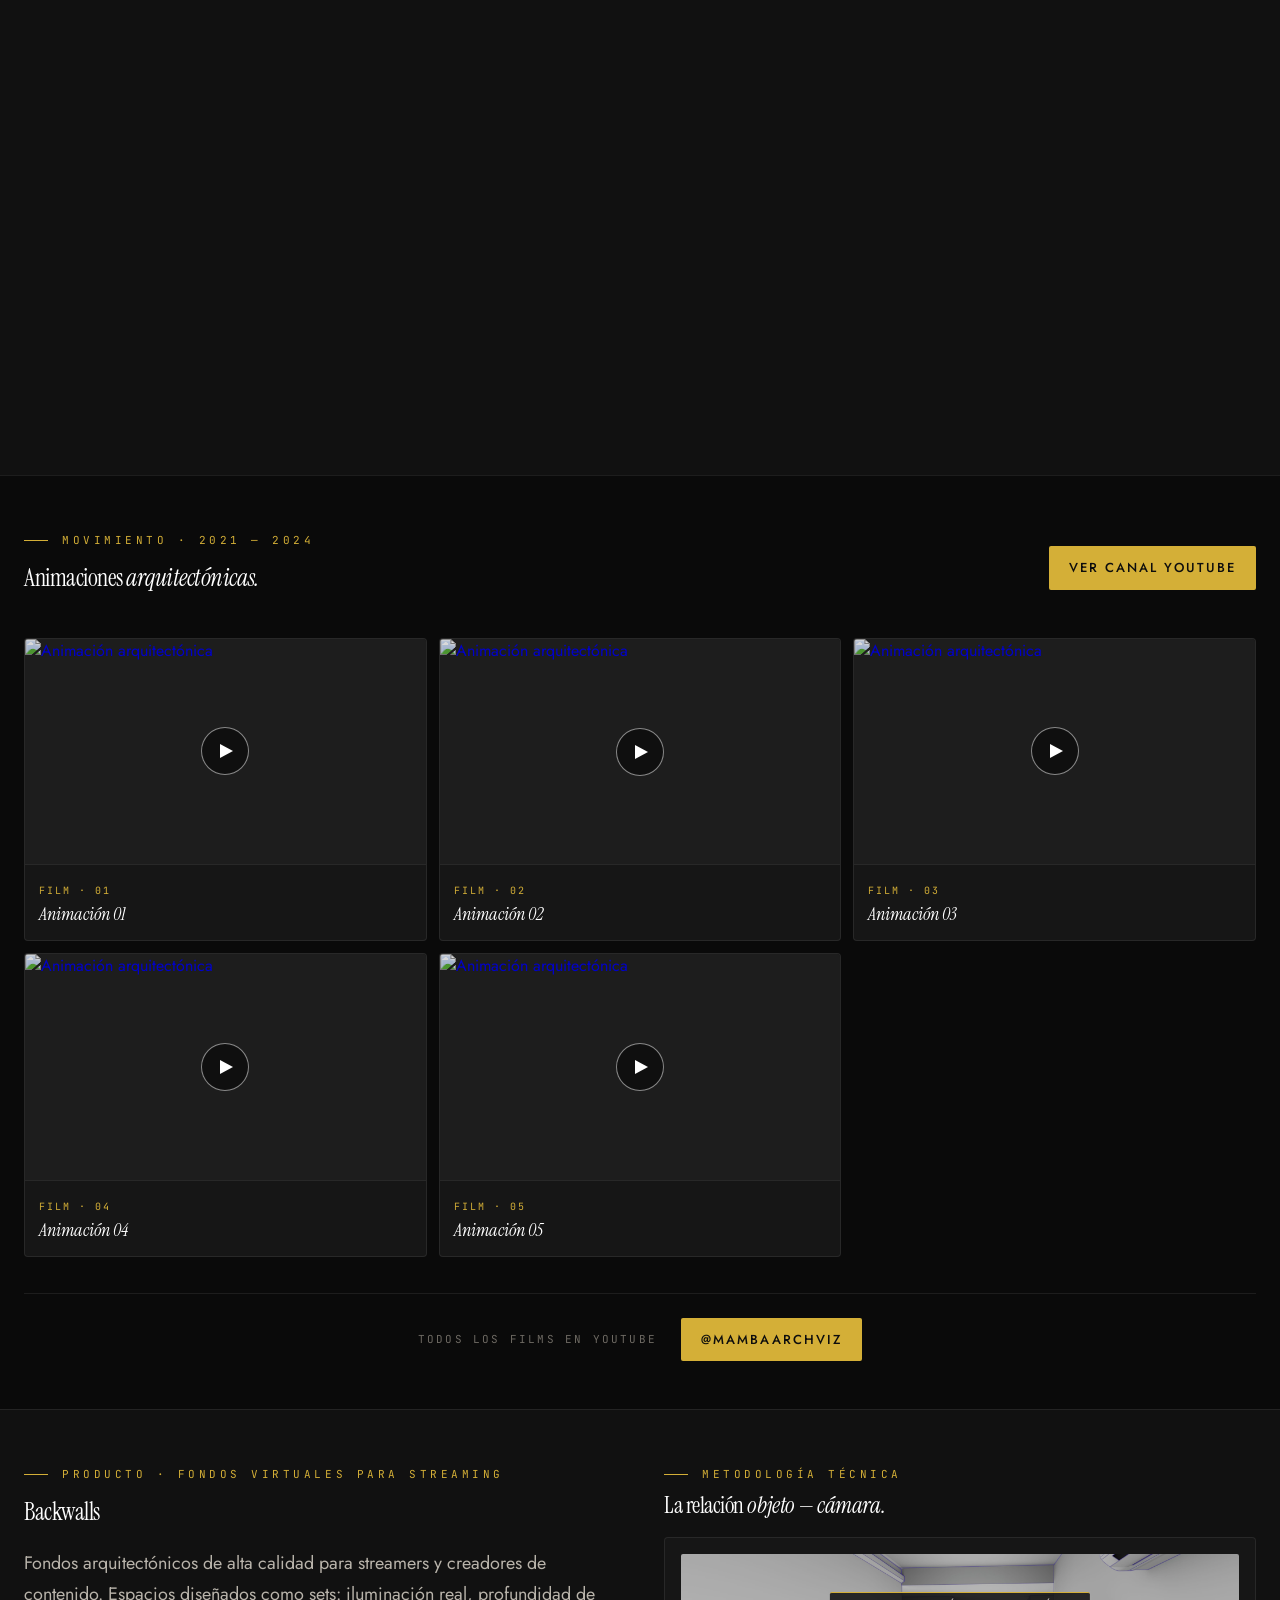
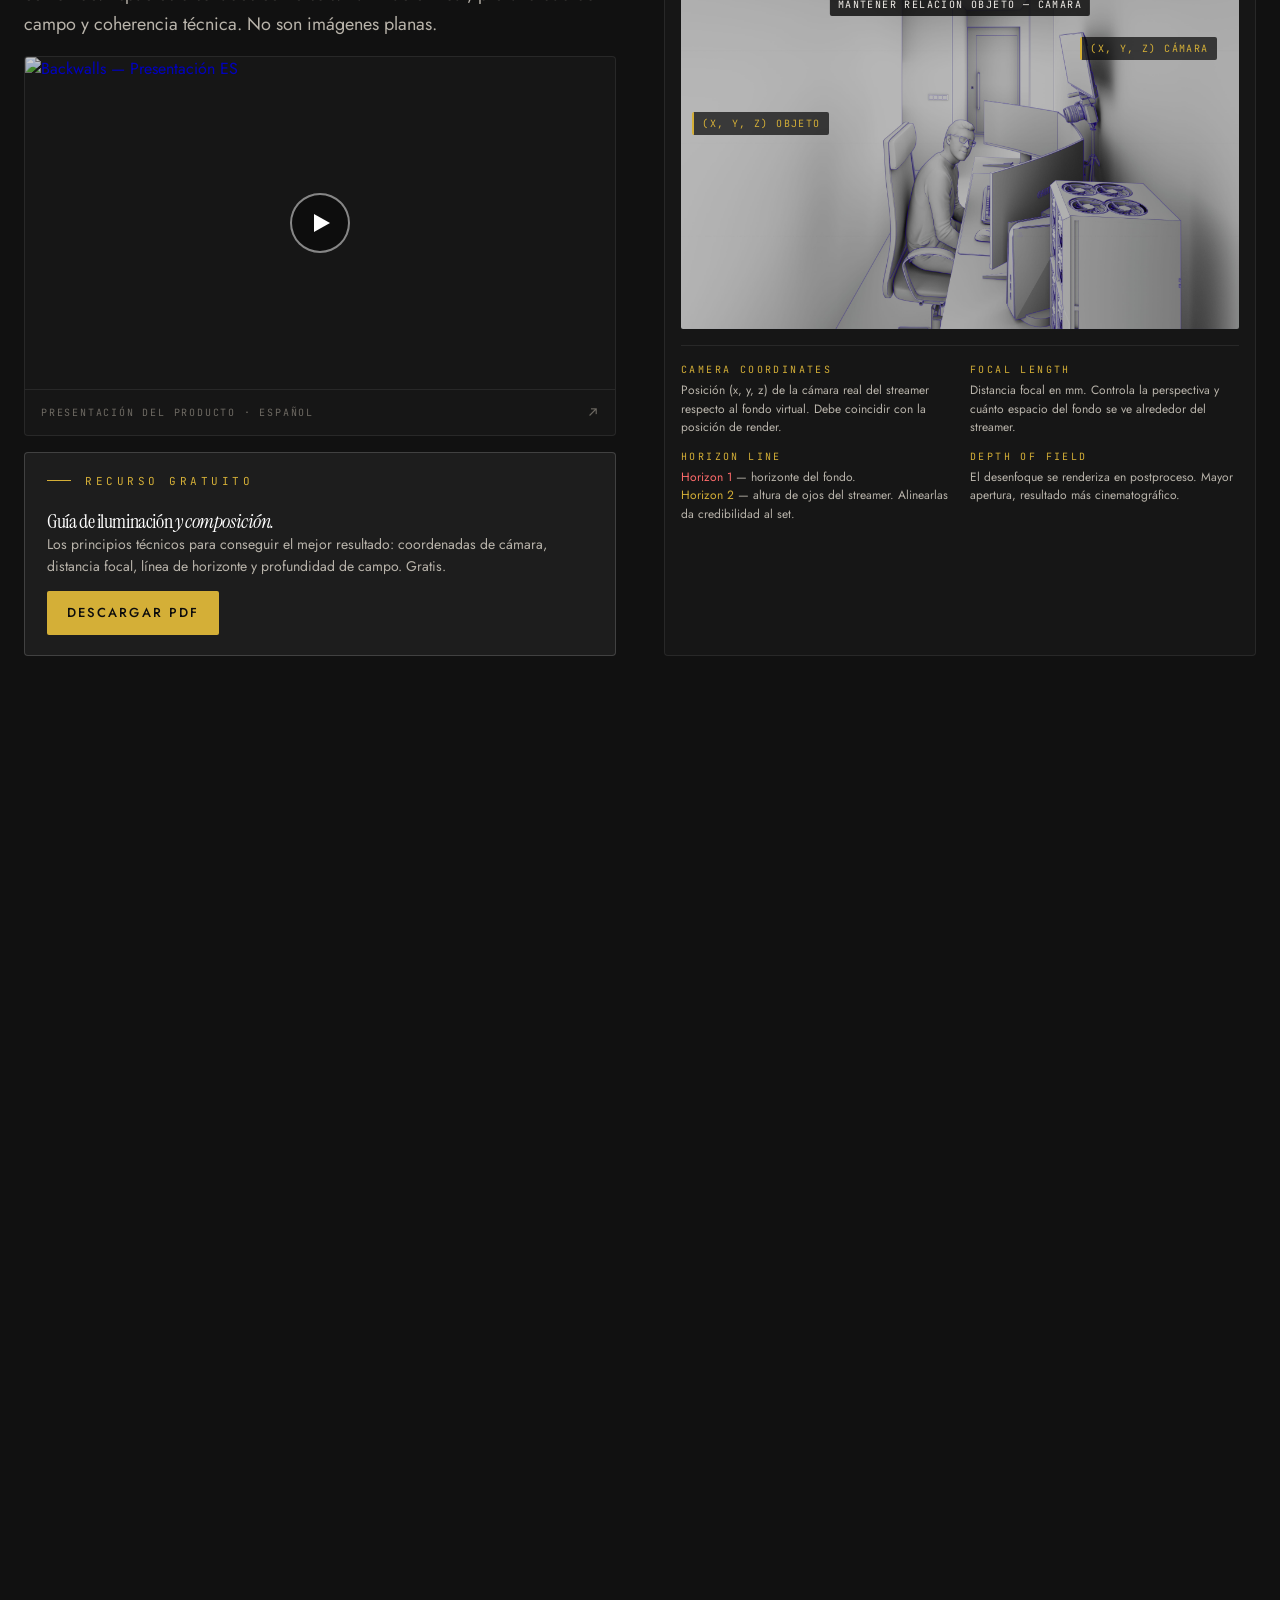
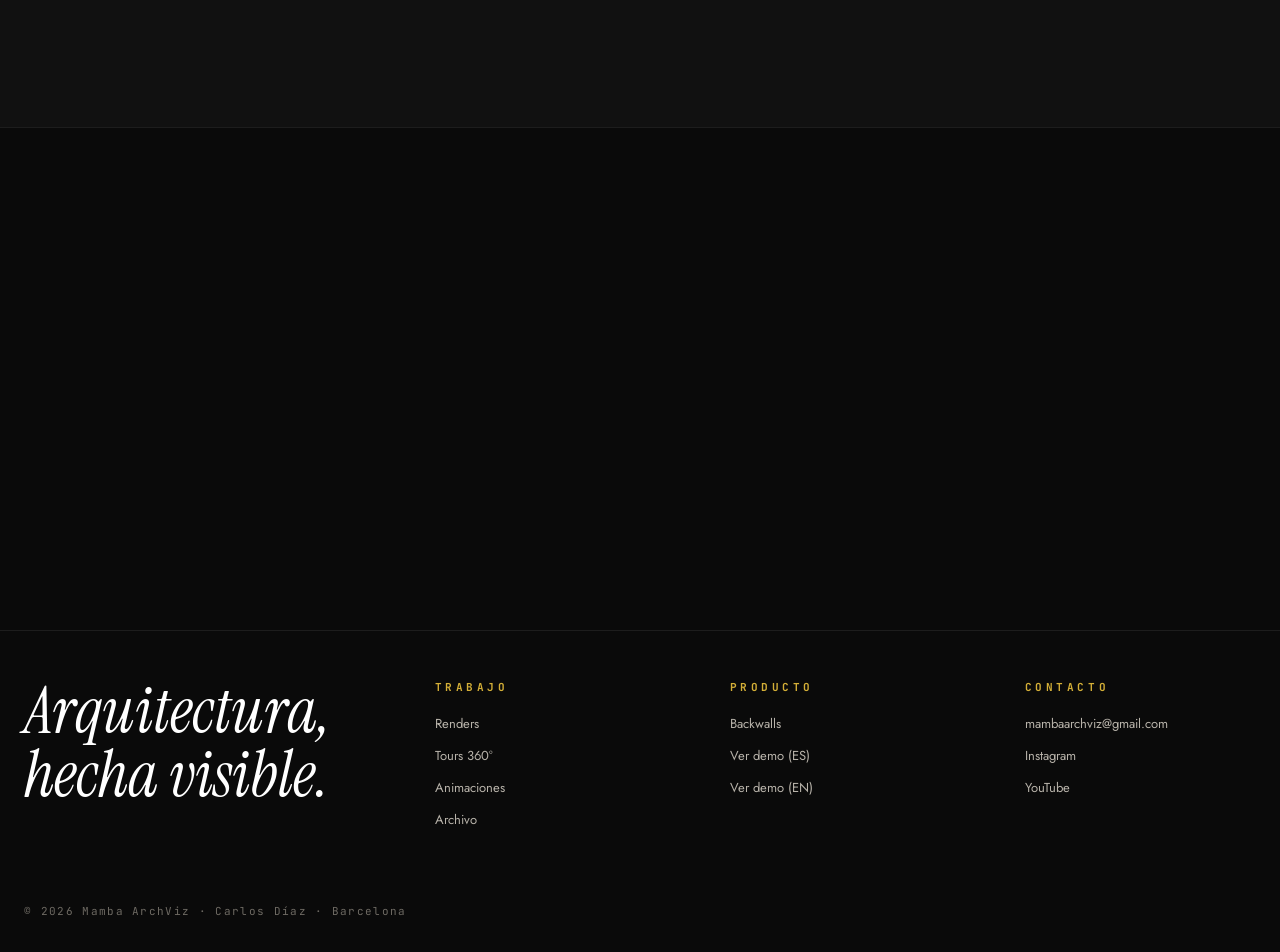
==== commit 1ccb6728: "Production: remove mockup panel, fix title and PNG refs" ====
--- a/index.html
+++ b/index.html
@@ -1,4 +1,4 @@
-﻿<!DOCTYPE html>
+<!DOCTYPE html>
 <html lang="es"
       data-lang="es"
       data-typography="A"
@@ -17,8 +17,8 @@
 <link rel="stylesheet" href="https://fonts.googleapis.com/css2?family=Instrument+Serif:ital@0;1&family=Jost:wght@300;400;500;600&family=JetBrains+Mono:wght@400;500&family=Newsreader:ital,wght@0,300;0,400;0,500;1,300;1,400&family=Inter:wght@300;400;500;600&family=Inter+Tight:wght@300;400;500&display=swap">
 <style>
 /* =========================================================
-   MAMBA ARCHVIZ — Web definitiva
-   typography:A · palette:dark · spacing:compact
+   MAMBA ARCHVIZ — MOCKUP DE OPCIONES v2
+   Combo elegido: typography:A · palette:dark · spacing:compact
    presentation:asym · buttons:gold · hover:split · scroll:parallax
    ========================================================= */
 
@@ -168,16 +168,10 @@
 }
 nav.top.is-scrolled { padding: 12px var(--pad-page); }
 nav.top .brand-mark {
-  display: inline-flex; align-items: center; line-height: 0;
+  font-family: var(--font-body); font-weight: 500; font-size: 14px;
+  letter-spacing: 0.32em; text-transform: uppercase; color: var(--fg-0);
   text-decoration: none;
 }
-nav.top .brand-mark img {
-  height: 22px; width: auto; display: block;
-  filter: brightness(0) invert(1); opacity: 0.95;
-  transition: opacity var(--dur-fast), height var(--dur-mid) var(--ease-out);
-}
-nav.top .brand-mark:hover img { opacity: 1; }
-nav.top.is-scrolled .brand-mark img { height: 18px; }
 nav.top .links { display:flex; gap: 24px; }
 nav.top .links a {
   color: var(--fg-2); text-decoration: none; font-size: 11px;
@@ -229,16 +223,12 @@
   position: absolute; inset: 0; z-index: 0;
   background-image: url('./renders/6-Rosasur%20Park/61.jpg');
   background-size: cover; background-position: center;
-  filter: grayscale(0.45) brightness(0.5) contrast(1.05);
-  -webkit-mask-image: radial-gradient(ellipse 70% 65% at 50% 55%, black 25%, transparent 80%);
-          mask-image: radial-gradient(ellipse 70% 65% at 50% 55%, black 25%, transparent 80%);
+  filter: grayscale(0.4) brightness(0.55);
 }
 section.hero .hero-mask {
   position: absolute; inset:0; z-index: 1;
-  background:
-    radial-gradient(ellipse 50% 45% at 50% 55%, rgba(212,175,55,0.07) 0%, transparent 60%),
-    radial-gradient(ellipse at center, transparent 0%, var(--bg-1) 92%),
-    linear-gradient(to bottom, rgba(10,10,10,0.4) 0%, transparent 30%, var(--bg-1) 100%);
+  background: radial-gradient(ellipse at center, transparent 0%, var(--bg-1) 90%),
+              linear-gradient(to bottom, transparent 0%, var(--bg-1) 100%);
 }
 section.hero .hero-content { position: relative; z-index: 2; max-width: var(--max-content); margin: 0 auto; width: 100%; }
 section.hero .eyebrow { margin-bottom: 24px; }
@@ -435,16 +425,10 @@
   will-change: transform;
 }
 section.interlude .layer.l1 {
-  background-image: url('./design-system/assets/backgrounds/bg-concrete.jpg');
-  filter: grayscale(1) brightness(0.32) contrast(1.12); z-index: 0;
-}
-section.interlude .layer.l2 {
-  position: absolute; inset: -25%;
-  background-image: url('./design-system/assets/backgrounds/bg-pattern-dark.jpg');
-  background-size: 520px auto; background-repeat: repeat;
-  opacity: 0.07; mix-blend-mode: screen; z-index: 1;
-  will-change: transform;
-}
+  background-image: url('./web-reference/backgrounds%20currents/imatge%206.jpg');
+  filter: grayscale(1) brightness(0.28) contrast(0.85); z-index: 0;
+}
+/* L2 eliminado: solo 1 capa para evitar doble fondo confuso */
 /* Vignette central + bordes — garantiza que el texto se lea */
 section.interlude .vignette {
   position: absolute; inset: 0; z-index: 2; pointer-events: none;
@@ -612,97 +596,6 @@
   padding-top: calc(var(--gap-section) * 0.5);
   border-top: 1px solid var(--line-1);
 }
-
-/* ---------- 13.5 BACKWALLS · TEASER ---------- */
-section.bw-teaser {
-  position: relative; overflow: hidden;
-  min-height: 56vh;
-  display: grid; place-items: center;
-  padding: clamp(80px, 10vh, 140px) var(--pad-page);
-  background: var(--bg-0);
-  border-top: 1px solid var(--line-1);
-}
-section.bw-teaser .bw-teaser-bg {
-  position: absolute; inset: 0; z-index: 0;
-  background-image: url('./BACKWALLS/XOCAS/xocas%204k.jpg');
-  background-size: cover; background-position: center;
-  filter: grayscale(0.55) brightness(0.42) contrast(1.12);
-}
-section.bw-teaser .bw-teaser-glow {
-  position: absolute; inset: 0; z-index: 1; pointer-events: none;
-  background:
-    radial-gradient(ellipse 60% 55% at 50% 50%, rgba(255,107,107,0.18) 0%, transparent 65%),
-    linear-gradient(180deg, rgba(10,10,10,0.55) 0%, transparent 35%, transparent 65%, rgba(10,10,10,0.85) 100%);
-}
-section.bw-teaser .bw-teaser-inner {
-  position: relative; z-index: 2;
-  text-align: center; max-width: 760px;
-}
-section.bw-teaser .bw-teaser-eyebrow { color: var(--coral, #ff6b6b); }
-section.bw-teaser .bw-teaser-eyebrow::before { background: var(--coral, #ff6b6b); }
-section.bw-teaser .bw-teaser-title {
-  font-family: var(--font-display); font-weight: 400;
-  font-size: clamp(48px, 6.4vw, 96px);
-  line-height: 1.0; letter-spacing: -0.025em;
-  color: var(--fg-0); margin-top: 32px;
-  text-shadow: 0 2px 30px rgba(0,0,0,0.6);
-  text-wrap: balance;
-}
-section.bw-teaser .bw-teaser-title em.brand {
-  font-style: italic; color: var(--fg-1); font-family: var(--font-display);
-}
-@media (max-width: 900px) {
-  section.bw-teaser { min-height: 42vh; }
-}
-
-/* ---------- TIPOGRAFÍA · refinamiento titulares grandes ---------- */
-section.estudio h2,
-section.contacto .contact-left h2,
-section.hero h1 {
-  letter-spacing: -0.022em;
-  line-height: 1.02;
-  text-wrap: balance;
-}
-section.work h2,
-section.tours h2,
-section.films h2,
-section.backwalls h2 {
-  letter-spacing: -0.015em;
-  line-height: 1.05;
-  text-wrap: balance;
-}
-h1 em.brand, h2 em.brand {
-  font-family: var(--font-display);
-  font-style: italic;
-  font-weight: 400;
-  color: var(--fg-1);
-  letter-spacing: -0.02em;
-}
-
-/* ---------- HOVER STATES · refinamiento ---------- */
-section.work .work-card { transition: transform var(--dur-mid) var(--ease-out); }
-section.work .work-card img {
-  transition: transform 800ms var(--ease-arch), filter 600ms var(--ease-out);
-}
-section.work .work-card:hover img {
-  transform: scale(1.04);
-  filter: brightness(1.05) contrast(1.05);
-}
-.service-tile {
-  position: relative; transition: transform var(--dur-mid) var(--ease-out);
-}
-.service-tile::after {
-  content: ''; position: absolute; inset: 0;
-  background: linear-gradient(180deg, transparent 50%, rgba(255,107,107,0.0) 100%);
-  pointer-events: none; transition: background 400ms var(--ease-out);
-}
-.service-tile:hover { transform: translateY(-3px); }
-.service-tile:hover::after {
-  background: linear-gradient(180deg, transparent 40%, rgba(255,107,107,0.18) 100%);
-}
-.btn, button.btn, a.btn { transition: background var(--dur-fast) var(--ease-out), color var(--dur-fast) var(--ease-out), transform var(--dur-fast) var(--ease-out), border-color var(--dur-fast) var(--ease-out); }
-.btn:hover, button.btn:hover, a.btn:hover { transform: translateY(-1px); }
-.btn:active, button.btn:active, a.btn:active { transform: translateY(0); }
 
 /* ---------- 14. BACKWALLS ---------- */
 section.backwalls {
@@ -1144,55 +1037,6 @@
   .services-grid { grid-template-columns: repeat(2, 1fr); gap: 32px; }
 }
 
-/* ---------- 19. PANEL DE CONTROL ---------- */
-#controls {
-  position: fixed; top: 16px; right: 16px; z-index: 200;
-  background: rgba(15,15,15,0.96); color: #fff;
-  border: 1px solid rgba(255,255,255,0.16); border-radius: 6px;
-  font-family: 'JetBrains Mono', monospace; font-size: 11px;
-  width: 280px; max-height: calc(100vh - 32px); overflow: auto;
-}
-#controls header {
-  padding: 14px 16px; border-bottom: 1px solid rgba(255,255,255,0.1);
-  display:flex; align-items:center; justify-content:space-between;
-}
-#controls header .title { letter-spacing: 0.18em; text-transform: uppercase; }
-#controls header .toggle { cursor: pointer; padding: 2px 6px; opacity: 0.7; }
-#controls .body { padding: 12px 16px 16px; }
-#controls.collapsed .body { display: none; }
-#controls .group { margin-bottom: 16px; }
-#controls .group:last-child { margin-bottom: 0; }
-#controls .group label {
-  display:block; opacity: 0.55; letter-spacing: 0.18em; text-transform: uppercase;
-  font-size: 10px; margin-bottom: 6px;
-}
-#controls .opts { display: flex; gap: 4px; flex-wrap: wrap; }
-#controls .opt {
-  flex: 1; min-width: 54px; padding: 8px 6px; cursor: pointer; text-align: center;
-  background: rgba(255,255,255,0.04); color: #fff;
-  border: 1px solid rgba(255,255,255,0.12);
-  font-family: inherit; font-size: 10px; letter-spacing: 0.08em;
-  transition: all 0.15s;
-}
-#controls .opt:hover { background: rgba(255,255,255,0.1); }
-#controls .opt.on { background: var(--accent); color: #0d0d0d; border-color: var(--accent); }
-#controls .footer {
-  display:flex; gap: 6px; padding: 12px 16px;
-  border-top: 1px solid rgba(255,255,255,0.1);
-}
-#controls .footer button {
-  flex: 1; padding: 8px; background: rgba(255,255,255,0.06); color: #fff;
-  border: 1px solid rgba(255,255,255,0.16); cursor: pointer;
-  font-family: inherit; font-size: 10px; letter-spacing: 0.12em; text-transform: uppercase;
-}
-#controls .footer button:hover { background: rgba(255,255,255,0.14); }
-#controls .toast {
-  position: absolute; left: 16px; right: 16px; bottom: -36px;
-  padding: 8px 12px; background: var(--accent); color: #0d0d0d;
-  font-size: 10px; letter-spacing: 0.18em; text-transform: uppercase;
-  opacity: 0; transition: opacity 0.3s; text-align: center;
-}
-#controls .toast.show { opacity: 1; }
 
 /* ---------- 20. BILINGÜISMO ---------- */
 html[data-lang="es"] [data-i18n="en"] { display: none !important; }
@@ -1218,11 +1062,10 @@
 </head>
 <body>
 
+
 <!-- ===================== NAV ===================== -->
 <nav class="top">
-  <a href="#" class="brand-mark" aria-label="Mamba ArchViz">
-    <img src="./design-system/assets/logos/mamba-wordmark-only.png" alt="Mamba ArchViz">
-  </a>
+  <a href="#" class="brand-mark">M · A · M · B · A</a>
   <div class="links">
     <a href="#work"><span data-i18n="es">Trabajo</span><span data-i18n="en">Work</span></a>
     <a href="#tours360"><span data-i18n="es">Tours 360°</span><span data-i18n="en">360° Tours</span></a>
@@ -1656,22 +1499,6 @@
         @mambaarchviz
       </a>
     </div>
-  </div>
-</section>
-
-<!-- ===================== BACKWALLS · TEASER ===================== -->
-<section class="bw-teaser" aria-hidden="false">
-  <div class="bw-teaser-bg"></div>
-  <div class="bw-teaser-glow"></div>
-  <div class="bw-teaser-inner reveal">
-    <span class="eyebrow bw-teaser-eyebrow">
-      <span data-i18n="es">Producto · Para creadores</span>
-      <span data-i18n="en">Product · For creators</span>
-    </span>
-    <h2 class="bw-teaser-title">
-      <span data-i18n="es">Backwalls. <em class="brand">Tu fondo, hecho a medida.</em></span>
-      <span data-i18n="en">Backwalls. <em class="brand">Your backdrop, on demand.</em></span>
-    </h2>
   </div>
 </section>
 
@@ -2225,69 +2052,6 @@
 </div>
 
 <script>
-/* ===================== ESTADO + SWITCHES ===================== */
-const root = document.documentElement;
-const STORAGE_KEY = 'mamba-mockup-v2';
-
-function applySaved() {
-  try {
-    const saved = JSON.parse(localStorage.getItem(STORAGE_KEY) || '{}');
-    Object.entries(saved).forEach(([axis, val]) => root.dataset[axis] = val);
-    syncButtons();
-  } catch (e) {}
-}
-function syncButtons() {
-  document.querySelectorAll('#controls .opts').forEach(opts => {
-    const axis = opts.dataset.axis;
-    const cur = root.dataset[axis];
-    opts.querySelectorAll('.opt').forEach(b => b.classList.toggle('on', b.dataset.value === cur));
-  });
-}
-function saveState() {
-  const state = {};
-  ['typography','palette','spacing','presentation','buttons','hover','scroll'].forEach(a => state[a] = root.dataset[a]);
-  localStorage.setItem(STORAGE_KEY, JSON.stringify(state));
-}
-applySaved();
-
-document.querySelectorAll('#controls .opts').forEach(opts => {
-  opts.addEventListener('click', e => {
-    const btn = e.target.closest('.opt');
-    if (!btn) return;
-    opts.querySelectorAll('.opt').forEach(b => b.classList.remove('on'));
-    btn.classList.add('on');
-    root.dataset[opts.dataset.axis] = btn.dataset.value;
-    saveState();
-  });
-});
-
-document.getElementById('ctrlToggle').addEventListener('click', () => {
-  document.getElementById('controls').classList.toggle('collapsed');
-});
-
-document.getElementById('btnReset').addEventListener('click', () => {
-  localStorage.removeItem(STORAGE_KEY);
-  location.reload();
-});
-
-document.getElementById('btnCopy').addEventListener('click', () => {
-  const state = {
-    typography: root.dataset.typography,
-    palette: root.dataset.palette,
-    spacing: root.dataset.spacing,
-    presentation: root.dataset.presentation,
-    buttons: root.dataset.buttons,
-    hover: root.dataset.hover,
-    scroll: root.dataset.scroll,
-  };
-  const txt = Object.entries(state).map(([k,v]) => `${k}: ${v}`).join(' · ');
-  navigator.clipboard.writeText(txt).then(() => {
-    const t = document.getElementById('toast');
-    t.classList.add('show');
-    setTimeout(() => t.classList.remove('show'), 1800);
-  });
-});
-
 /* ===================== LIGHTBOX ===================== */
 const projectVistas = {
   '6-Rosasur Park': ['61.jpg','62.jpg','63.jpg','64.jpg','65.jpg','72.jpg','73.jpg','74.jpg','75.jpg','76.jpg','78.jpg','79.jpg','80.jpg','81.jpg','82.jpg','83.jpg','84.jpg'],
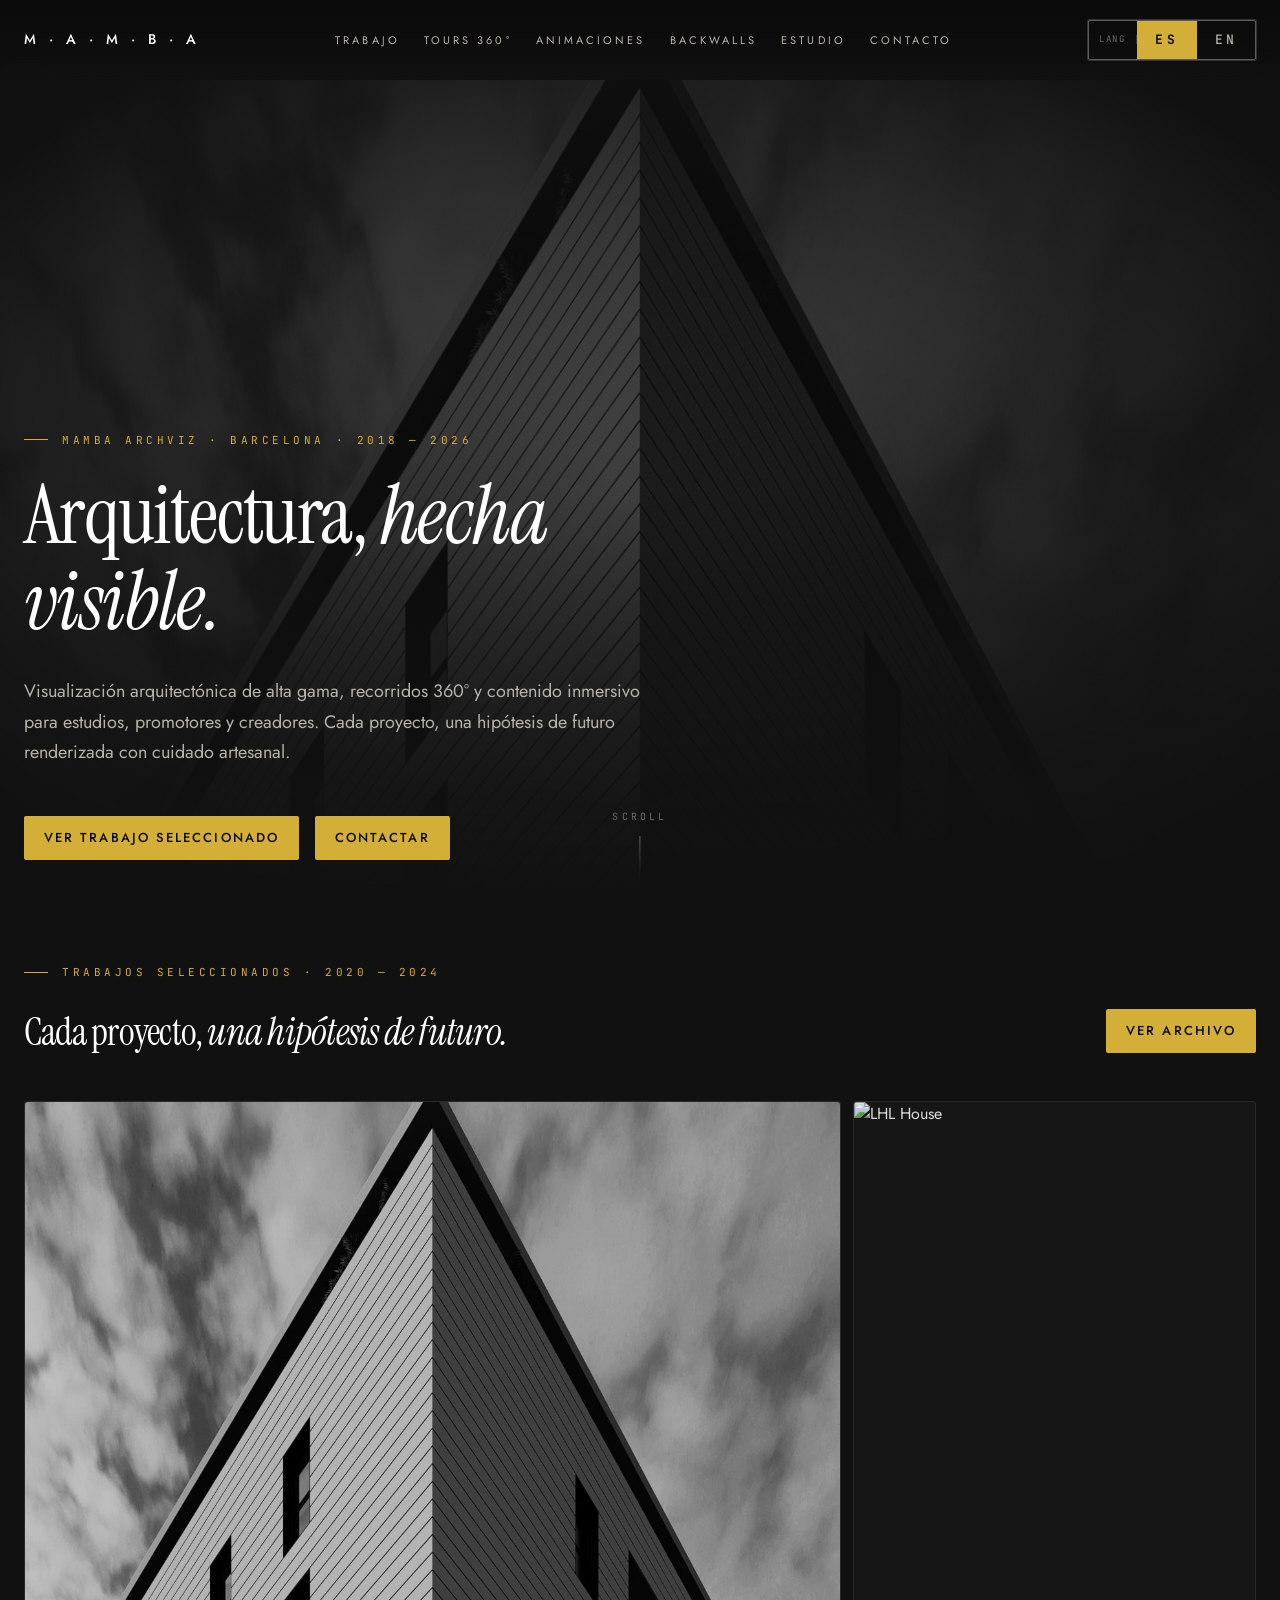
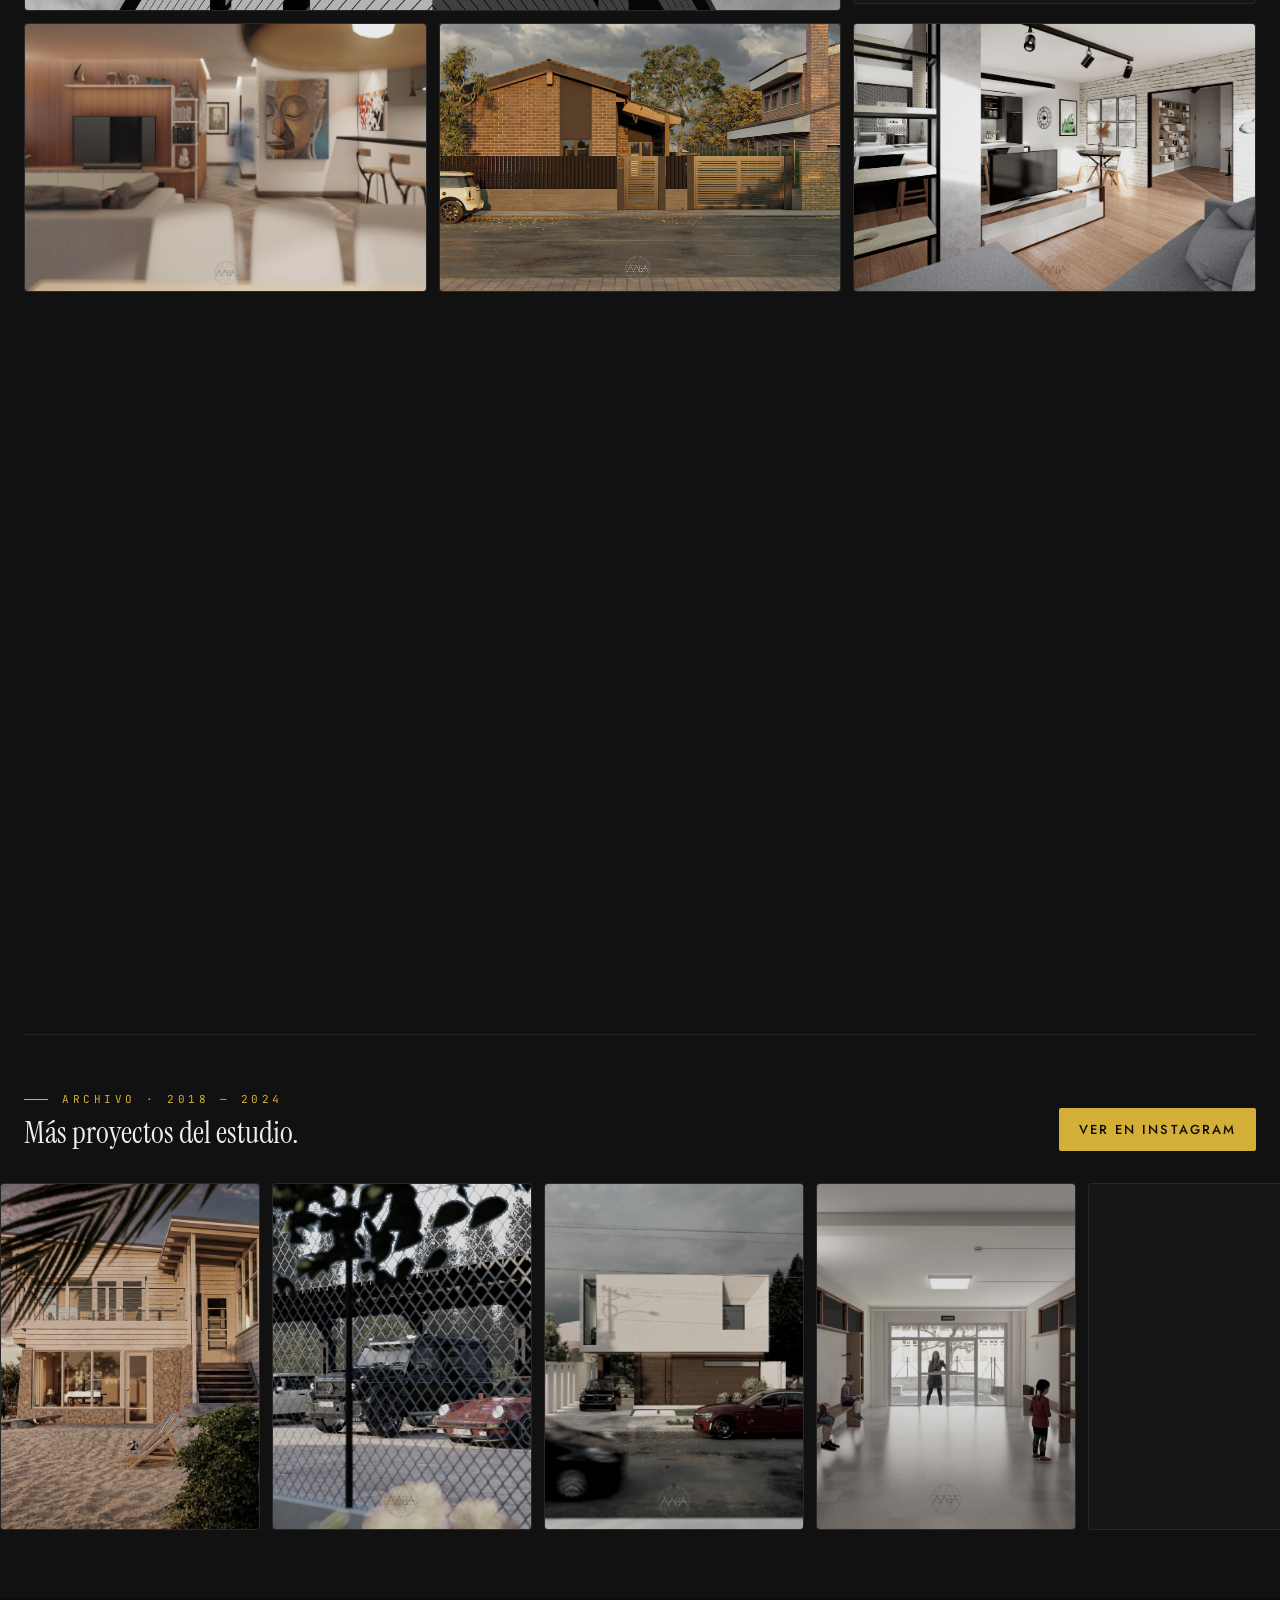
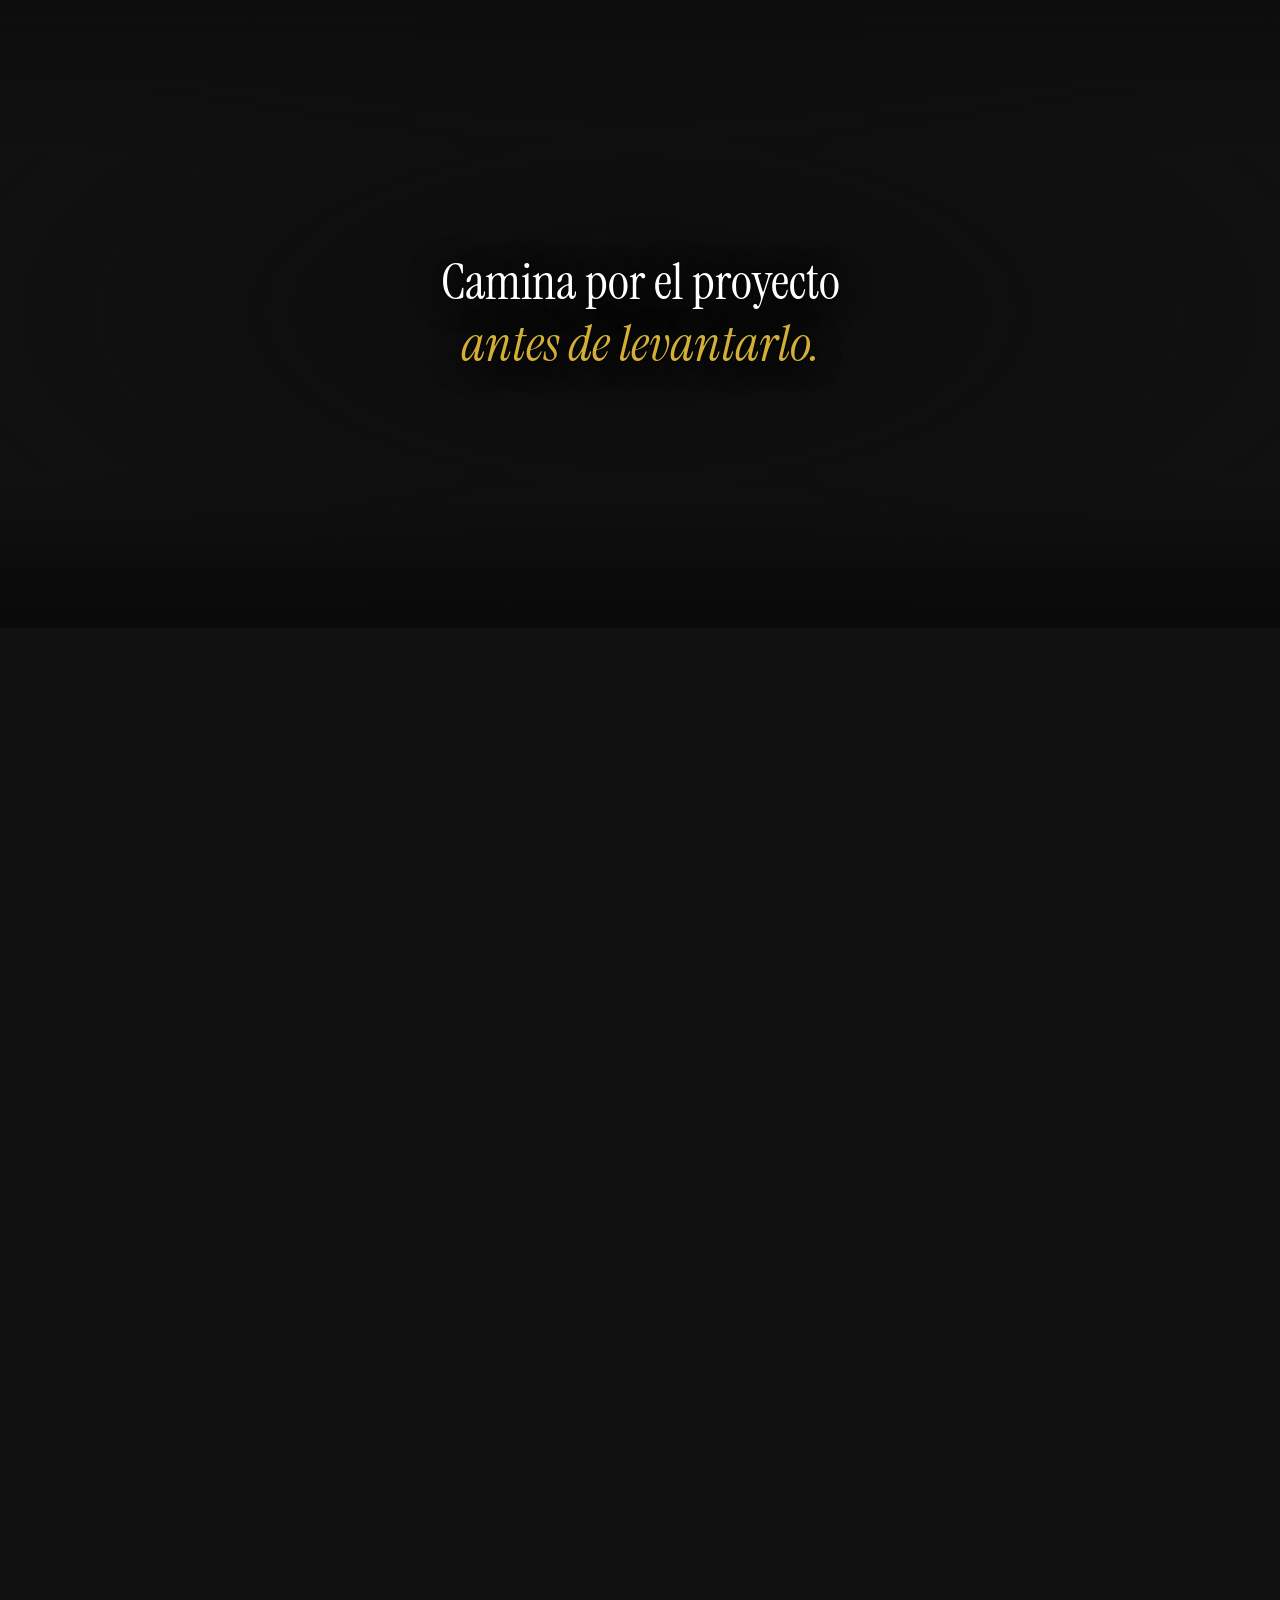
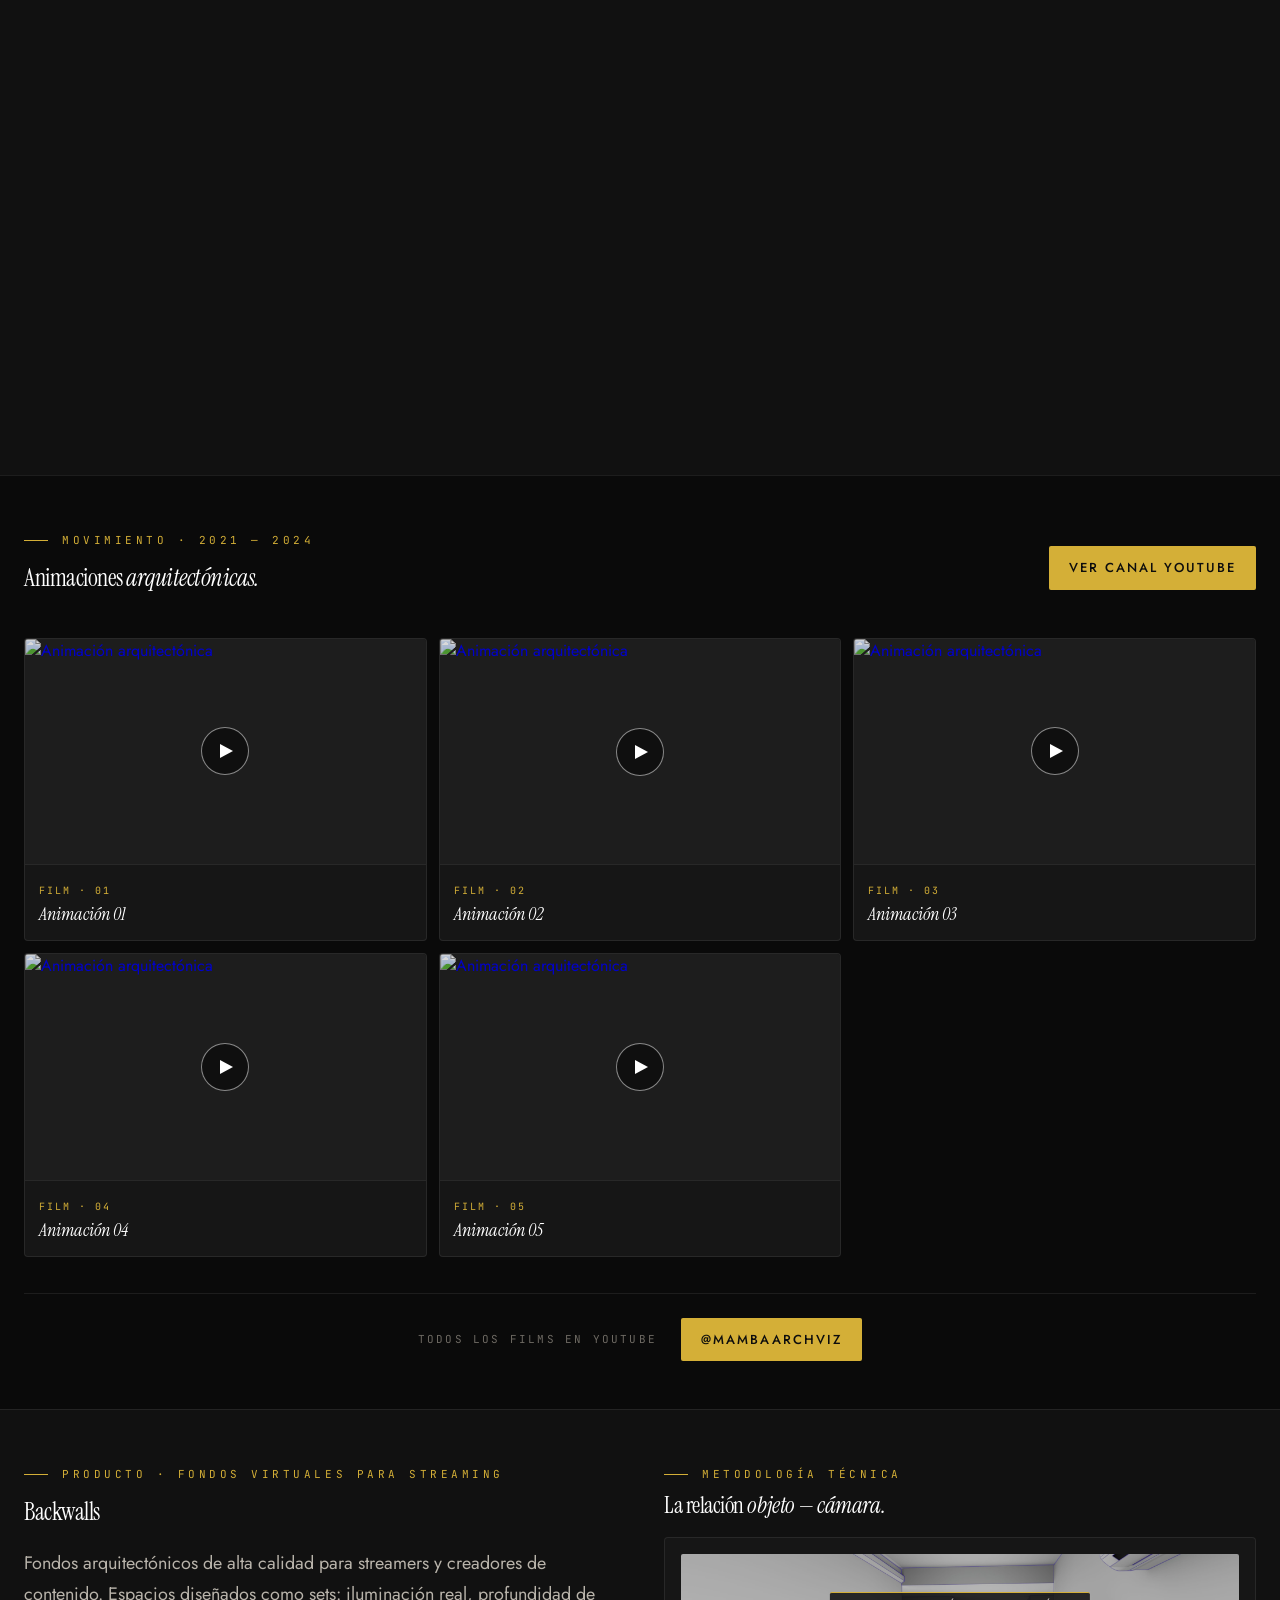
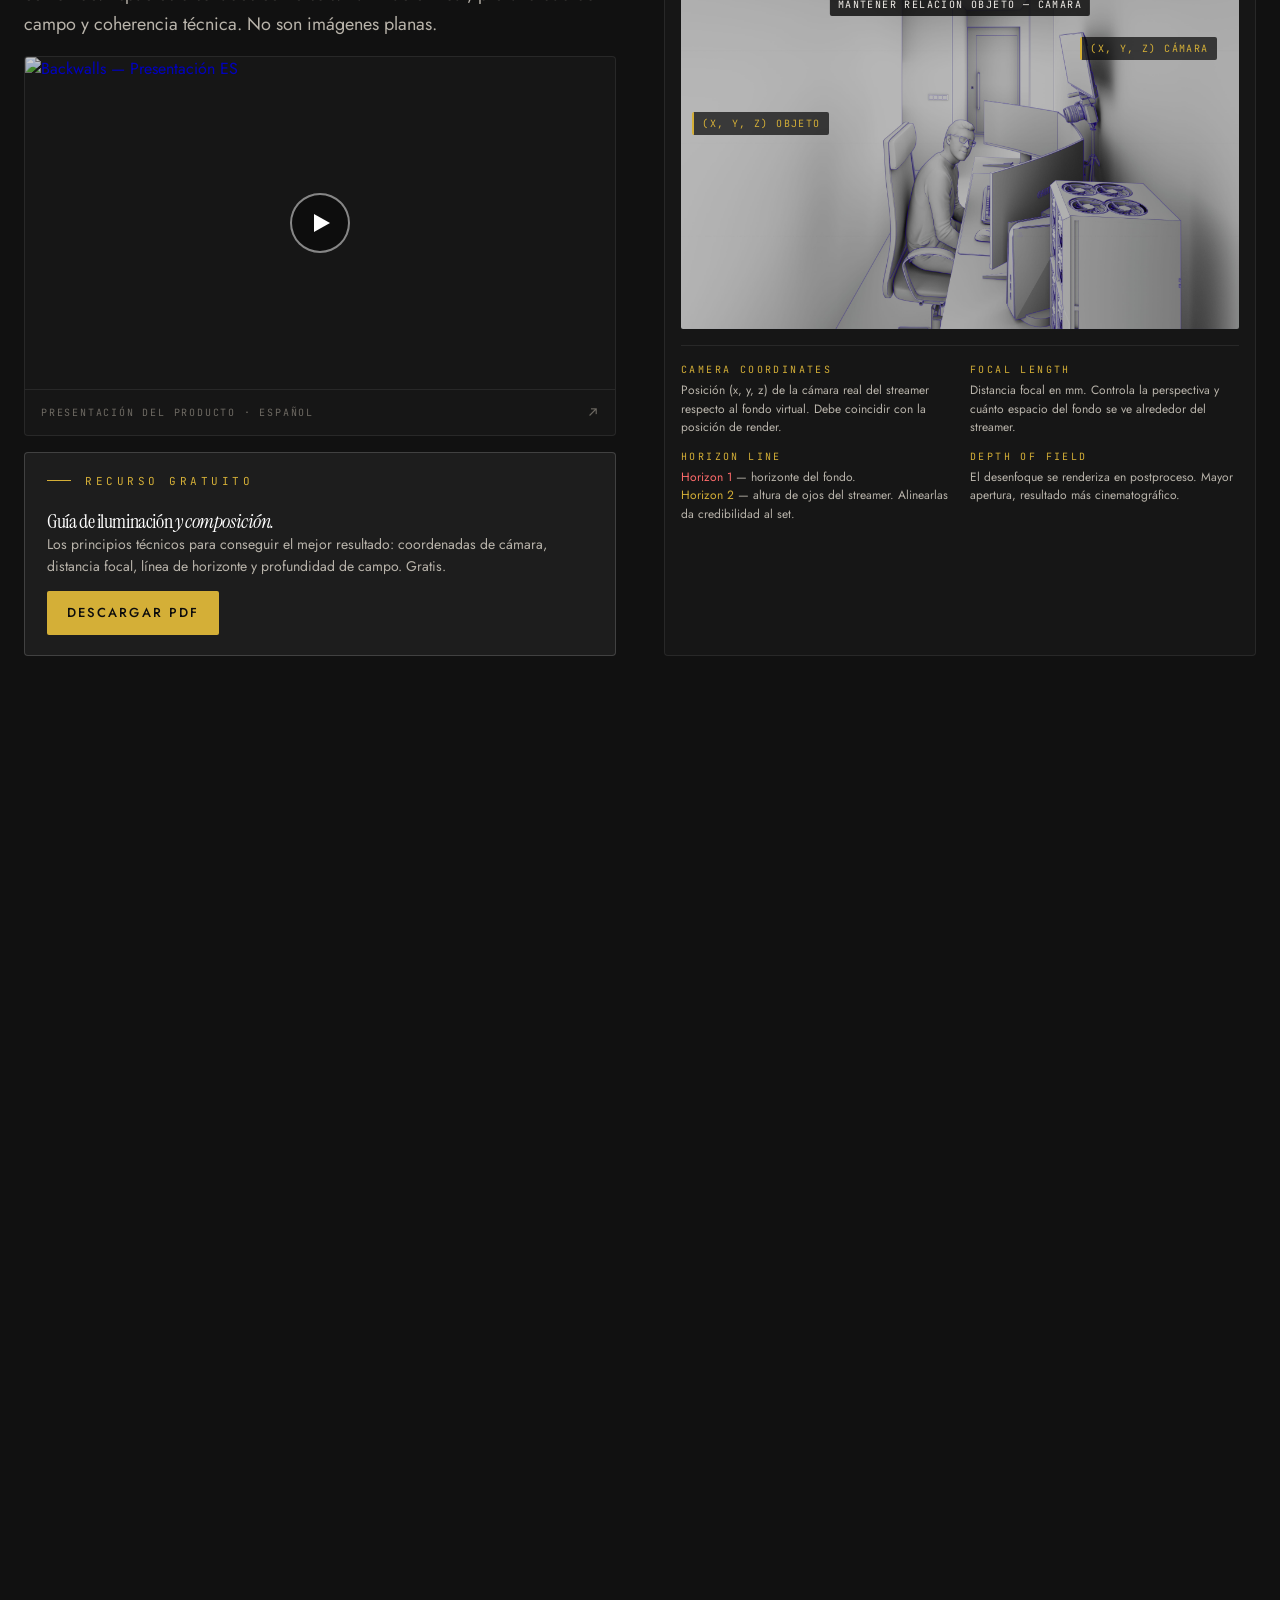
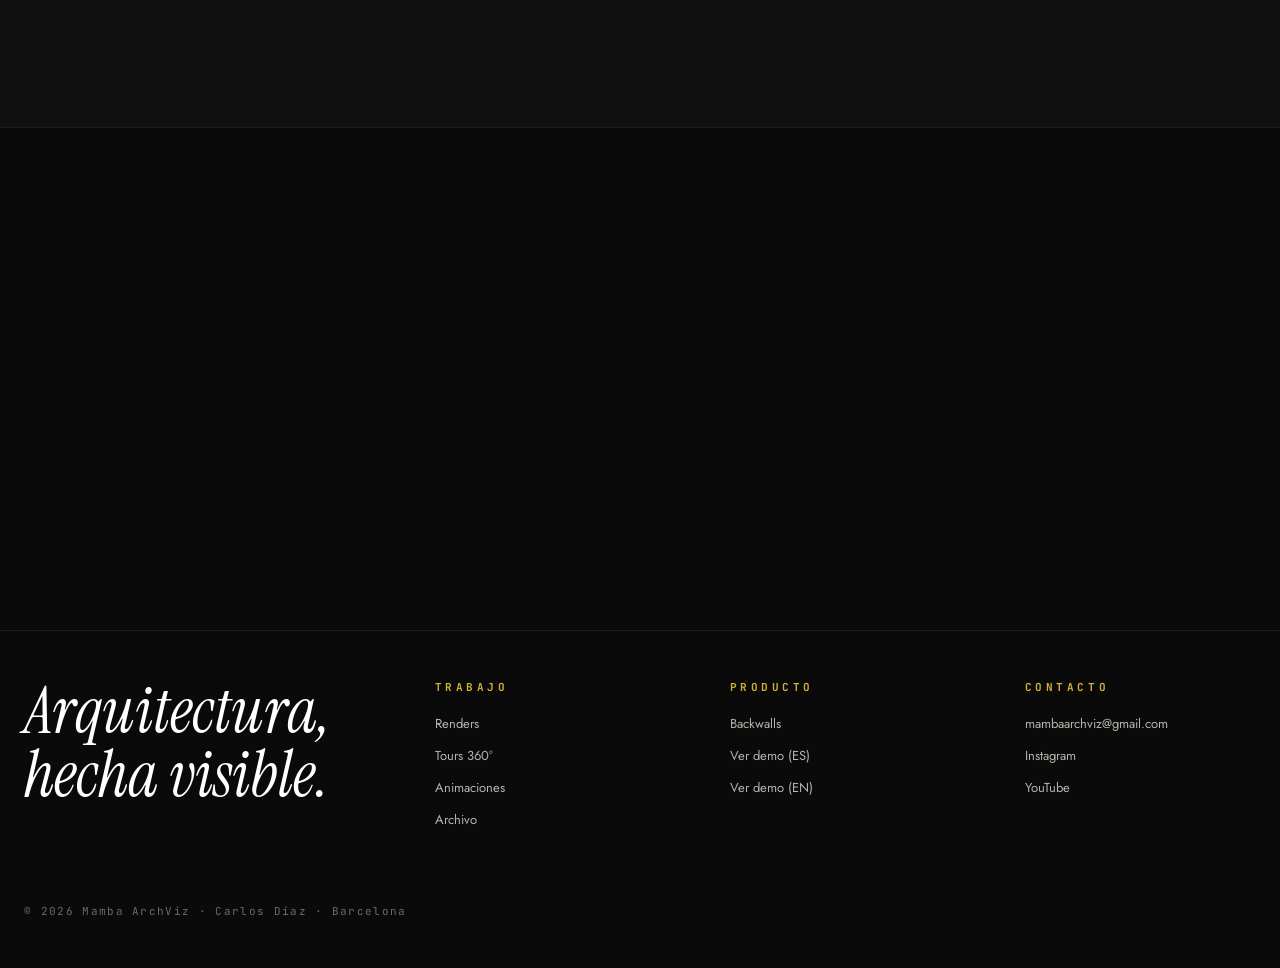
==== commit 5b736e51: "Remove contenteditable from all elements; update Estudio bio text" ====
--- a/index.html
+++ b/index.html
@@ -208,9 +208,6 @@
 }
 
 /* Contenteditable — edición de texto inline en el mockup */
-[contenteditable] { outline: none; cursor: text; }
-[contenteditable]:hover { outline: 1px dashed rgba(212,175,55,0.4); border-radius: 1px; }
-[contenteditable]:focus { outline: 1px solid var(--accent); border-radius: 1px; background: rgba(212,175,55,0.04); }
 
 /* ---------- 8. HERO ---------- */
 section.hero {
@@ -1086,10 +1083,10 @@
   <div class="hero-mask"></div>
   <div class="hero-content reveal">
     <span class="eyebrow">Mamba ArchViz · Barcelona · 2018 — 2026</span>
-    <h1 data-i18n="es" contenteditable="true">Arquitectura, <em class="brand">hecha visible.</em></h1>
-    <h1 data-i18n="en" contenteditable="true">Architecture, <em class="brand">made visible.</em></h1>
-    <p class="hero-sub" data-i18n="es" contenteditable="true">Visualización arquitectónica de alta gama, recorridos 360° y contenido inmersivo para estudios, promotores y creadores. Cada proyecto, una hipótesis de futuro renderizada con cuidado artesanal.</p>
-    <p class="hero-sub" data-i18n="en" contenteditable="true">High-end architectural visualization, 360° tours and immersive content for studios, developers and creators. Each project, a hypothesis for the future rendered with artisanal care.</p>
+    <h1 data-i18n="es">Arquitectura, <em class="brand">hecha visible.</em></h1>
+    <h1 data-i18n="en">Architecture, <em class="brand">made visible.</em></h1>
+    <p class="hero-sub" data-i18n="es">Visualización arquitectónica de alta gama, recorridos 360° y contenido inmersivo para estudios, promotores y creadores. Cada proyecto, una hipótesis de futuro renderizada con cuidado artesanal.</p>
+    <p class="hero-sub" data-i18n="en">High-end architectural visualization, 360° tours and immersive content for studios, developers and creators. Each project, a hypothesis for the future rendered with artisanal care.</p>
     <div class="hero-cta">
       <a href="#work" class="btn"><span data-i18n="es">Ver trabajo seleccionado</span><span data-i18n="en">See selected work</span></a>
       <a href="#contacto" class="btn"><span data-i18n="es">Contactar</span><span data-i18n="en">Contact</span></a>
@@ -1358,25 +1355,25 @@
       <a class="yt-card" href="https://www.youtube.com/watch?v=IGoK_lRTQZc" target="_blank" rel="noopener">
         <img src="https://img.youtube.com/vi/IGoK_lRTQZc/hqdefault.jpg" alt="360° · Imagen estática" loading="lazy">
         <div class="yt-overlay"><div class="yt-play-btn"></div></div>
-        <span class="yt-caption" contenteditable="true">360° · 01</span>
+        <span class="yt-caption">360° · 01</span>
       </a>
 
       <a class="yt-card" href="https://www.youtube.com/watch?v=9RQklx0siTc" target="_blank" rel="noopener">
         <img src="https://img.youtube.com/vi/9RQklx0siTc/hqdefault.jpg" alt="360° · Imagen estática" loading="lazy">
         <div class="yt-overlay"><div class="yt-play-btn"></div></div>
-        <span class="yt-caption" contenteditable="true">360° · 02</span>
+        <span class="yt-caption">360° · 02</span>
       </a>
 
       <a class="yt-card" href="https://www.youtube.com/watch?v=OfuTK-1Zt4Q" target="_blank" rel="noopener">
         <img src="https://img.youtube.com/vi/OfuTK-1Zt4Q/hqdefault.jpg" alt="360° · Imagen estática" loading="lazy">
         <div class="yt-overlay"><div class="yt-play-btn"></div></div>
-        <span class="yt-caption" contenteditable="true">360° · 03</span>
+        <span class="yt-caption">360° · 03</span>
       </a>
 
       <a class="yt-card" href="https://www.youtube.com/watch?v=T28hWLqBrNA" target="_blank" rel="noopener">
         <img src="https://img.youtube.com/vi/T28hWLqBrNA/hqdefault.jpg" alt="360° · Imagen estática" loading="lazy">
         <div class="yt-overlay"><div class="yt-play-btn"></div></div>
-        <span class="yt-caption" contenteditable="true">360° · 04</span>
+        <span class="yt-caption">360° · 04</span>
       </a>
 
     </div>
@@ -1440,7 +1437,7 @@
         </div>
         <div class="film-card-meta">
           <span class="film-code" style="font-family:var(--font-mono);font-size:10px;letter-spacing:0.2em;color:var(--accent);text-transform:uppercase;">FILM · 01</span>
-          <div class="film-title" contenteditable="true">Animación 01</div>
+          <div class="film-title">Animación 01</div>
         </div>
       </a>
 
@@ -1451,7 +1448,7 @@
         </div>
         <div class="film-card-meta">
           <span class="film-code" style="font-family:var(--font-mono);font-size:10px;letter-spacing:0.2em;color:var(--accent);text-transform:uppercase;">FILM · 02</span>
-          <div class="film-title" contenteditable="true">Animación 02</div>
+          <div class="film-title">Animación 02</div>
         </div>
       </a>
 
@@ -1462,7 +1459,7 @@
         </div>
         <div class="film-card-meta">
           <span class="film-code" style="font-family:var(--font-mono);font-size:10px;letter-spacing:0.2em;color:var(--accent);text-transform:uppercase;">FILM · 03</span>
-          <div class="film-title" contenteditable="true">Animación 03</div>
+          <div class="film-title">Animación 03</div>
         </div>
       </a>
 
@@ -1473,7 +1470,7 @@
         </div>
         <div class="film-card-meta">
           <span class="film-code" style="font-family:var(--font-mono);font-size:10px;letter-spacing:0.2em;color:var(--accent);text-transform:uppercase;">FILM · 04</span>
-          <div class="film-title" contenteditable="true">Animación 04</div>
+          <div class="film-title">Animación 04</div>
         </div>
       </a>
 
@@ -1484,7 +1481,7 @@
         </div>
         <div class="film-card-meta">
           <span class="film-code" style="font-family:var(--font-mono);font-size:10px;letter-spacing:0.2em;color:var(--accent);text-transform:uppercase;">FILM · 05</span>
-          <div class="film-title" contenteditable="true">Animación 05</div>
+          <div class="film-title">Animación 05</div>
         </div>
       </a>
 
@@ -1853,10 +1850,10 @@
     <h2 style="margin-top:16px;" data-i18n="en">Visualization <em class="brand">with judgement.</em></h2>
   </div>
   <div>
-    <p data-i18n="es" contenteditable="true">Mamba ArchViz es la práctica de Carlos Díaz, arquitecto especialista en visualización arquitectónica con sede en Barcelona. Más de nueve años produciendo renders, recorridos 360° y contenido inmersivo para estudios, promotores y clientes hospitality, siempre con un enfoque ingenieril y cuidado artesanal.</p>
-    <p data-i18n="en" contenteditable="true">Mamba ArchViz is the practice of Carlos Díaz, an architect specializing in architectural visualization based in Barcelona. Over nine years producing renders, 360° tours and immersive content for studios, developers and hospitality clients, with an engineering mindset and artisanal care.</p>
-    <p style="margin-top:20px;" data-i18n="es" contenteditable="true">Cada proyecto se aborda desde la geometría real del edificio: priorizar la arquitectura, no decorarla. El resultado son imágenes que sirven como herramienta de decisión, no solo como pieza comercial.</p>
-    <p style="margin-top:20px;" data-i18n="en" contenteditable="true">Each project starts from the building's real geometry: architecture first, not decoration. The result is imagery that serves as a decision-making tool, not just a marketing asset.</p>
+    <p data-i18n="es">Mamba ArchViz es la práctica de Carlos Díaz, arquitecto especialista en visualización arquitectónica con sede en Barcelona. Más de nueve años produciendo renders, recorridos 360° y contenido inmersivo para estudios, promotores y clientes privados, siempre con un cuidado artesanal.</p>
+    <p data-i18n="en">Mamba ArchViz is the practice of Carlos Díaz, an architect specializing in architectural visualization based in Barcelona. Over nine years producing renders, 360° tours and immersive content for studios, developers and hospitality clients, with an engineering mindset and artisanal care.</p>
+    <p style="margin-top:20px;" data-i18n="es">Cada proyecto se aborda desde la geometría real del edificio: priorizar la arquitectura, no decorarla. El resultado son imágenes que sirven como herramienta de decisión, no solo como pieza comercial.</p>
+    <p style="margin-top:20px;" data-i18n="en">Each project starts from the building's real geometry: architecture first, not decoration. The result is imagery that serves as a decision-making tool, not just a marketing asset.</p>
     <div class="about-meta">
       Carlos Díaz · <span data-i18n="es">arquitecto</span><span data-i18n="en">architect</span><br>
       Barcelona, ES<br>
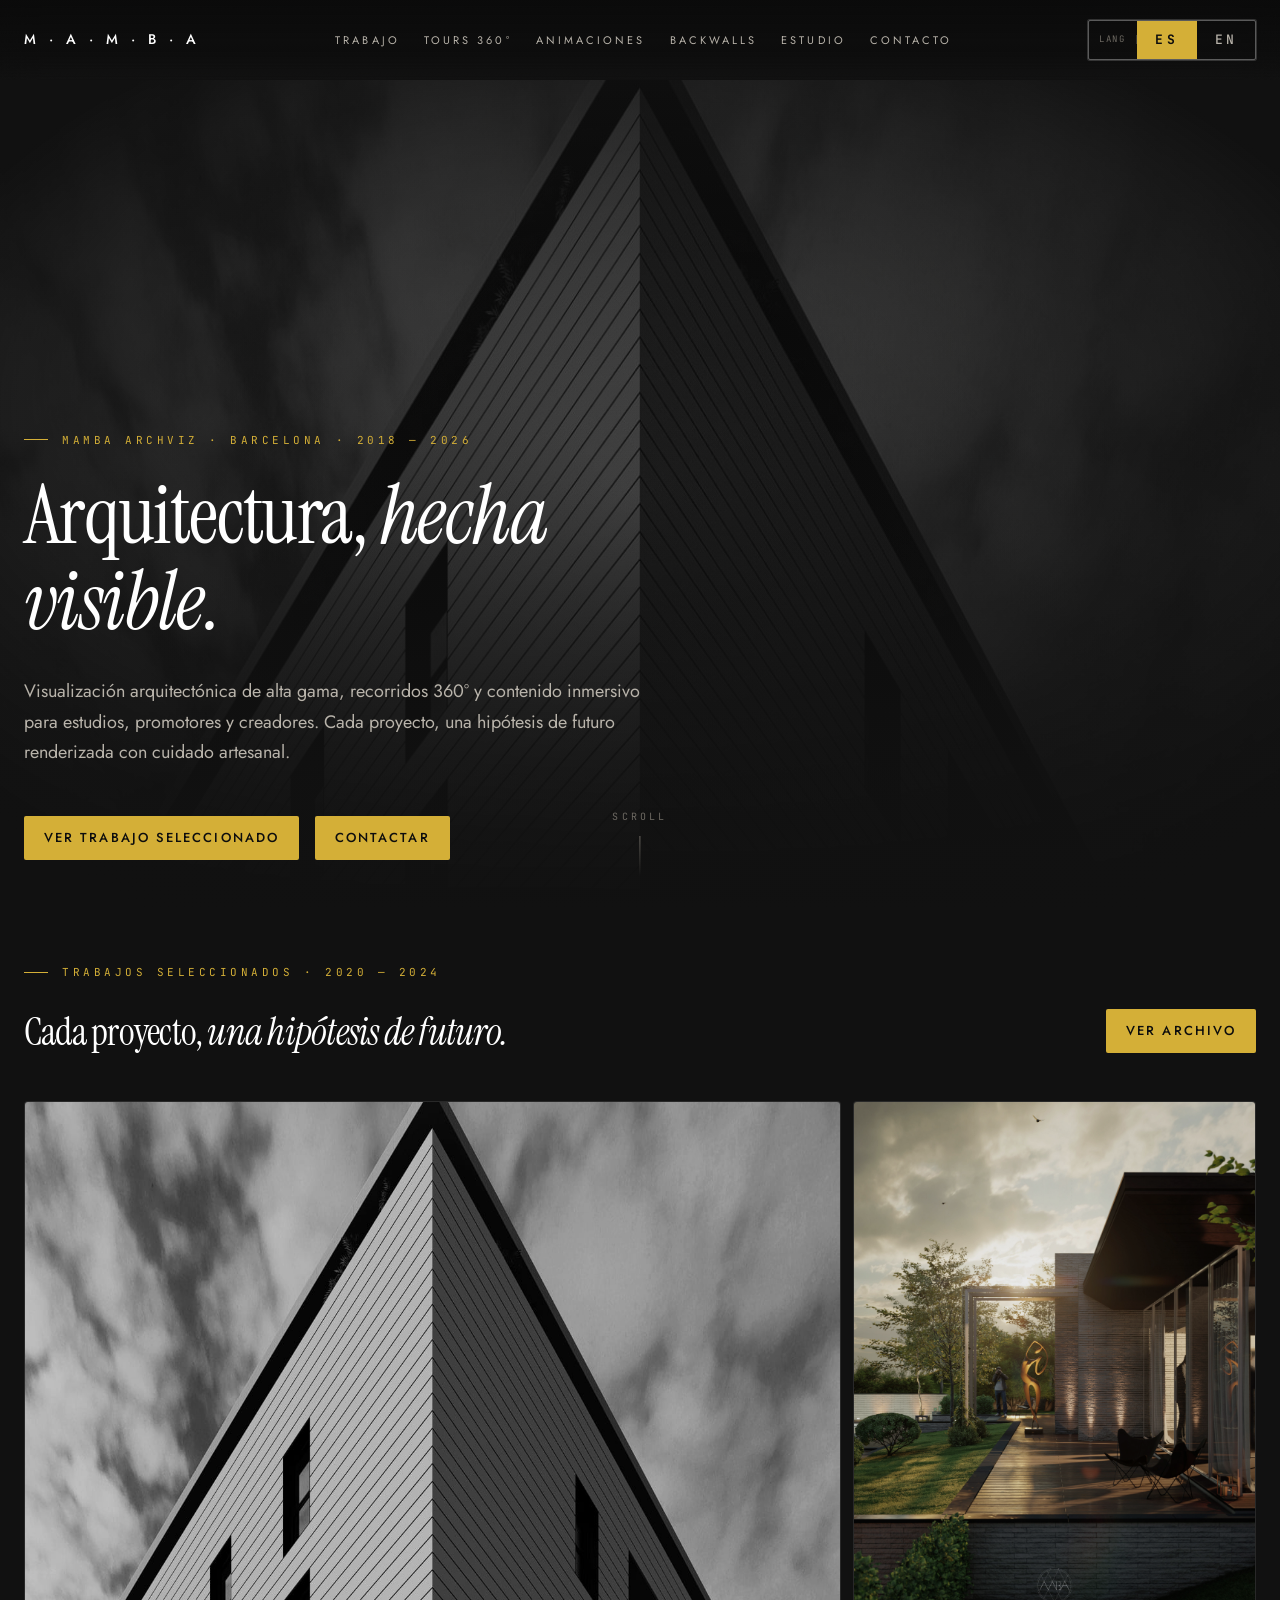
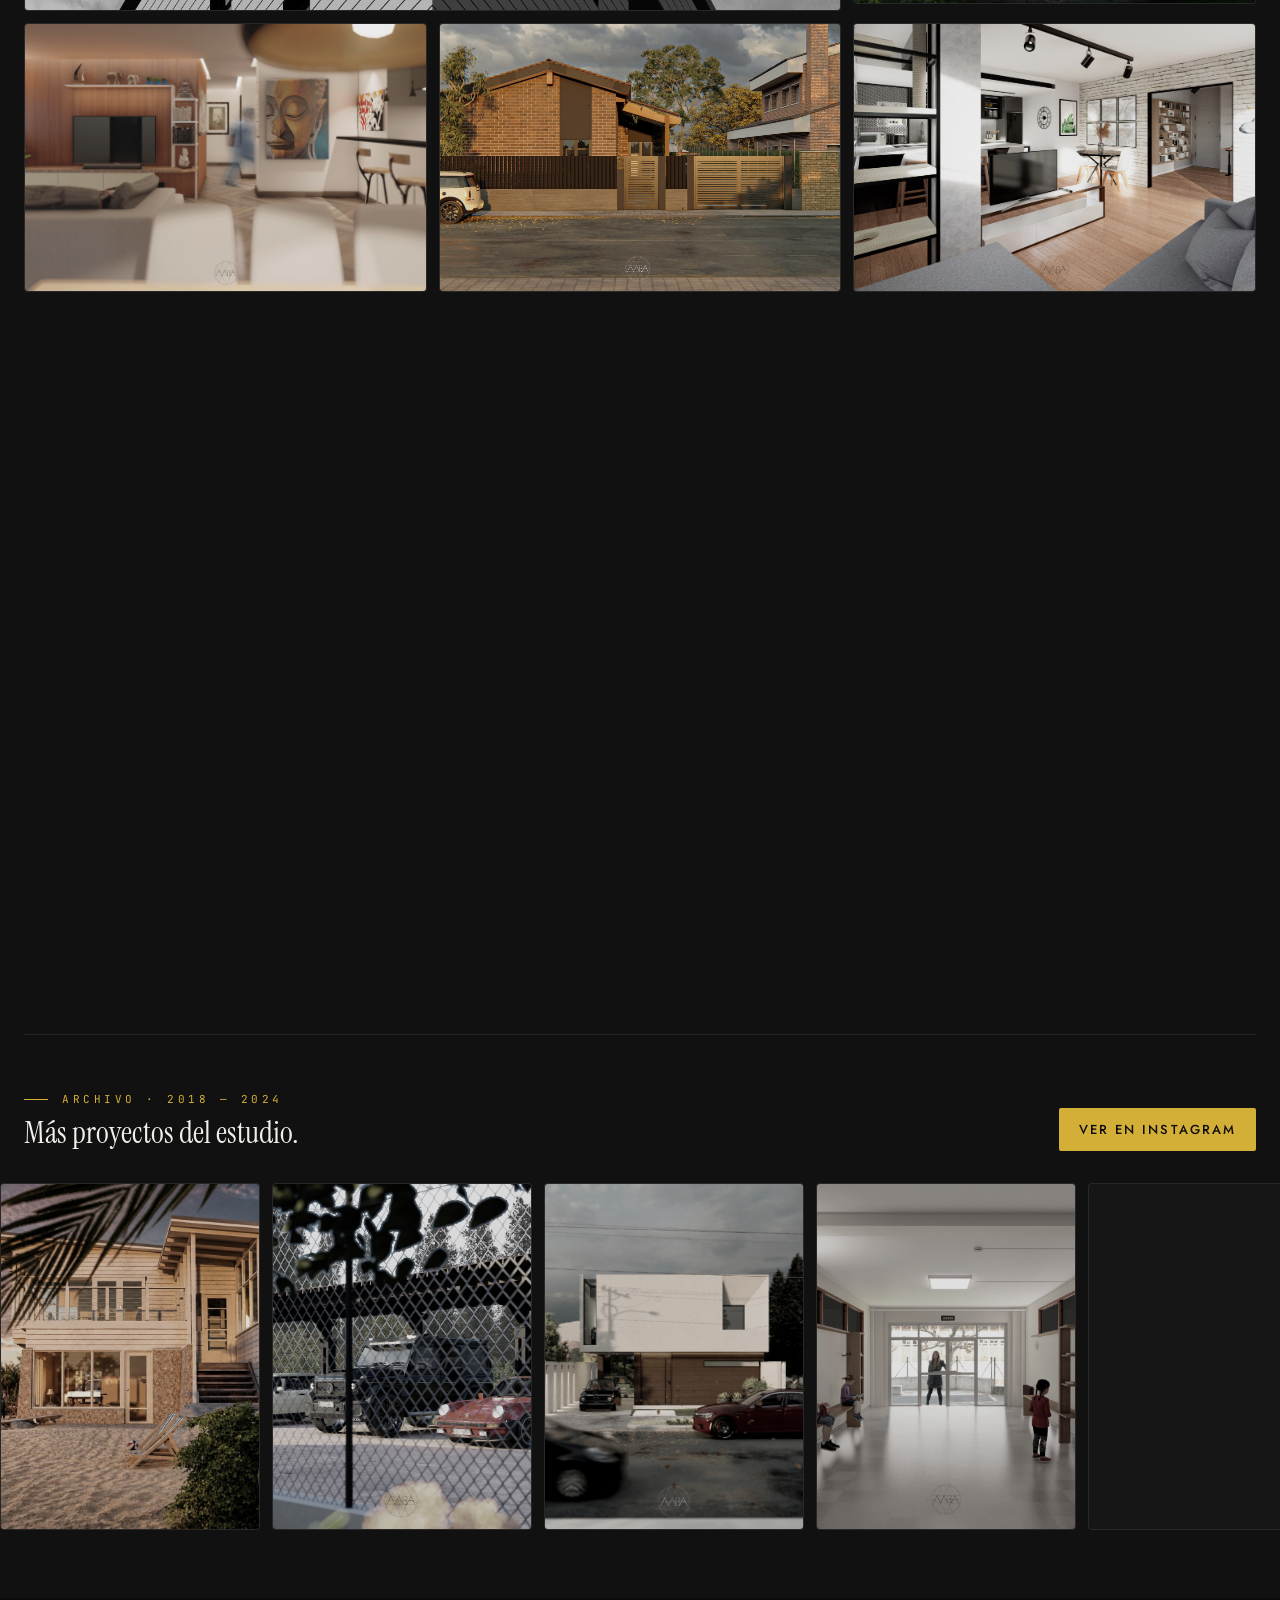
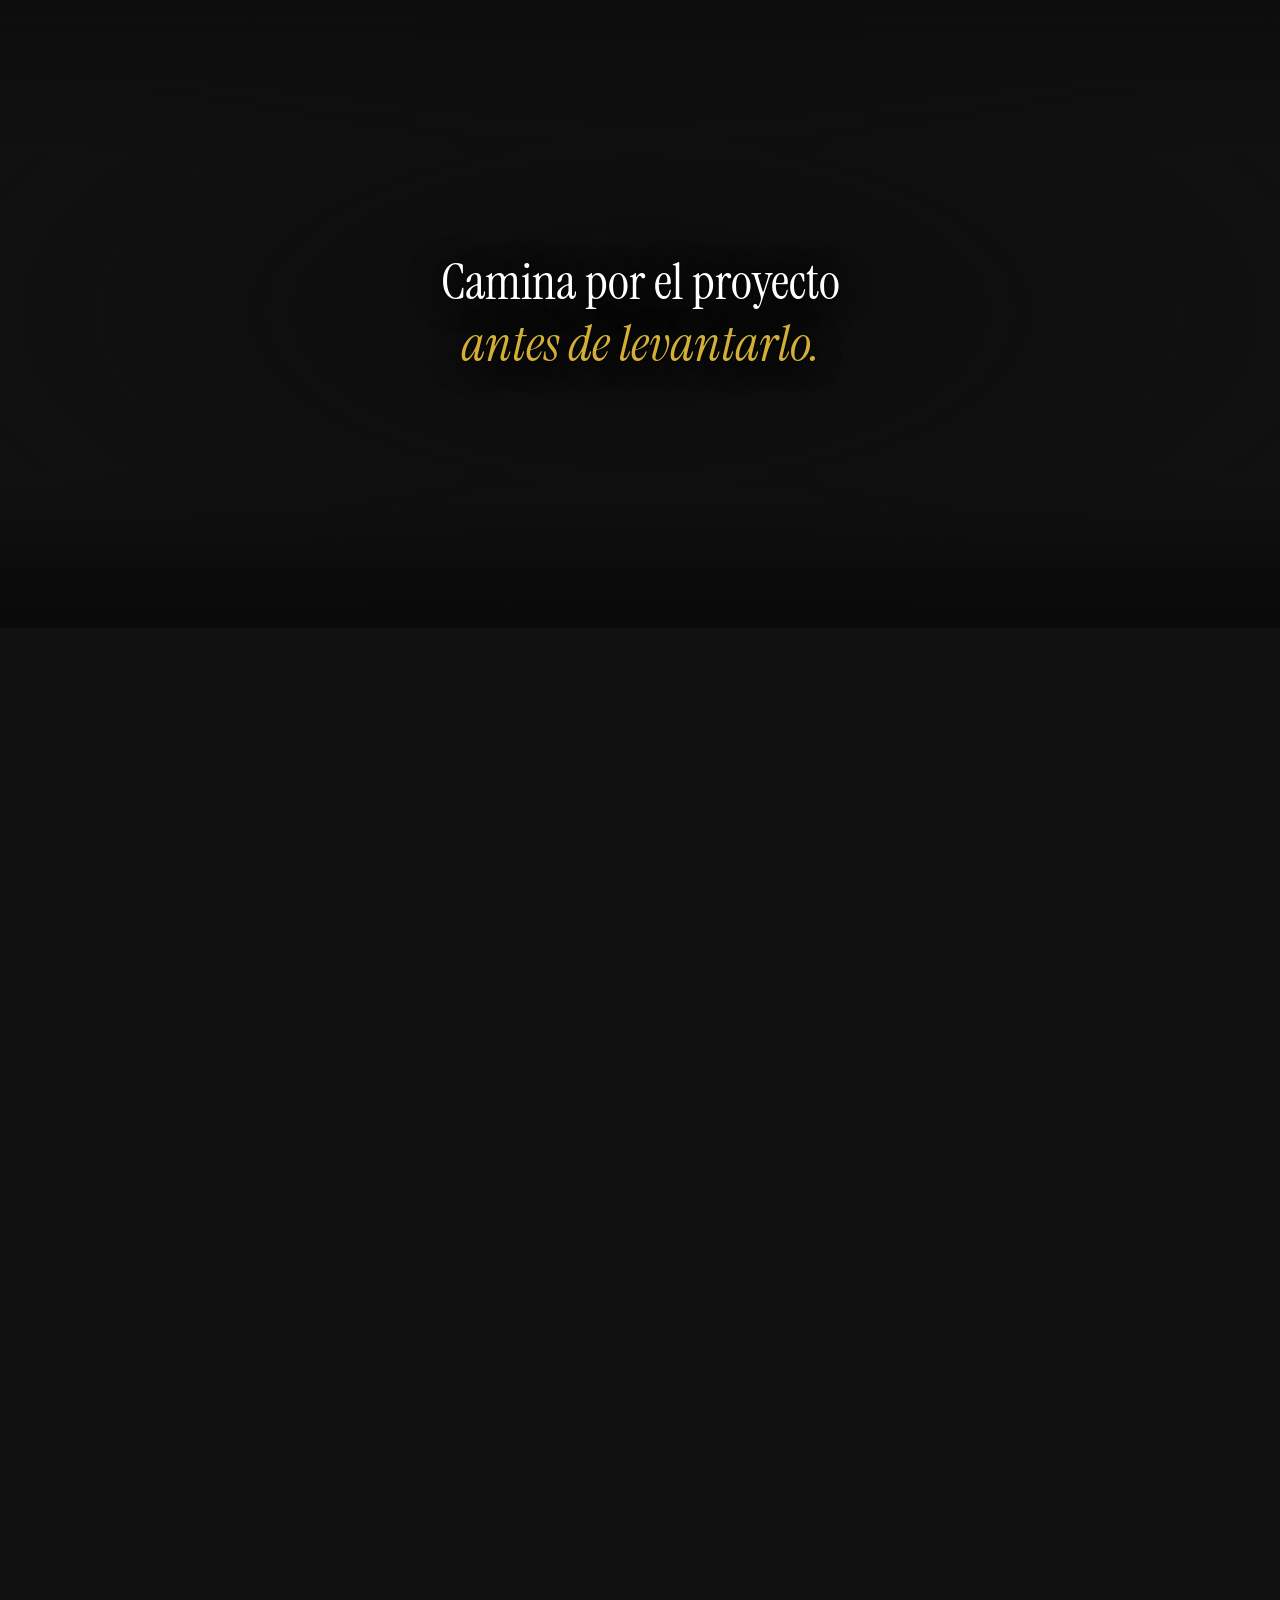
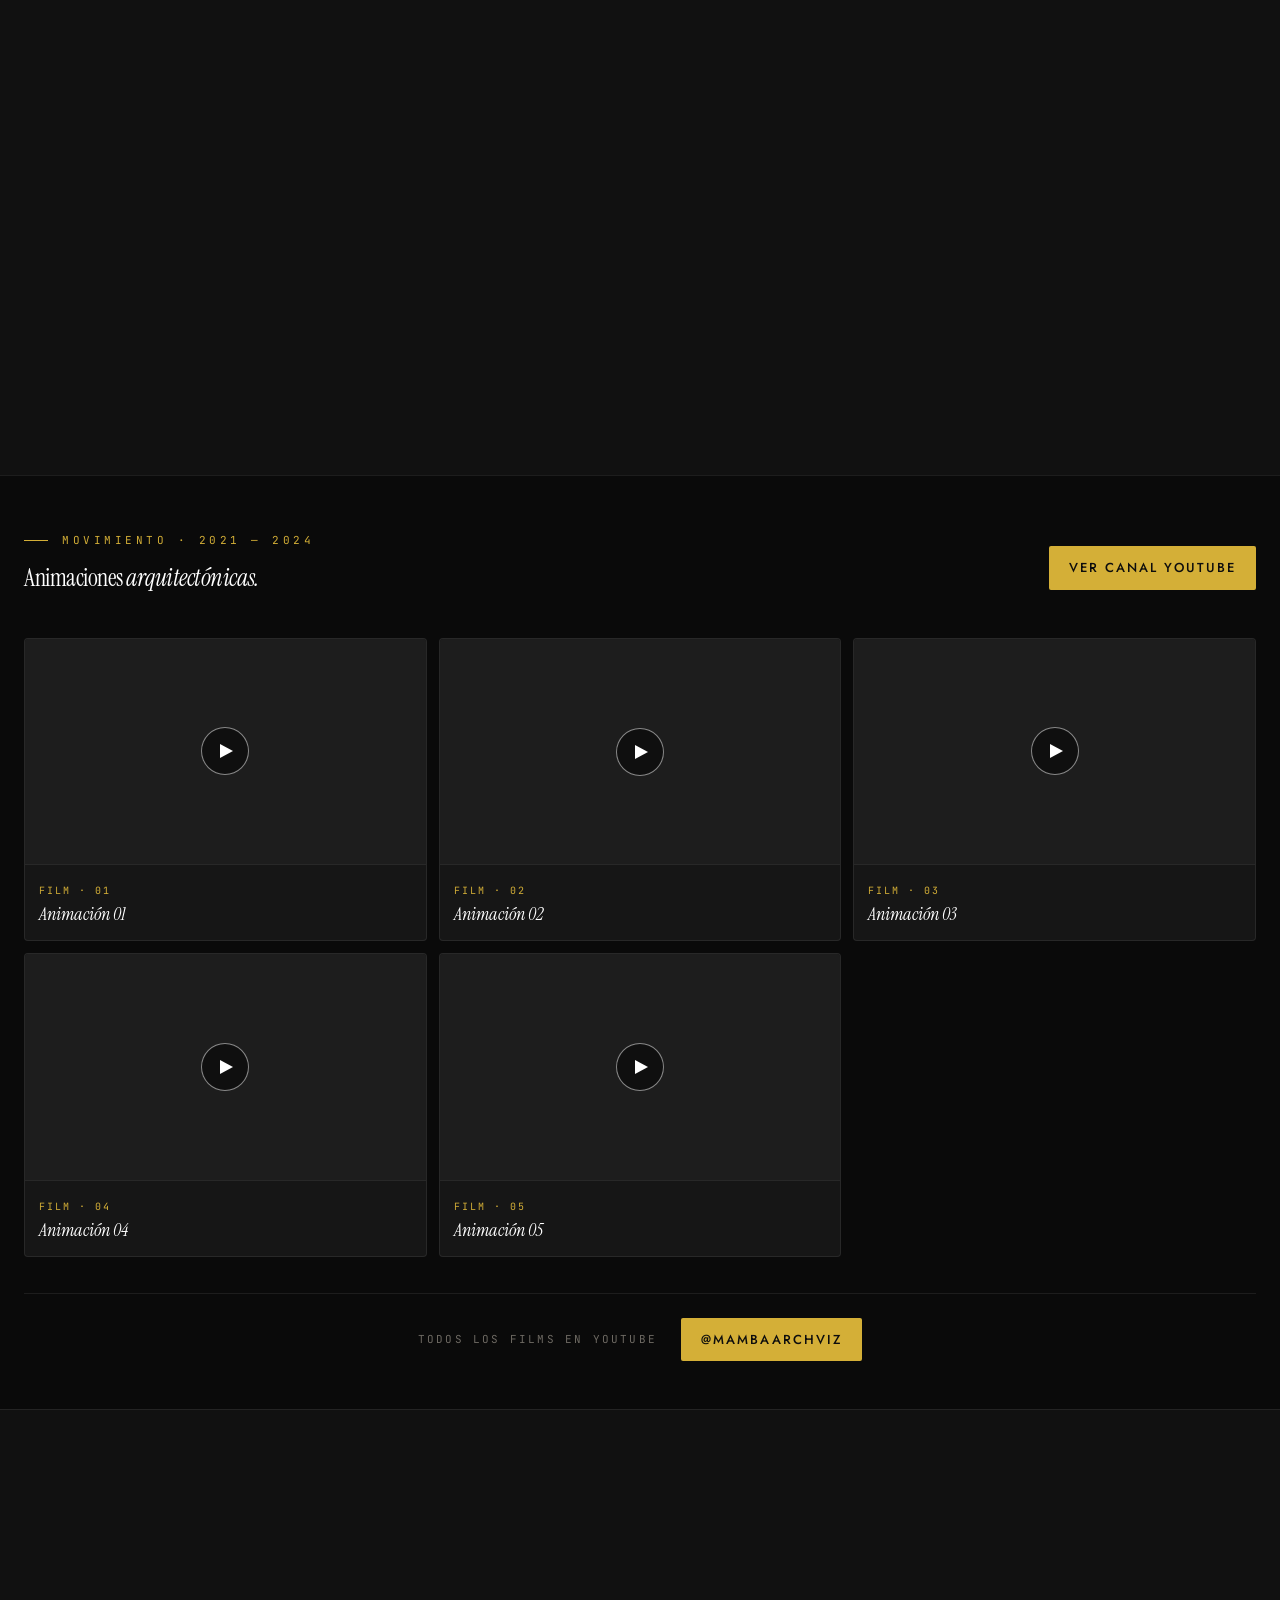
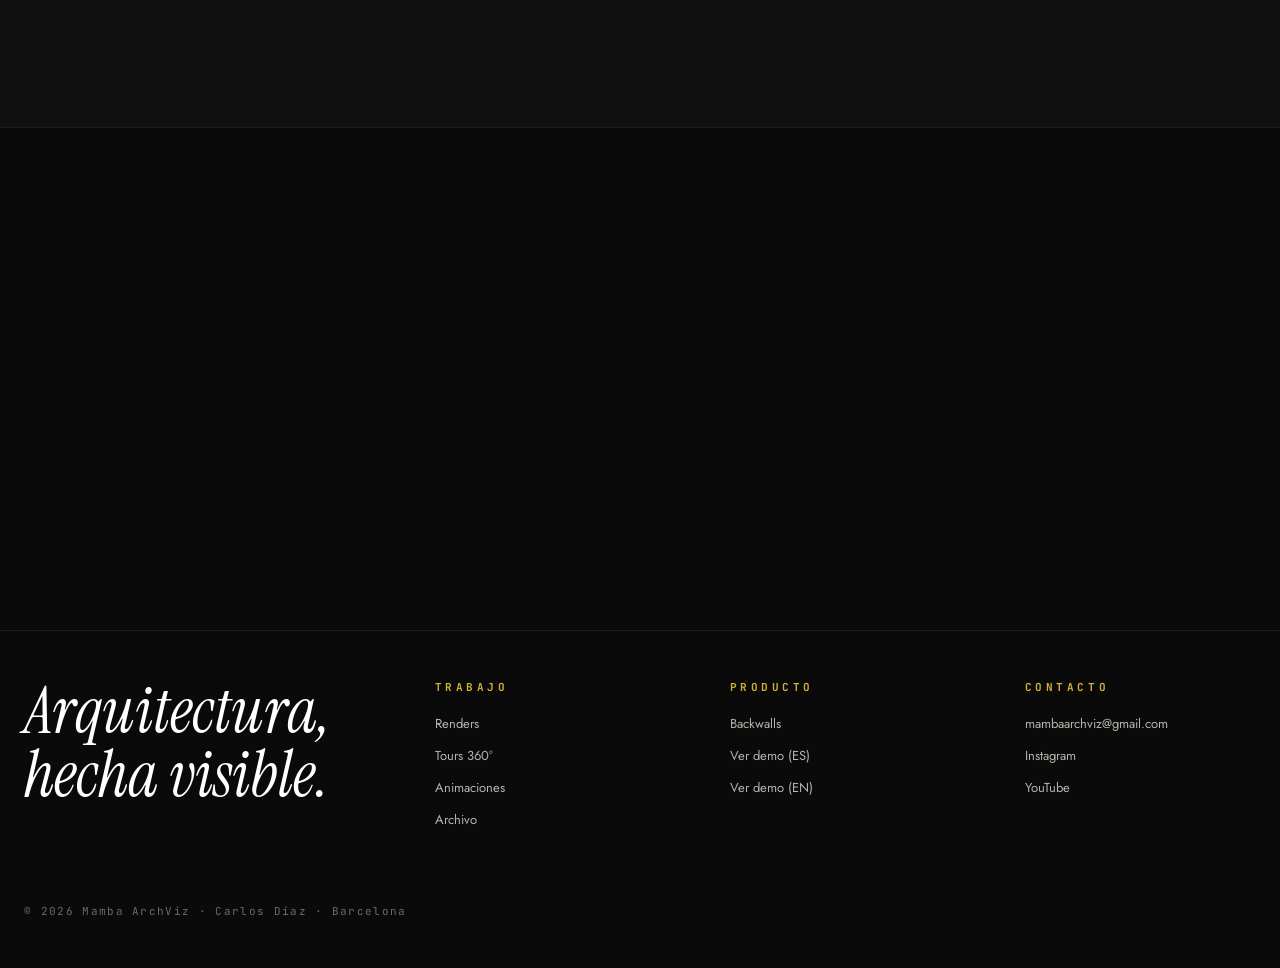
==== commit 2be36368: "LHL House: use image 3 (68.jpg) as cover, reorder gallery" ====
--- a/index.html
+++ b/index.html
@@ -1135,7 +1135,7 @@
     <article class="tile t-4p reveal"
       data-project="3-LHL House" data-code="003 / RES"
       data-title="LHL House" data-year="2021">
-      <img src="./renders/3-LHL%20House/66%20ENH.jpg" alt="LHL House" loading="lazy">
+      <img src="./renders/3-LHL%20House/68.jpg" alt="LHL House" loading="lazy">
       <div class="meta">
         <span class="code">003 / RES</span>
         <span class="title">LHL House</span>
@@ -2055,7 +2055,7 @@
   '1-Atalaya':      ['33.jpg','34.jpg','35.jpg','36.jpg','37.jpg'],
   '2-B&S':          ['89.jpg','91.jpg','92.jpg','93.jpg','94.jpg','95.jpg','96.jpg','98.jpg','99.jpg'],
   '8-casa ML':      ['38.JPG','39.JPG','41.JPG','42.JPG','43.JPG','44.JPG','45.JPG','47.JPG','48.JPG','49.jpg','50.jpg','51.jpg','52.jpg','53.jpg','54.jpg','55.jpg'],
-  '3-LHL House':    ['66 ENH.jpg','67.jpg','68.jpg','69.jpg','71 ENH.jpg'],
+  '3-LHL House':    ['68.jpg','67.jpg','66 ENH.jpg','69.jpg','71 ENH.jpg'],
   '5-MBA CAFE':     ['10.jpg','11.jpg','12.jpg','9ENH.jpg'],
   '9-Oficinas i laboratorios Titan': ['16.jpg','17.jpg','18 ENH2.jpg','19 ENH2.jpg'],
   '10-cabins':      ['102.jpg','103.jpg','104.jpg','32r.jpg','58.JPG'],
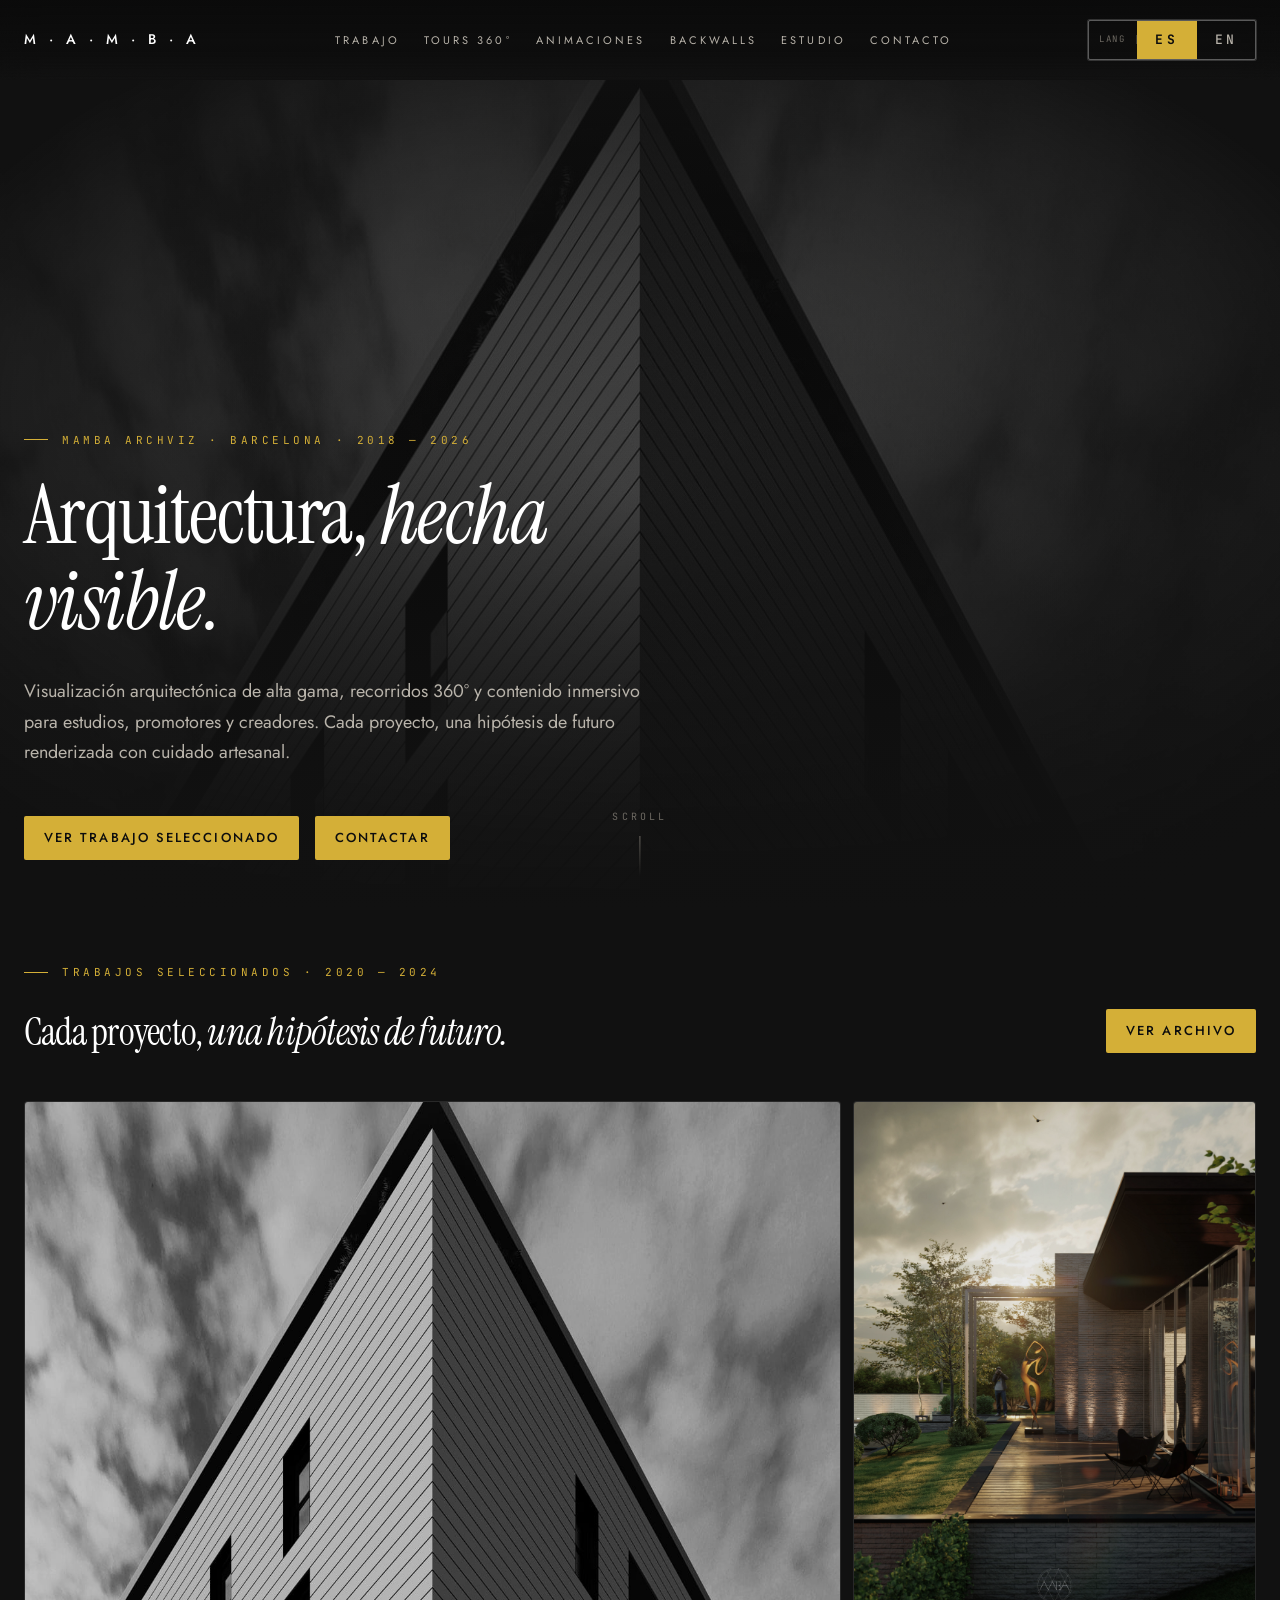
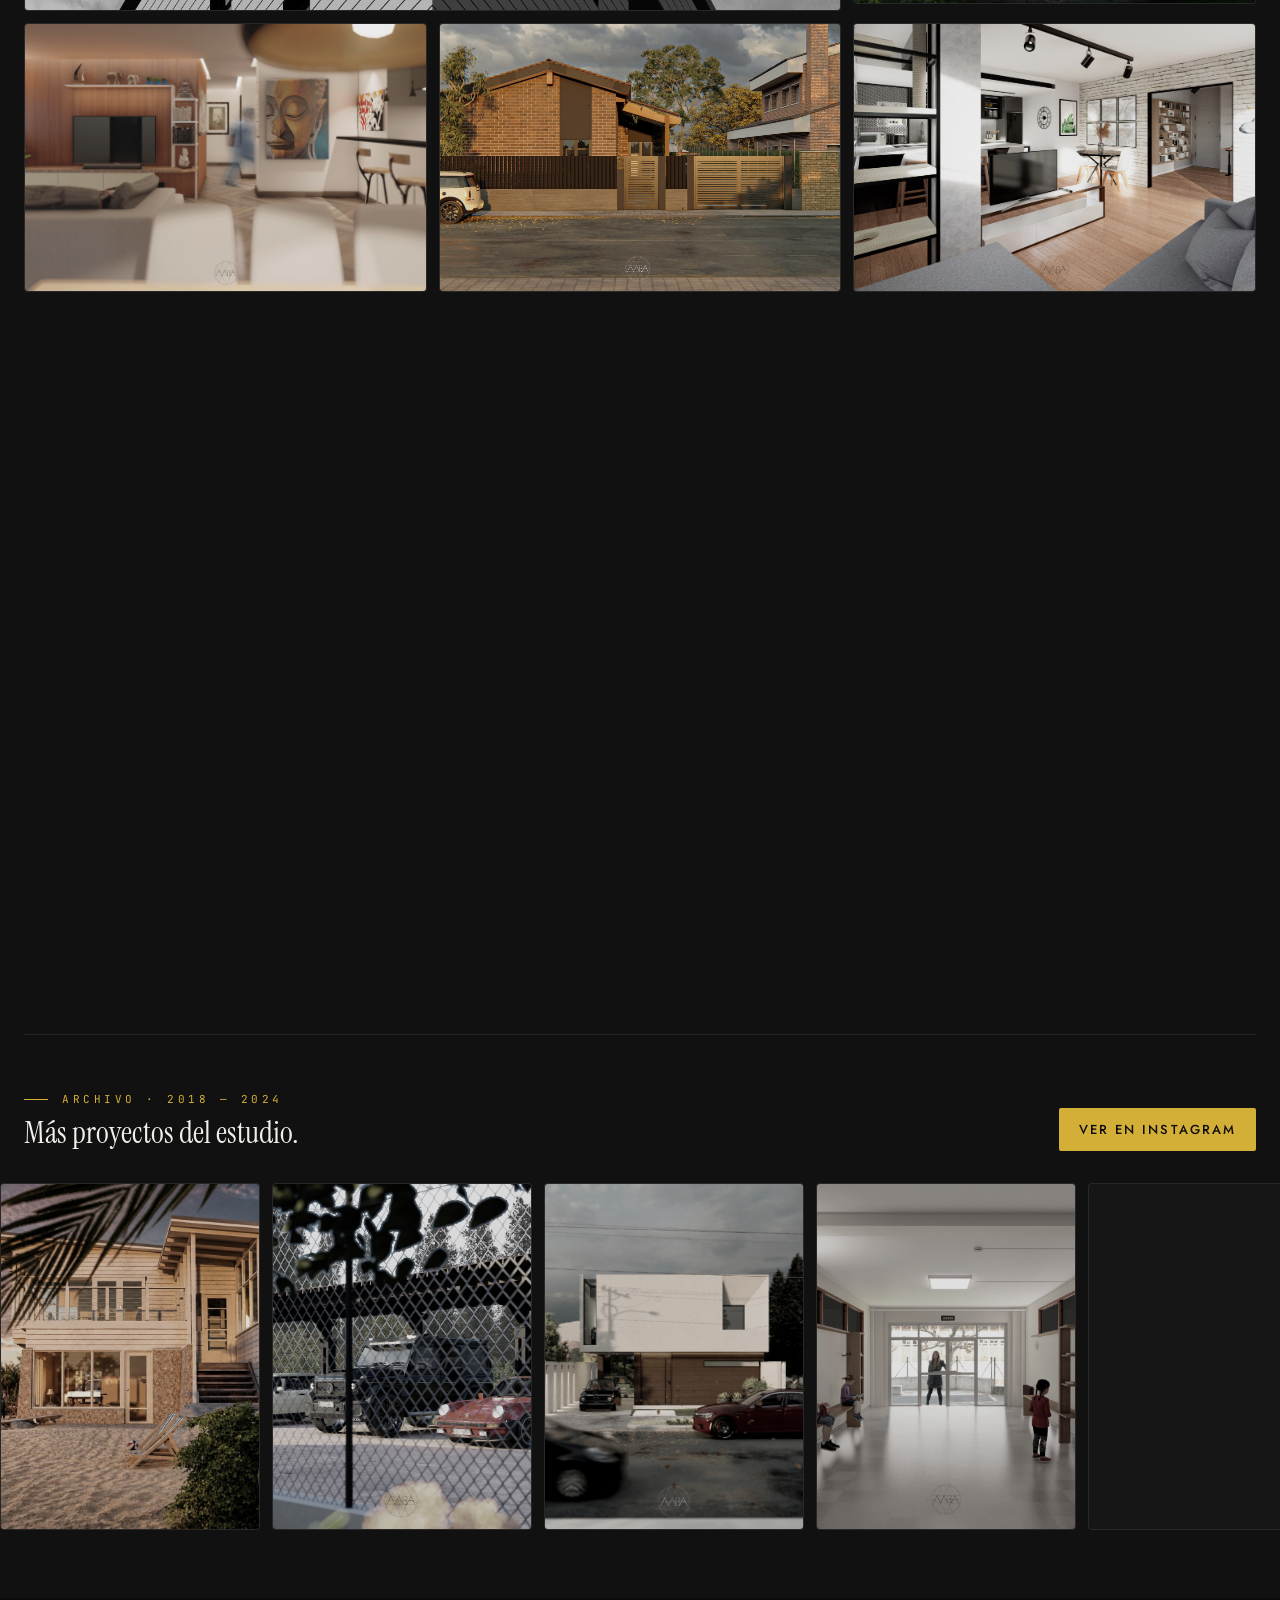
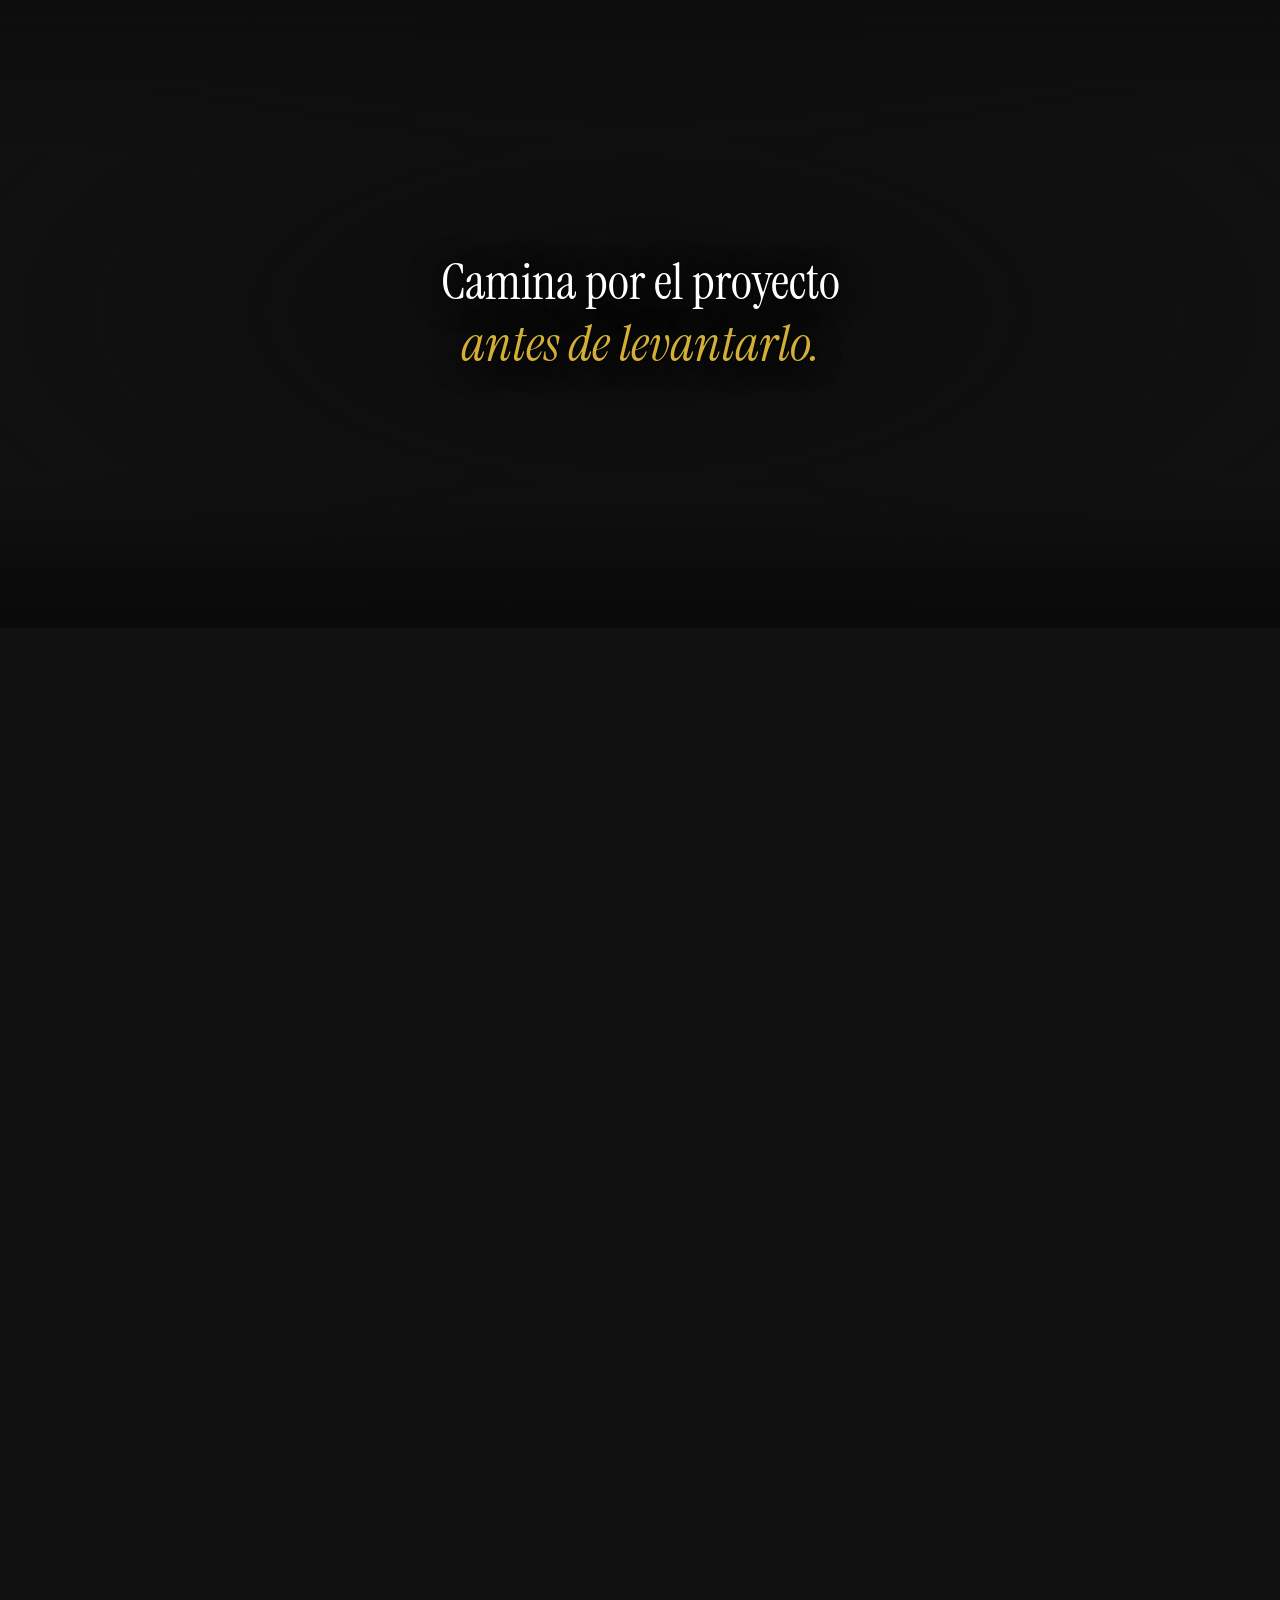
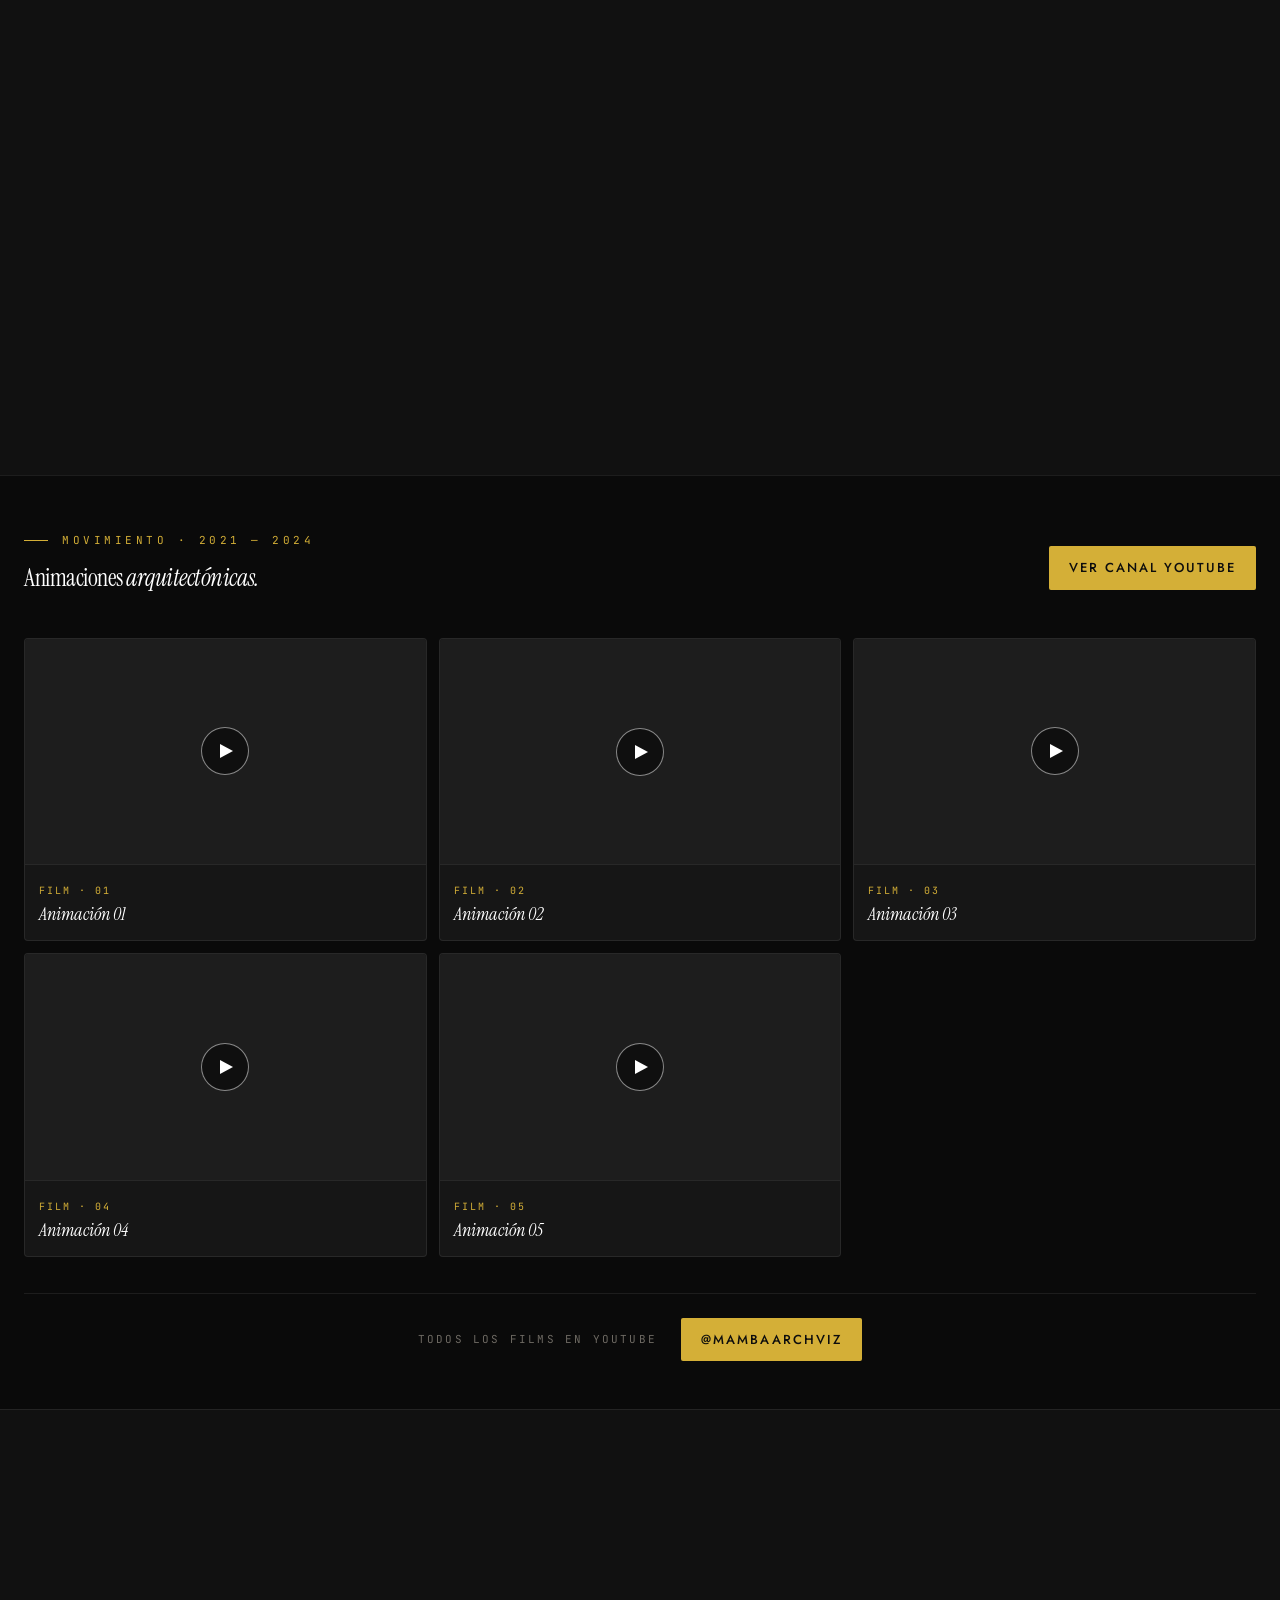
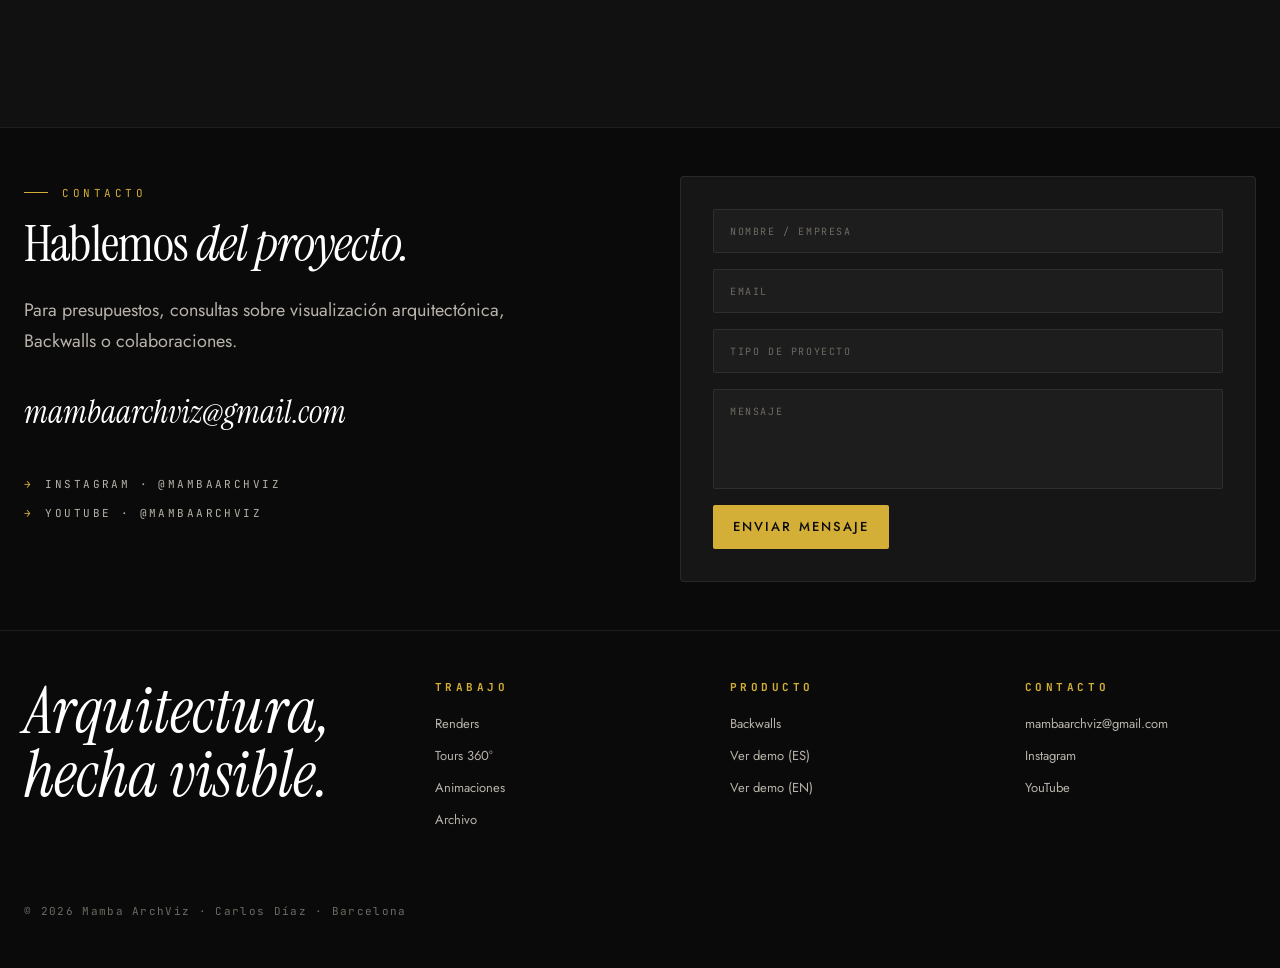
==== commit acb00d7d: "Fix: restore root variable so EN/ES language switcher works" ====
--- a/index.html
+++ b/index.html
@@ -2049,6 +2049,8 @@
 </div>
 
 <script>
+const root = document.documentElement;
+
 /* ===================== LIGHTBOX ===================== */
 const projectVistas = {
   '6-Rosasur Park': ['61.jpg','62.jpg','63.jpg','64.jpg','65.jpg','72.jpg','73.jpg','74.jpg','75.jpg','76.jpg','78.jpg','79.jpg','80.jpg','81.jpg','82.jpg','83.jpg','84.jpg'],
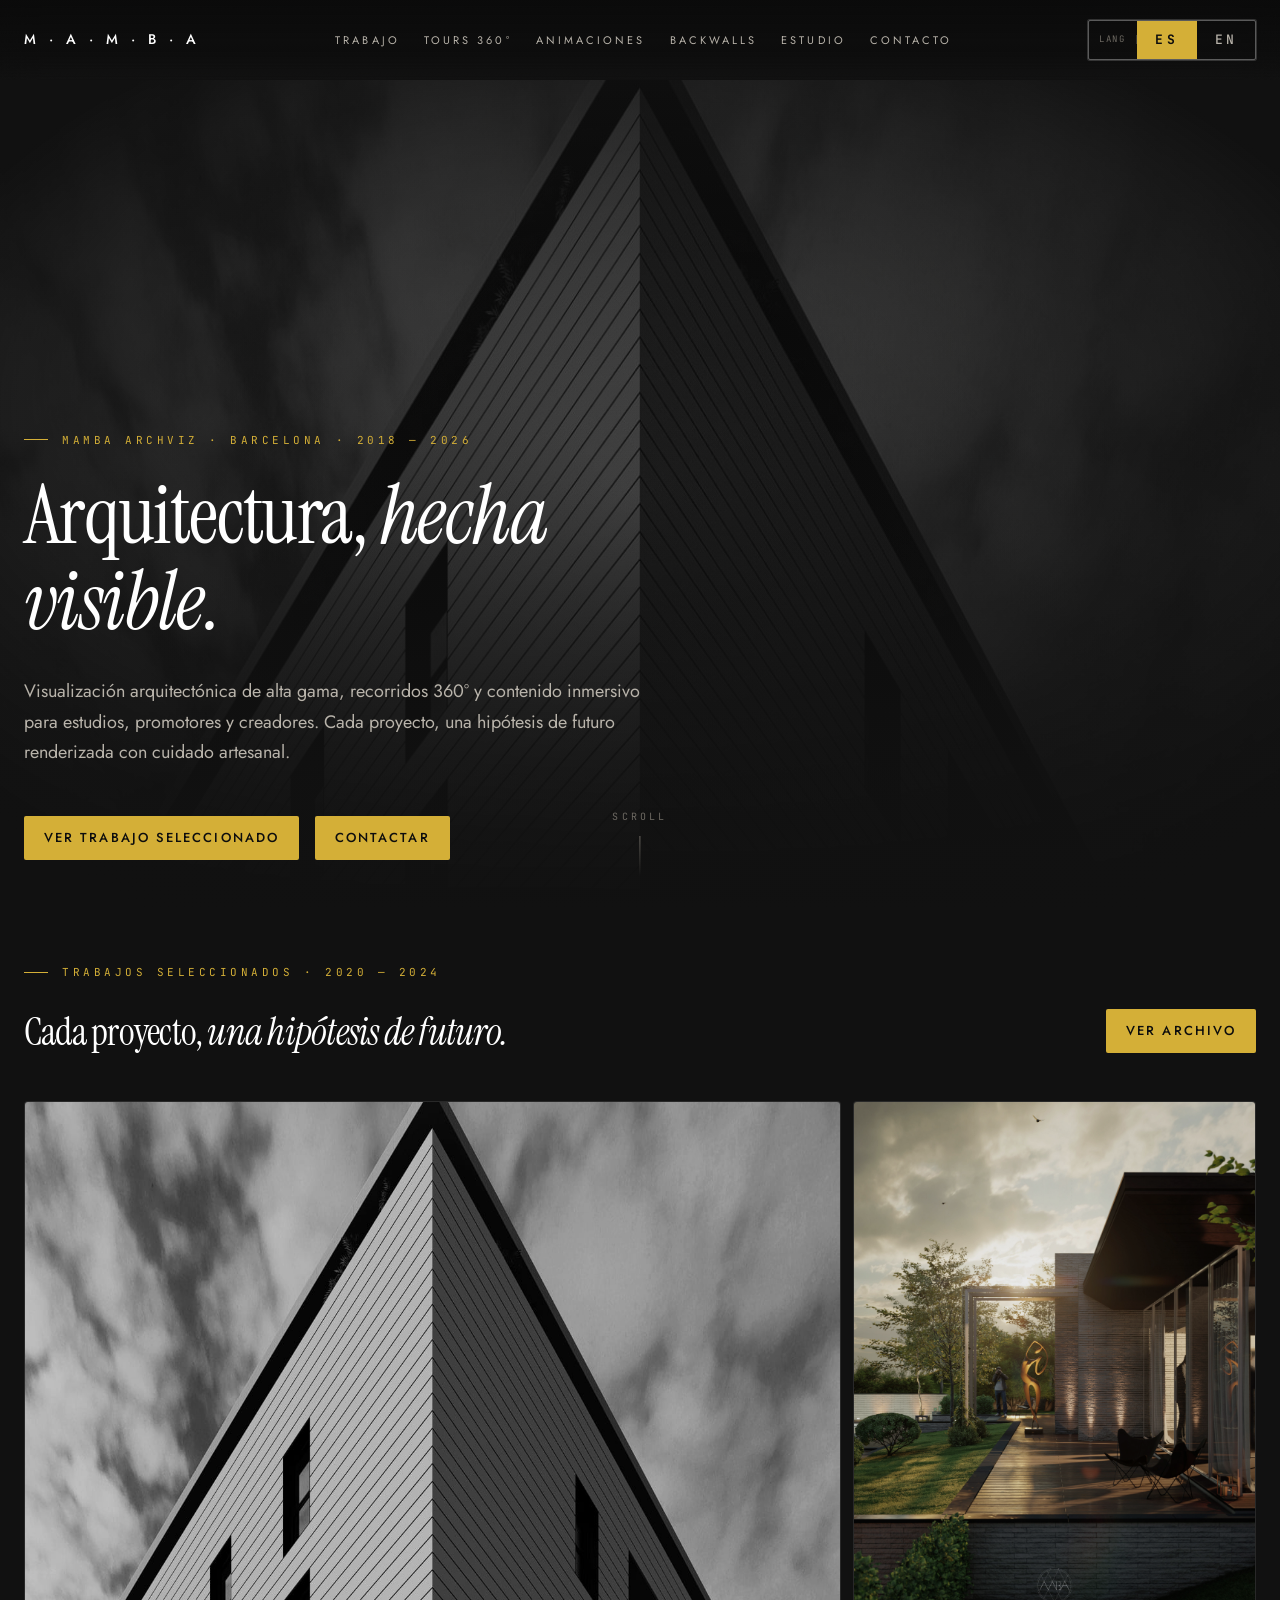
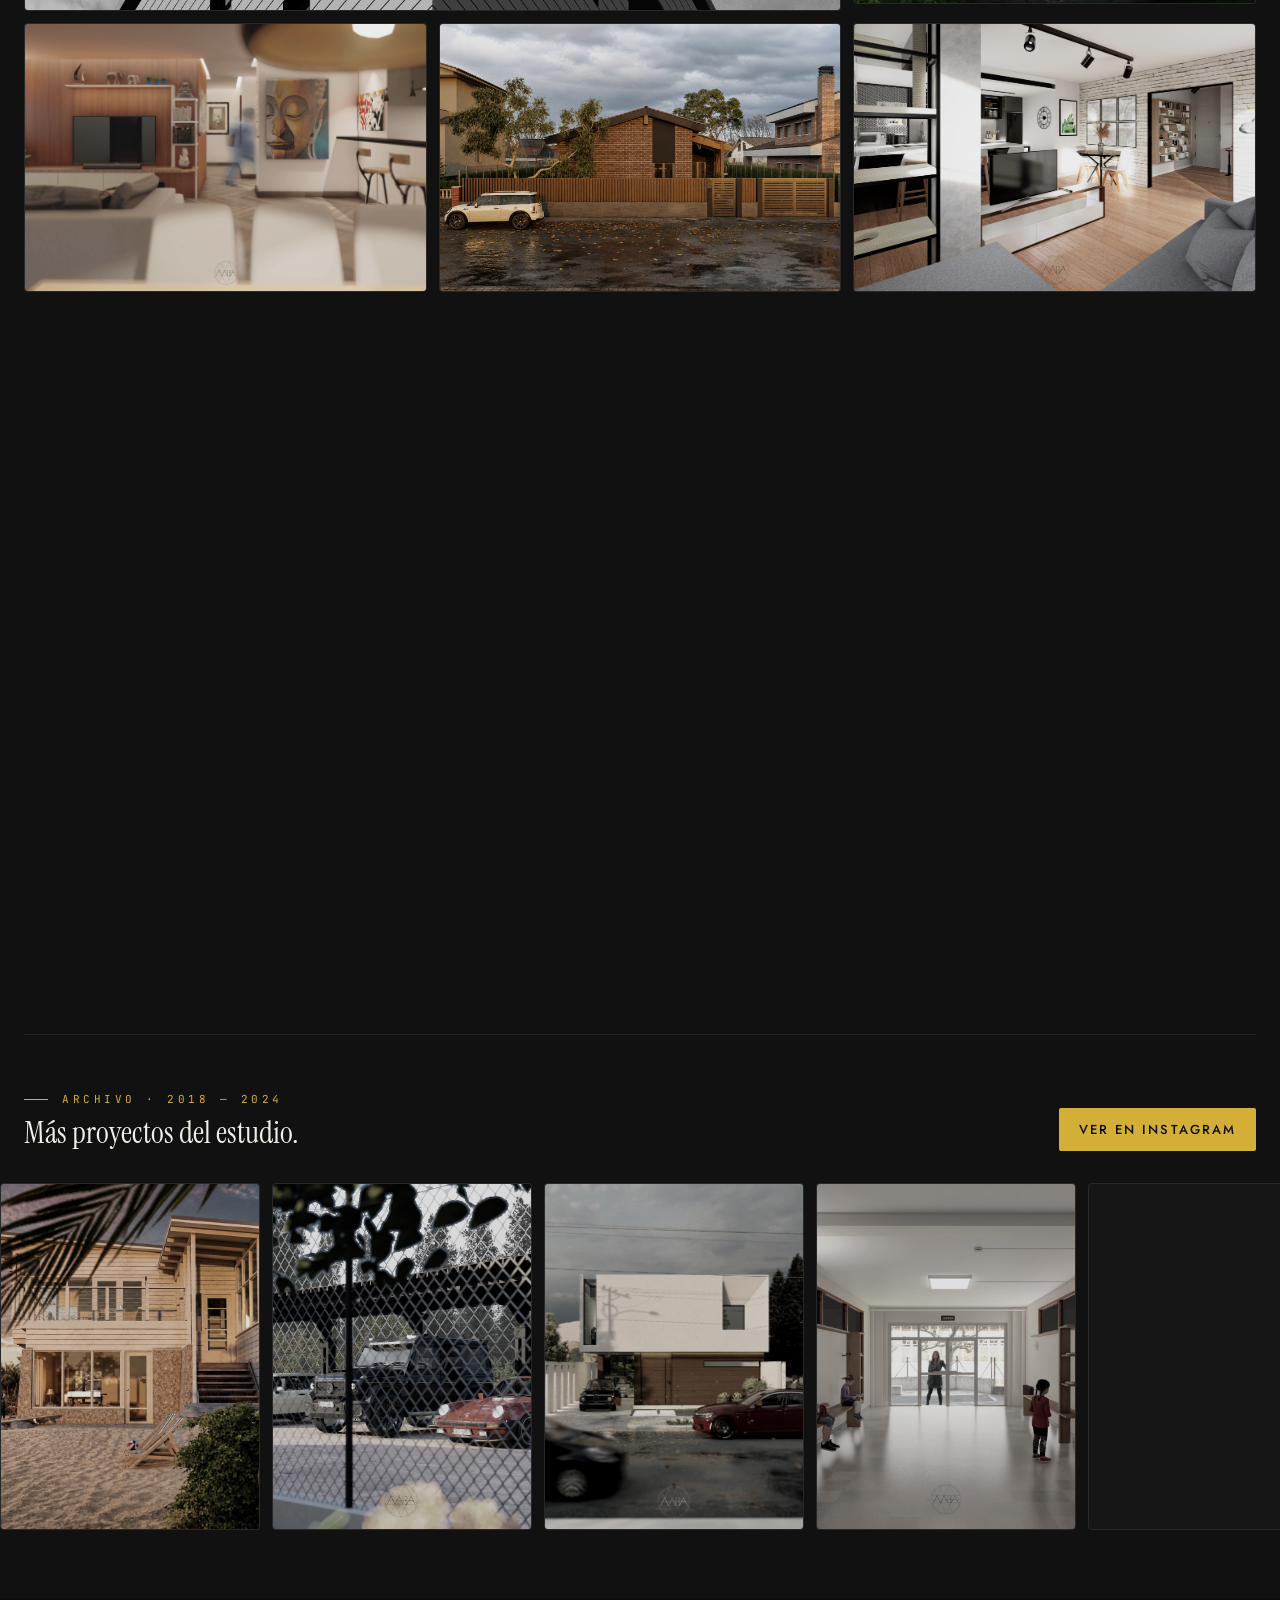
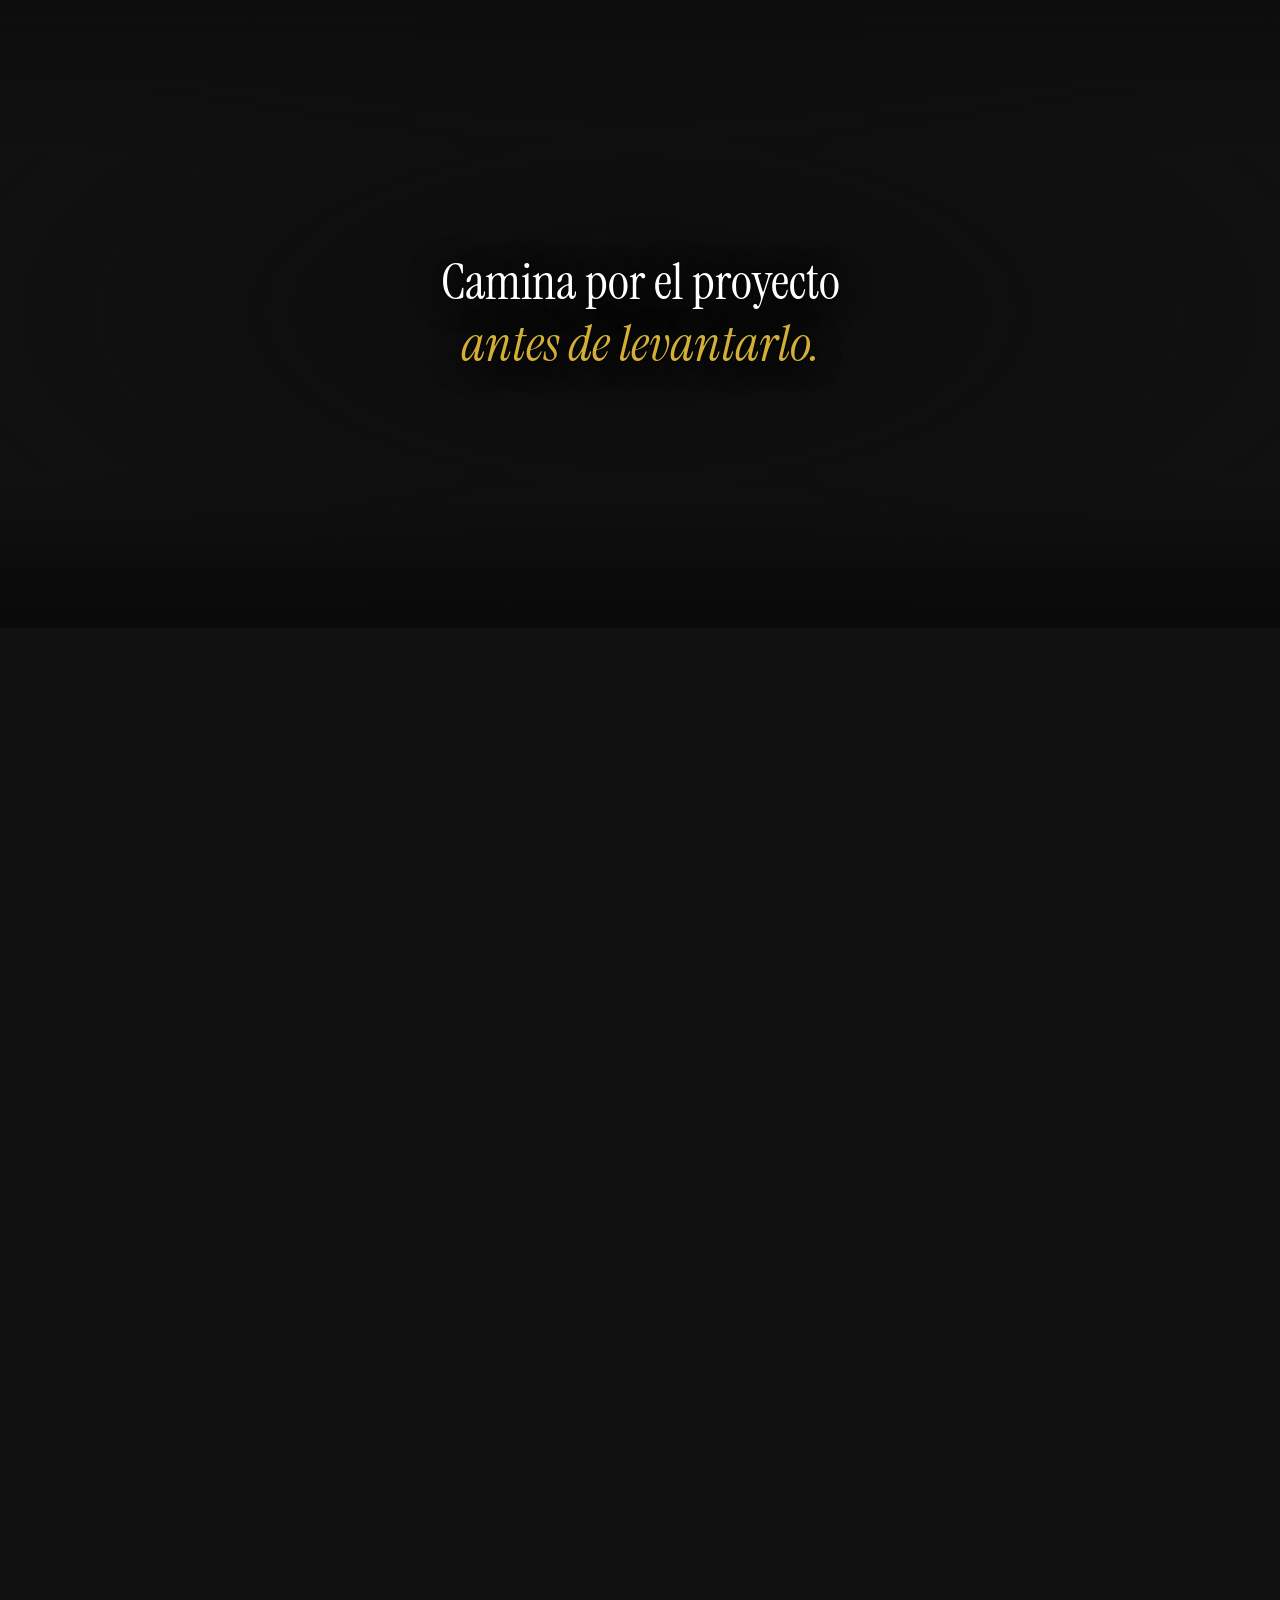
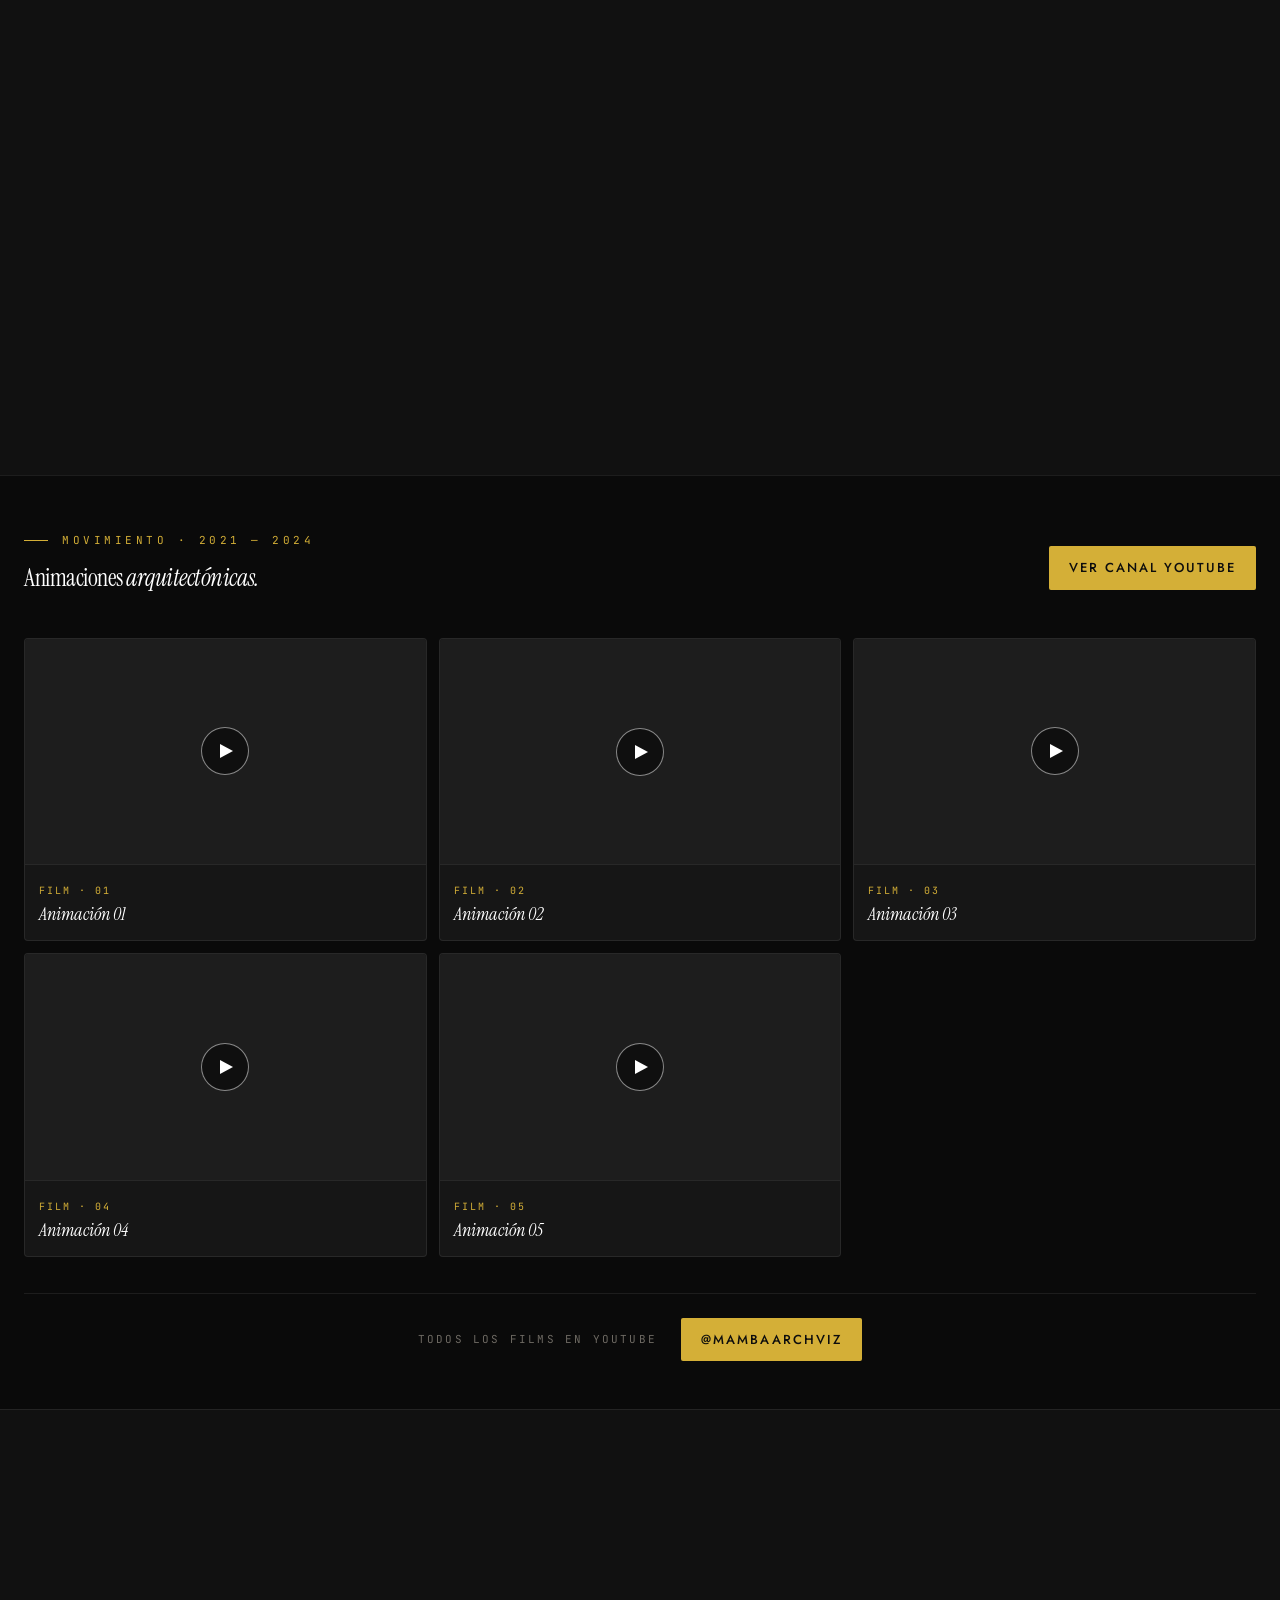
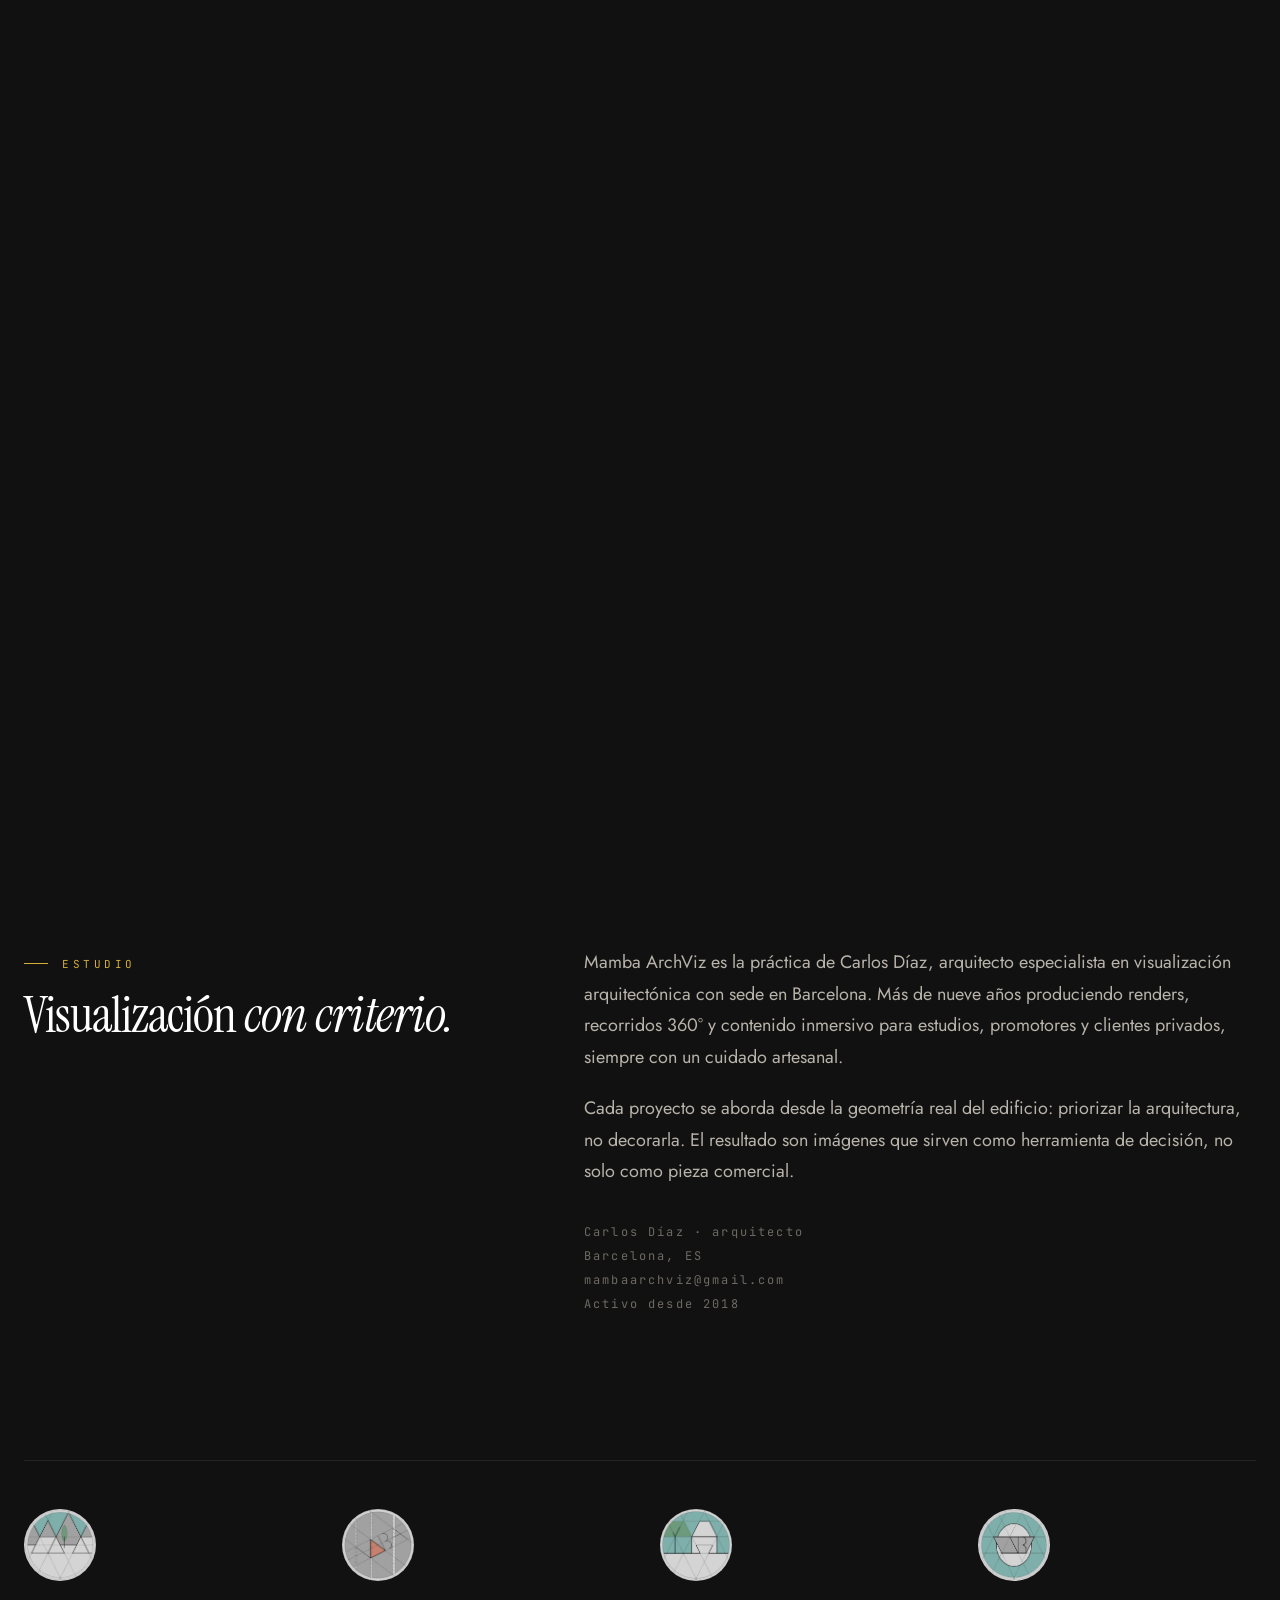
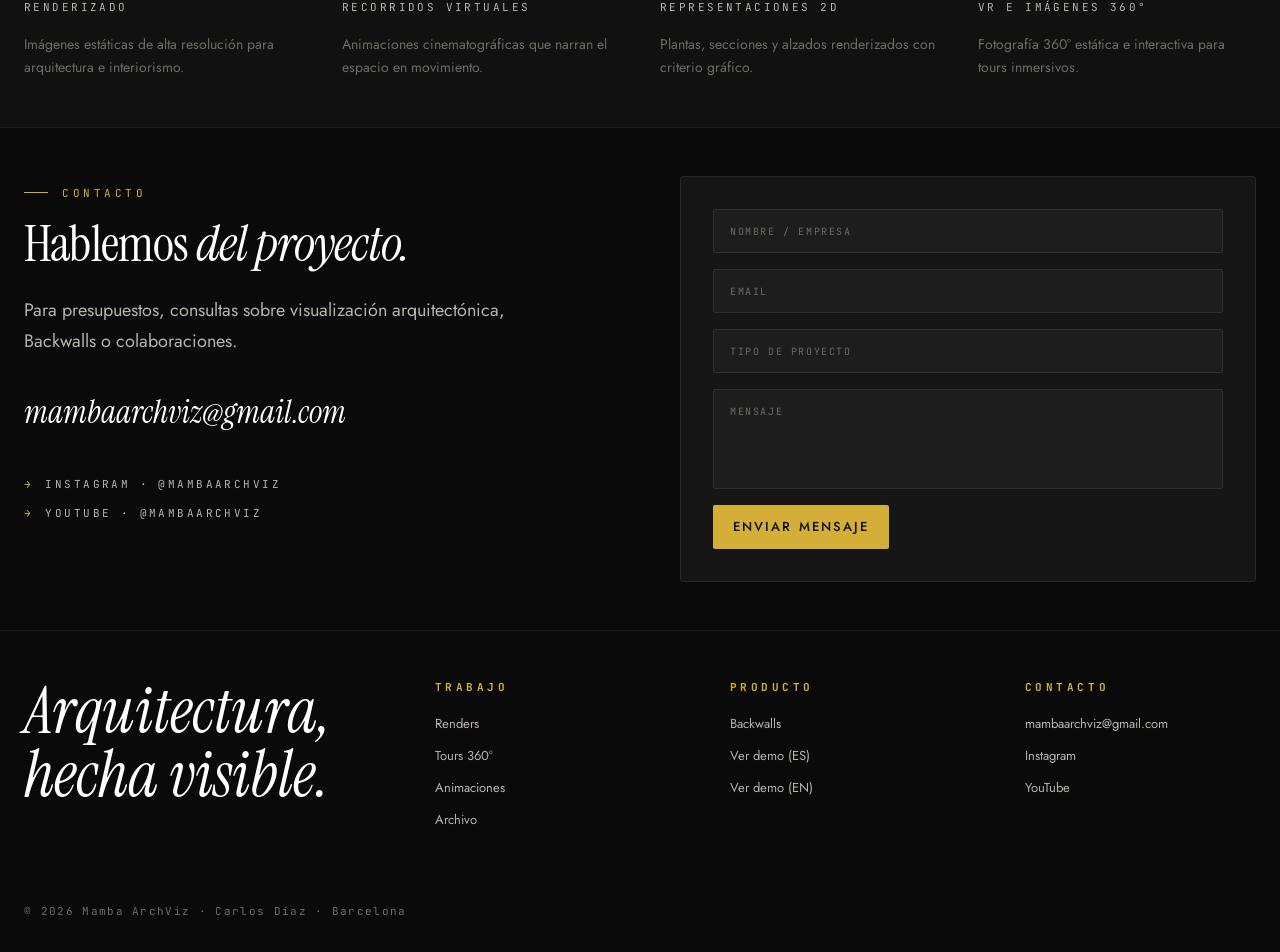
==== commit 3c6a784c: "Casa ML: new image set (1-11), fix cover thumbnail" ====
--- a/index.html
+++ b/index.html
@@ -1156,7 +1156,7 @@
     <article class="tile t-4l reveal"
       data-project="8-casa ML" data-code="008 / RES"
       data-title="Casa ML" data-year="2024 · Palau Solità i Plegamans">
-      <img src="./renders/8-casa%20ML/38.JPG" alt="Casa ML" loading="lazy">
+      <img src="./renders/8-casa%20ML/1.jpg" alt="Casa ML" loading="lazy">
       <div class="meta">
         <span class="code">008 / RES</span>
         <span class="title">Casa ML</span>
@@ -2056,7 +2056,7 @@
   '6-Rosasur Park': ['61.jpg','62.jpg','63.jpg','64.jpg','65.jpg','72.jpg','73.jpg','74.jpg','75.jpg','76.jpg','78.jpg','79.jpg','80.jpg','81.jpg','82.jpg','83.jpg','84.jpg'],
   '1-Atalaya':      ['33.jpg','34.jpg','35.jpg','36.jpg','37.jpg'],
   '2-B&S':          ['89.jpg','91.jpg','92.jpg','93.jpg','94.jpg','95.jpg','96.jpg','98.jpg','99.jpg'],
-  '8-casa ML':      ['38.JPG','39.JPG','41.JPG','42.JPG','43.JPG','44.JPG','45.JPG','47.JPG','48.JPG','49.jpg','50.jpg','51.jpg','52.jpg','53.jpg','54.jpg','55.jpg'],
+  '8-casa ML':      ['1.jpg','2.jpg','3.jpg','4.JPG','5.JPG','6.0.JPG','6.1.JPG','7.JPG','8.JPG','9.JPG','10.jpg','11.JPG'],
   '3-LHL House':    ['68.jpg','67.jpg','66 ENH.jpg','69.jpg','71 ENH.jpg'],
   '5-MBA CAFE':     ['10.jpg','11.jpg','12.jpg','9ENH.jpg'],
   '9-Oficinas i laboratorios Titan': ['16.jpg','17.jpg','18 ENH2.jpg','19 ENH2.jpg'],
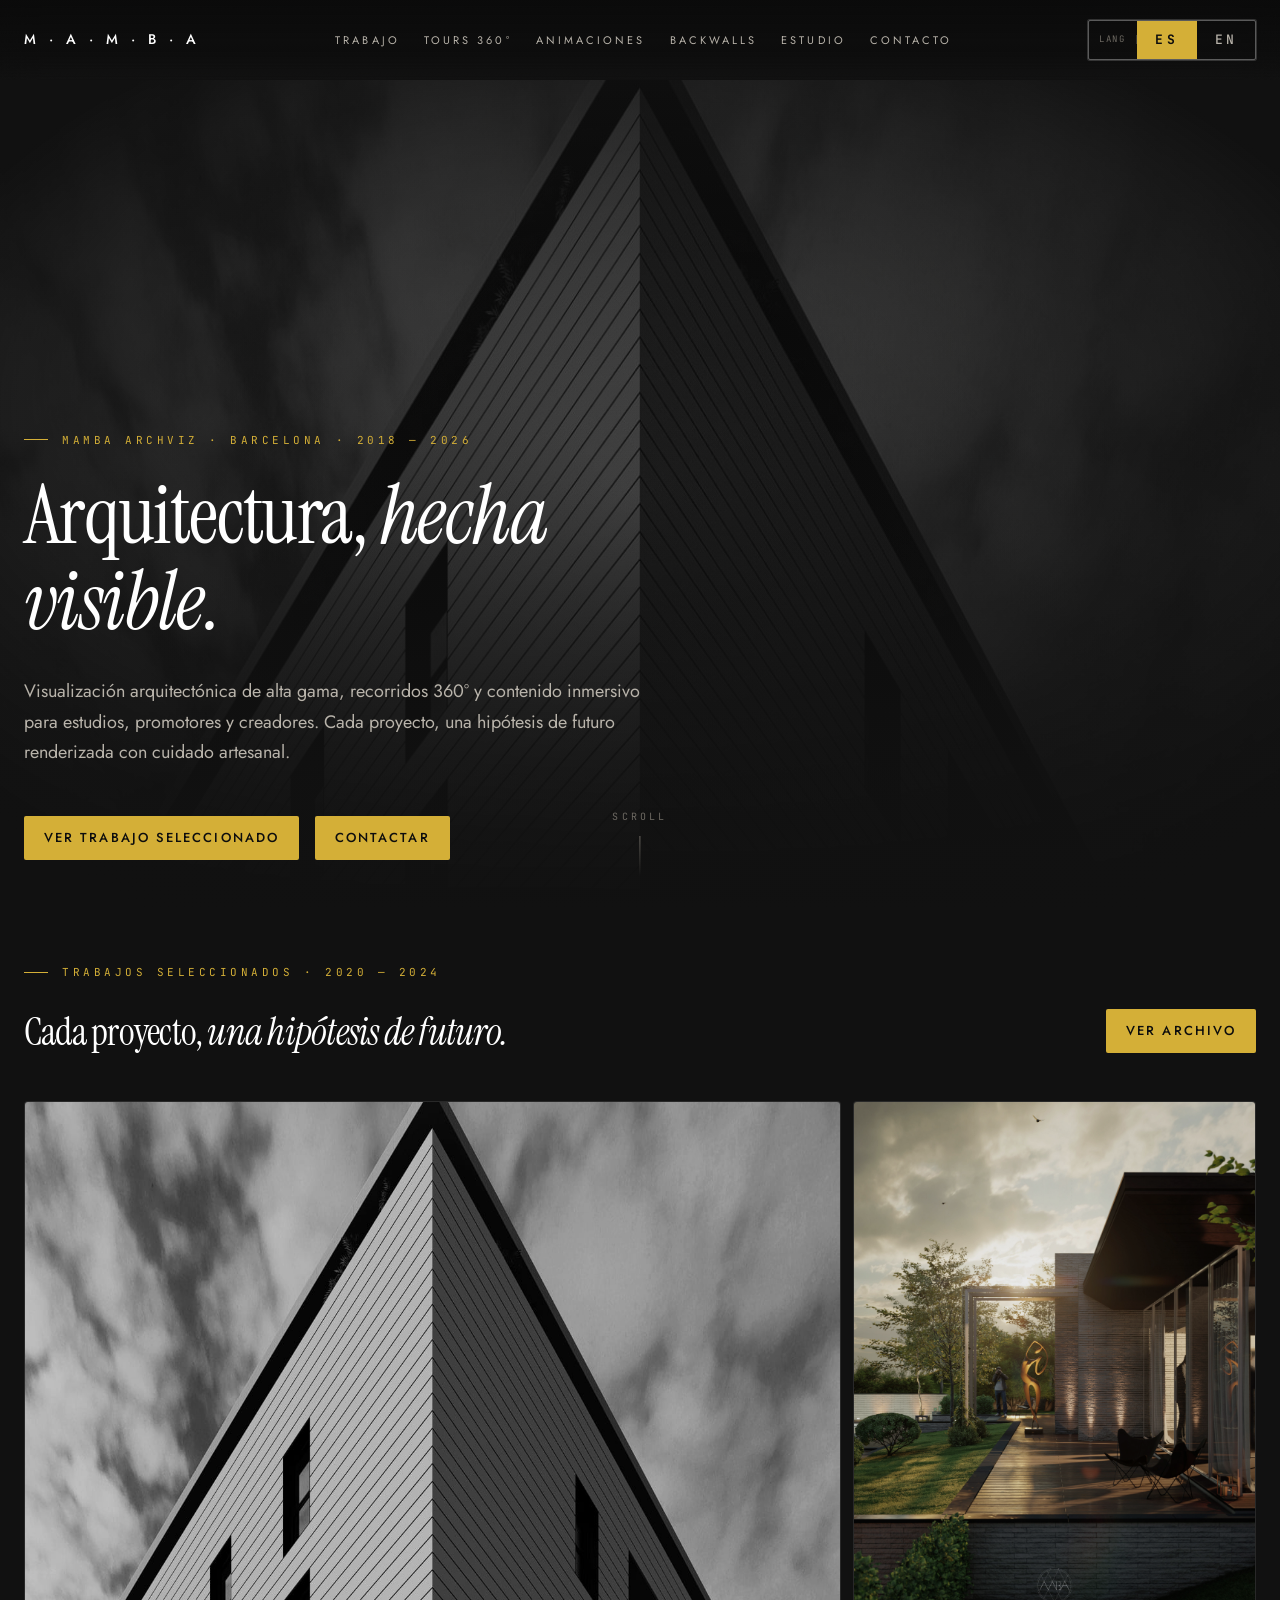
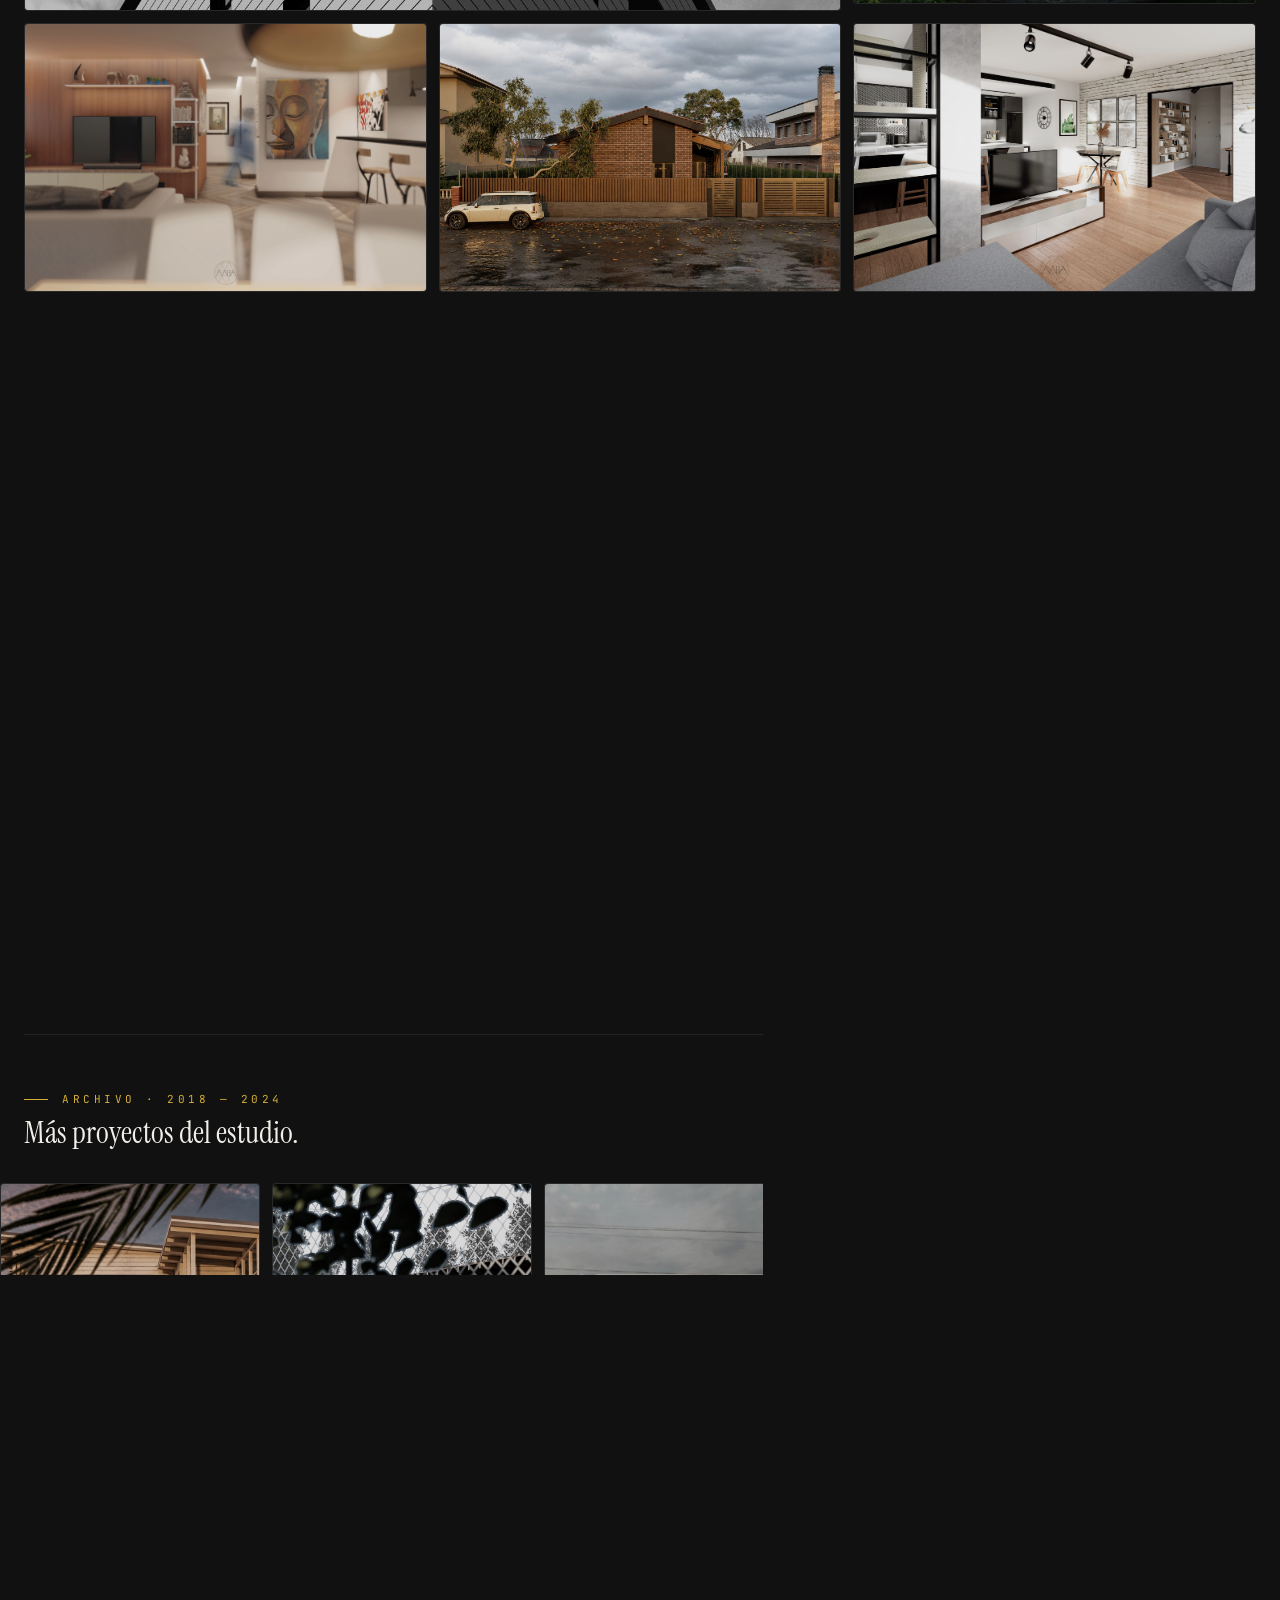
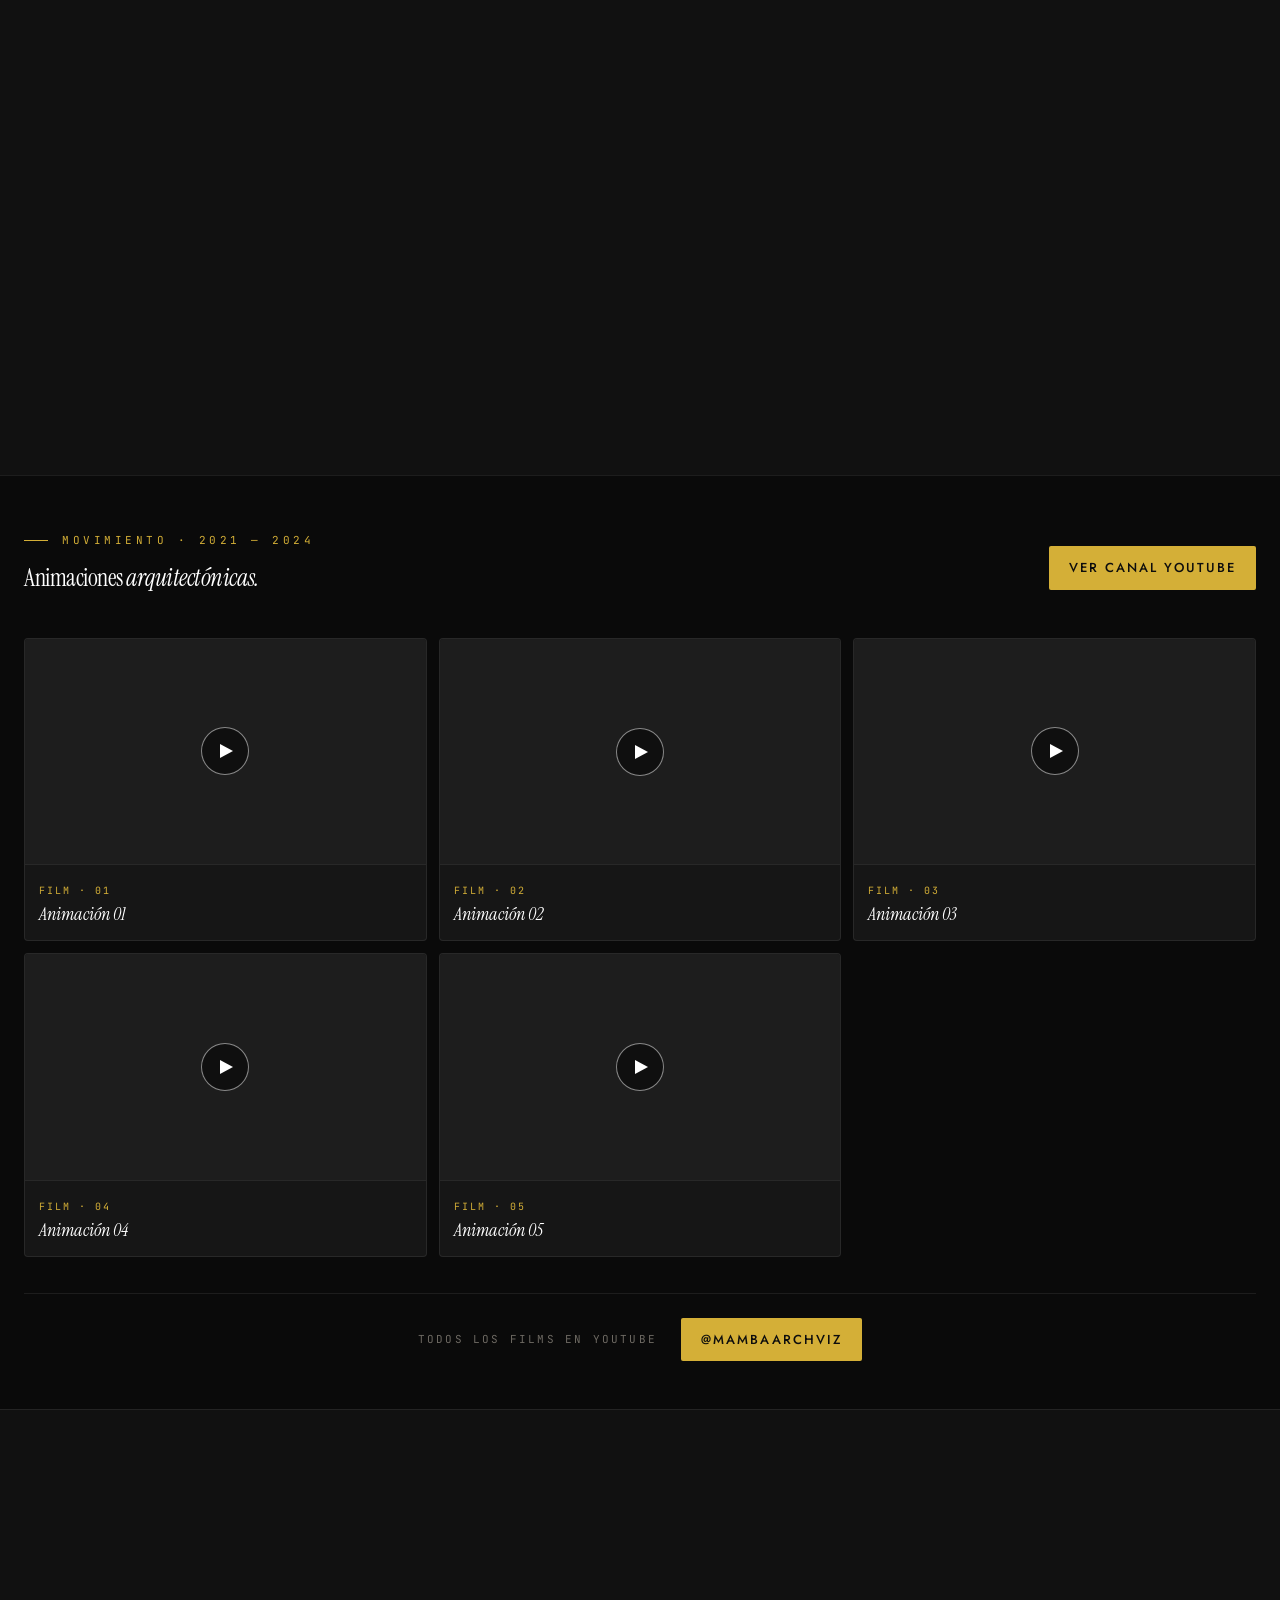
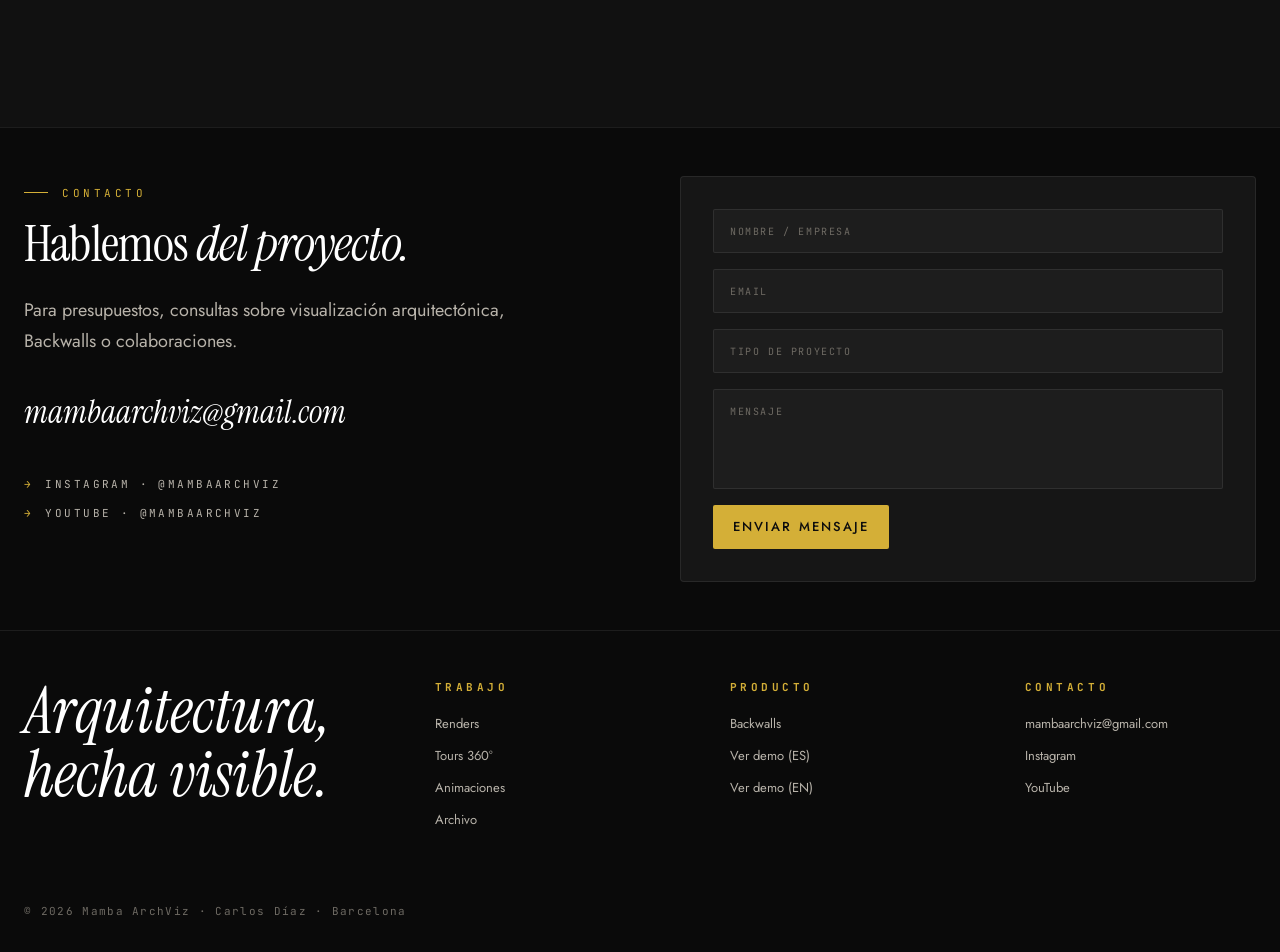
==== commit 7904b65a: "Mobile: hamburger nav + fix Backwalls 2-col overflow on small screens" ====
--- a/index.html
+++ b/index.html
@@ -1055,6 +1055,58 @@
   .bw-videos-grid { grid-template-columns: 1fr; }
   .films-grid { grid-template-columns: 1fr; }
 }
+
+/* ---------- MOBILE NAV ---------- */
+.nav-burger {
+  display: none;
+  flex-direction: column; justify-content: center; gap: 5px;
+  width: 36px; height: 36px; background: none; border: none;
+  cursor: pointer; padding: 4px; flex-shrink: 0;
+}
+.nav-burger span {
+  display: block; width: 22px; height: 1.5px;
+  background: var(--fg-1); transition: all 0.25s var(--ease-out);
+}
+.nav-burger.is-open span:nth-child(1) { transform: translateY(6.5px) rotate(45deg); }
+.nav-burger.is-open span:nth-child(2) { opacity: 0; }
+.nav-burger.is-open span:nth-child(3) { transform: translateY(-6.5px) rotate(-45deg); }
+
+.nav-mobile-drawer {
+  display: none;
+  position: fixed; top: 0; left: 0; right: 0; bottom: 0;
+  background: rgba(10,10,10,0.97); backdrop-filter: blur(20px);
+  z-index: 49; flex-direction: column; align-items: flex-start;
+  justify-content: center; padding: 80px 32px 48px;
+  gap: 4px;
+}
+.nav-mobile-drawer.is-open { display: flex; }
+.nav-drawer-link {
+  font-family: var(--font-body); font-size: clamp(22px, 6vw, 32px);
+  font-weight: 300; letter-spacing: 0.08em; text-transform: uppercase;
+  color: var(--fg-2); text-decoration: none; padding: 10px 0;
+  border-bottom: 1px solid var(--line-1); width: 100%;
+  transition: color 0.2s;
+}
+.nav-drawer-link:hover { color: var(--gold); border-color: transparent; }
+.nav-drawer-lang {
+  display: flex; gap: 0; margin-top: 32px;
+  border: 1px solid var(--line-3); border-radius: 2px; overflow: hidden;
+  font-family: var(--font-mono); font-size: 13px;
+}
+.nav-drawer-lang span {
+  padding: 10px 24px; cursor: pointer; letter-spacing: 0.24em;
+  color: var(--fg-2); transition: all 0.15s; user-select: none; font-weight: 500;
+}
+.nav-drawer-lang span.on { background: var(--gold); color: #0d0d0d; font-weight: 700; }
+
+@media (max-width: 768px) {
+  .nav-burger { display: flex; }
+  nav.top .links { display: none; }
+  nav.top .lang-pill { display: none; }
+  nav.top .brand-mark { letter-spacing: 0.18em; font-size: 13px; }
+  .bw-intro-block { grid-template-columns: 1fr !important; gap: 40px; }
+  .bw-intro-right .bw-schema-legend { grid-template-columns: 1fr 1fr; }
+}
 </style>
 </head>
 <body>
@@ -1071,11 +1123,26 @@
     <a href="#estudio"><span data-i18n="es">Estudio</span><span data-i18n="en">Studio</span></a>
     <a href="#contacto"><span data-i18n="es">Contacto</span><span data-i18n="en">Contact</span></a>
   </div>
+  <button class="nav-burger" id="navBurger" aria-label="Menú">
+    <span></span><span></span><span></span>
+  </button>
   <div class="lang-pill" id="langSwitcher">
     <span data-set-lang="es" class="on">ES</span>
     <span data-set-lang="en">EN</span>
   </div>
 </nav>
+<div class="nav-mobile-drawer" id="navDrawer">
+  <a href="#work" class="nav-drawer-link" onclick="closeDrawer()"><span data-i18n="es">Trabajo</span><span data-i18n="en">Work</span></a>
+  <a href="#tours360" class="nav-drawer-link" onclick="closeDrawer()"><span data-i18n="es">Tours 360°</span><span data-i18n="en">360° Tours</span></a>
+  <a href="#films" class="nav-drawer-link" onclick="closeDrawer()"><span data-i18n="es">Animaciones</span><span data-i18n="en">Films</span></a>
+  <a href="#backwalls" class="nav-drawer-link" onclick="closeDrawer()">Backwalls</a>
+  <a href="#estudio" class="nav-drawer-link" onclick="closeDrawer()"><span data-i18n="es">Estudio</span><span data-i18n="en">Studio</span></a>
+  <a href="#contacto" class="nav-drawer-link" onclick="closeDrawer()"><span data-i18n="es">Contacto</span><span data-i18n="en">Contact</span></a>
+  <div class="nav-drawer-lang">
+    <span data-set-lang="es" class="on" id="drawerLangEs">ES</span>
+    <span data-set-lang="en" id="drawerLangEn">EN</span>
+  </div>
+</div>
 
 <!-- ===================== HERO ===================== -->
 <section class="hero">
@@ -2216,6 +2283,30 @@
 
 /* ===================== Carga inicial ===================== */
 window.addEventListener('load', onScrollParallax);
+
+/* ===================== MOBILE NAV DRAWER ===================== */
+const navBurger = document.getElementById('navBurger');
+const navDrawer = document.getElementById('navDrawer');
+function closeDrawer() {
+  navBurger.classList.remove('is-open');
+  navDrawer.classList.remove('is-open');
+  document.body.style.overflow = '';
+}
+navBurger.addEventListener('click', () => {
+  const open = navDrawer.classList.toggle('is-open');
+  navBurger.classList.toggle('is-open', open);
+  document.body.style.overflow = open ? 'hidden' : '';
+});
+// Sync lang switcher with drawer lang buttons
+document.querySelectorAll('.nav-drawer-lang span[data-set-lang]').forEach(s => {
+  s.addEventListener('click', () => {
+    setLang(s.dataset.setLang);
+    document.querySelectorAll('.nav-drawer-lang span[data-set-lang]').forEach(d => {
+      d.classList.toggle('on', d.dataset.setLang === s.dataset.setLang);
+    });
+  });
+});
+
 </script>
 </body>
 </html>
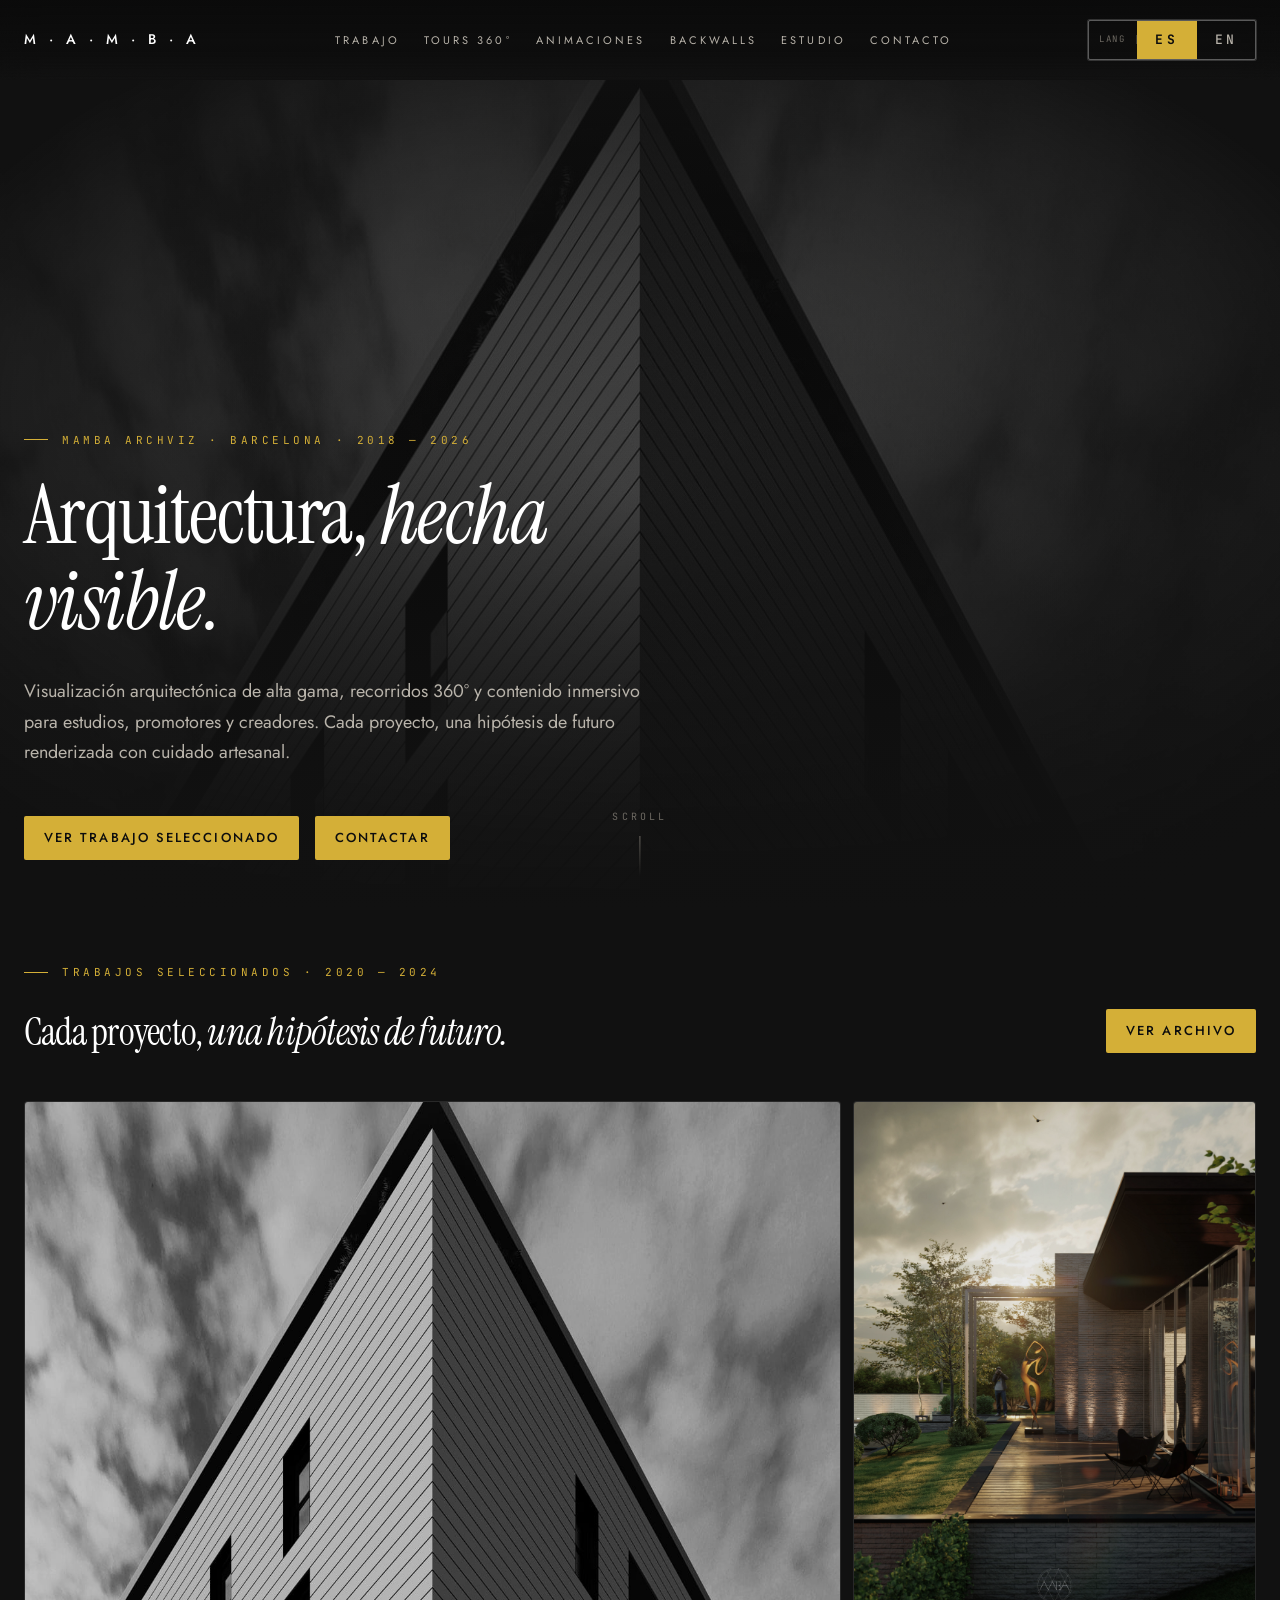
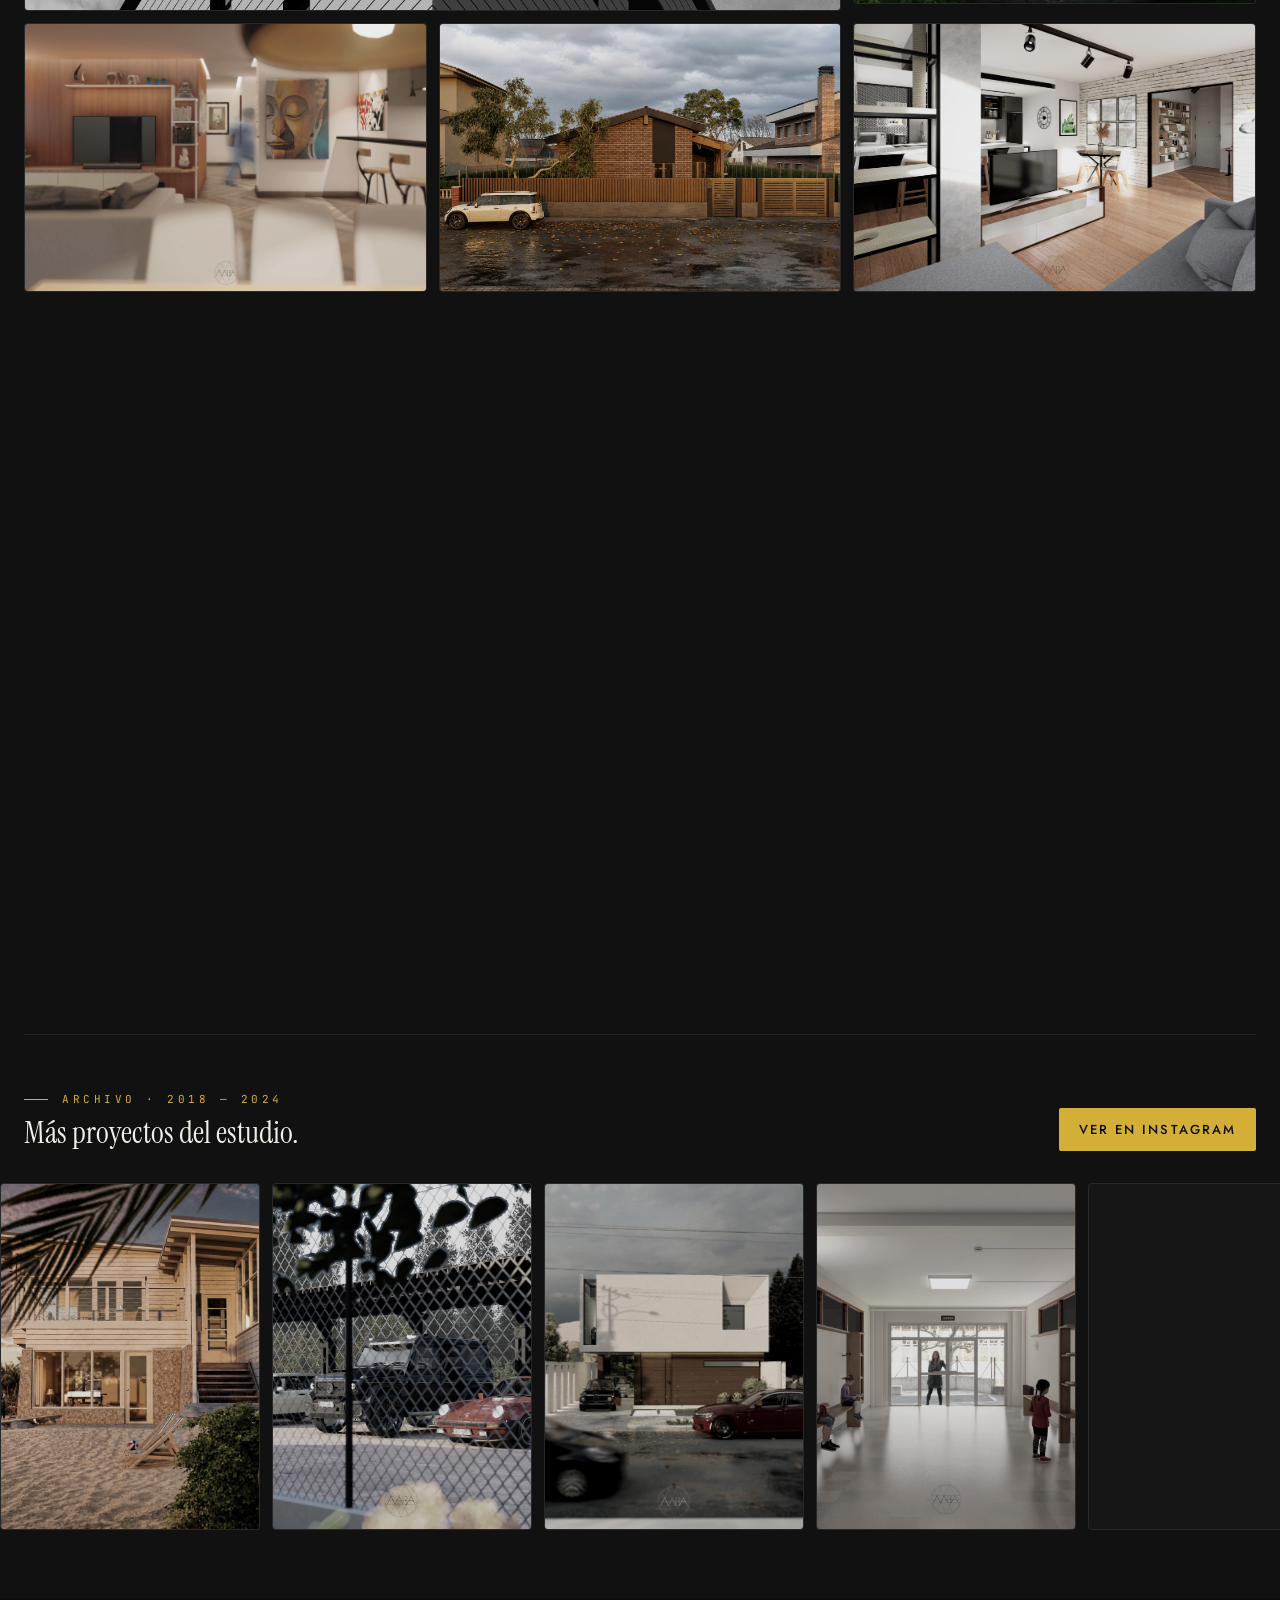
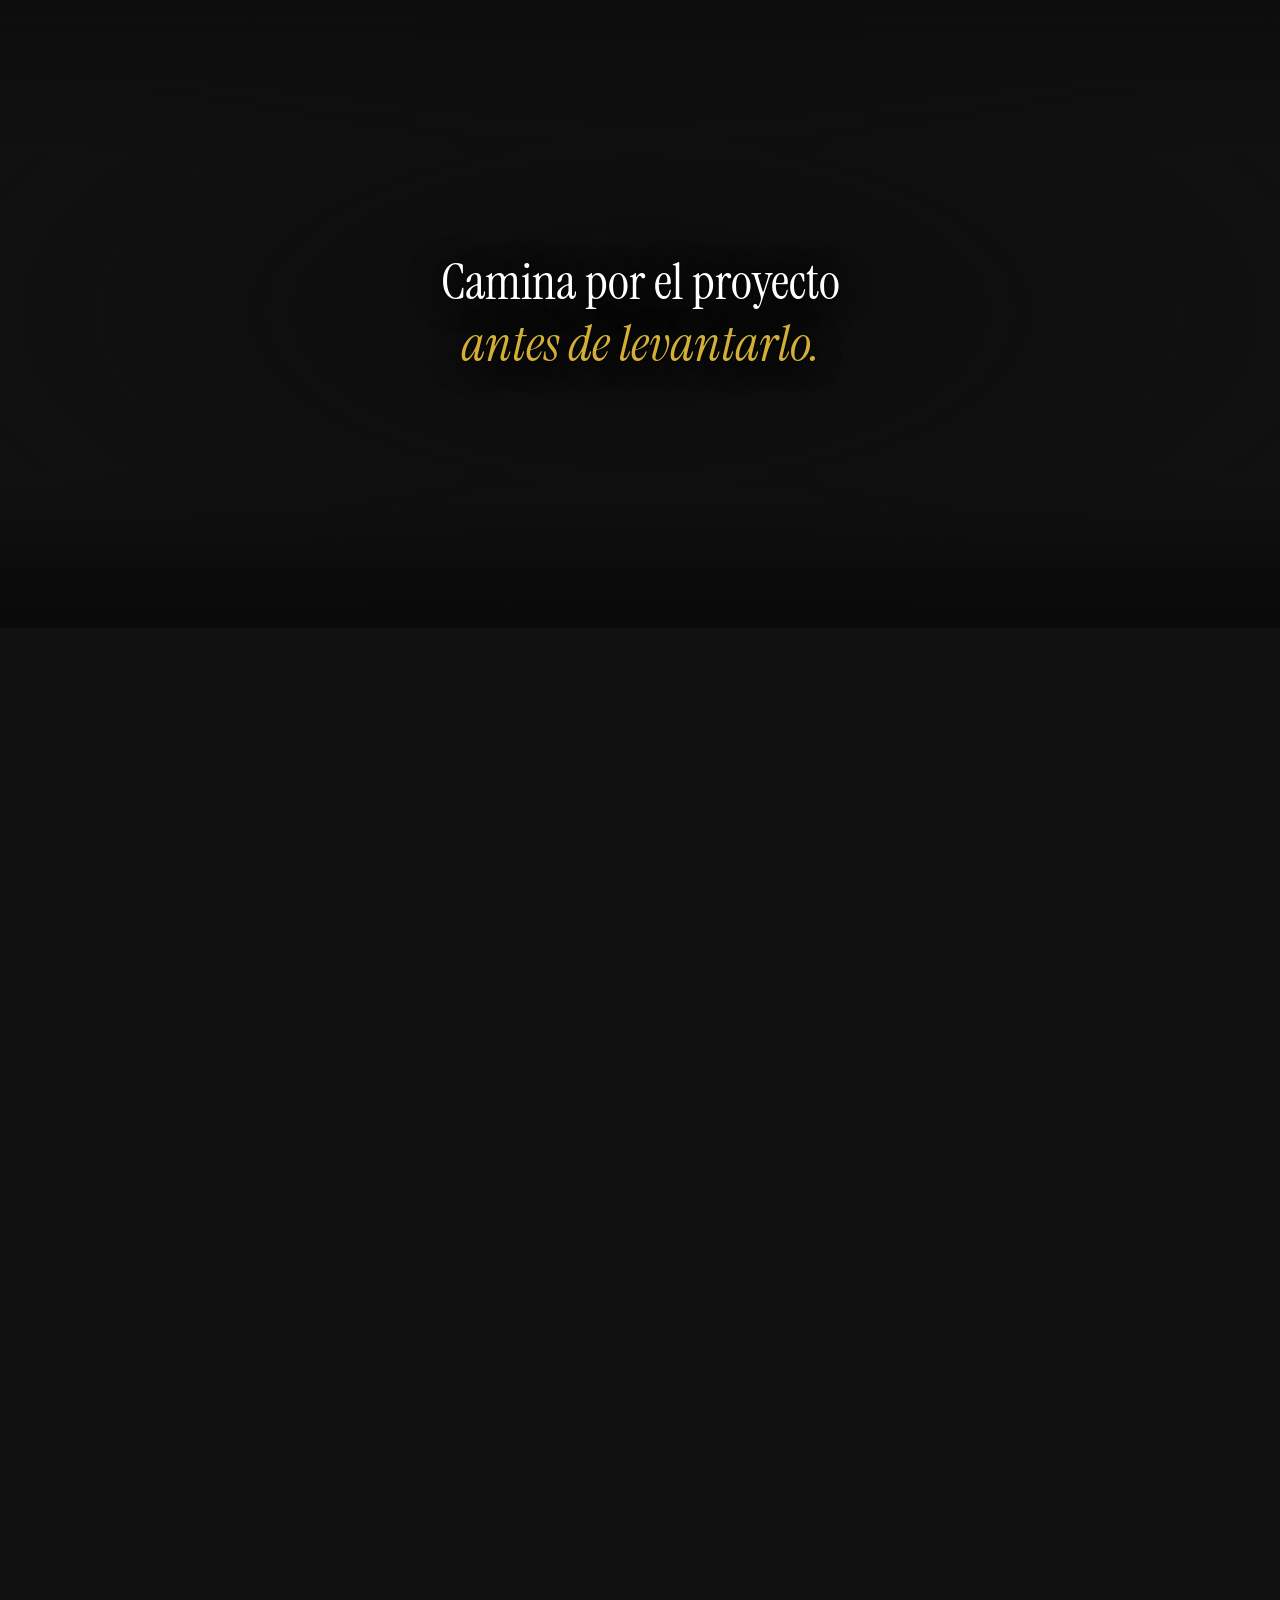
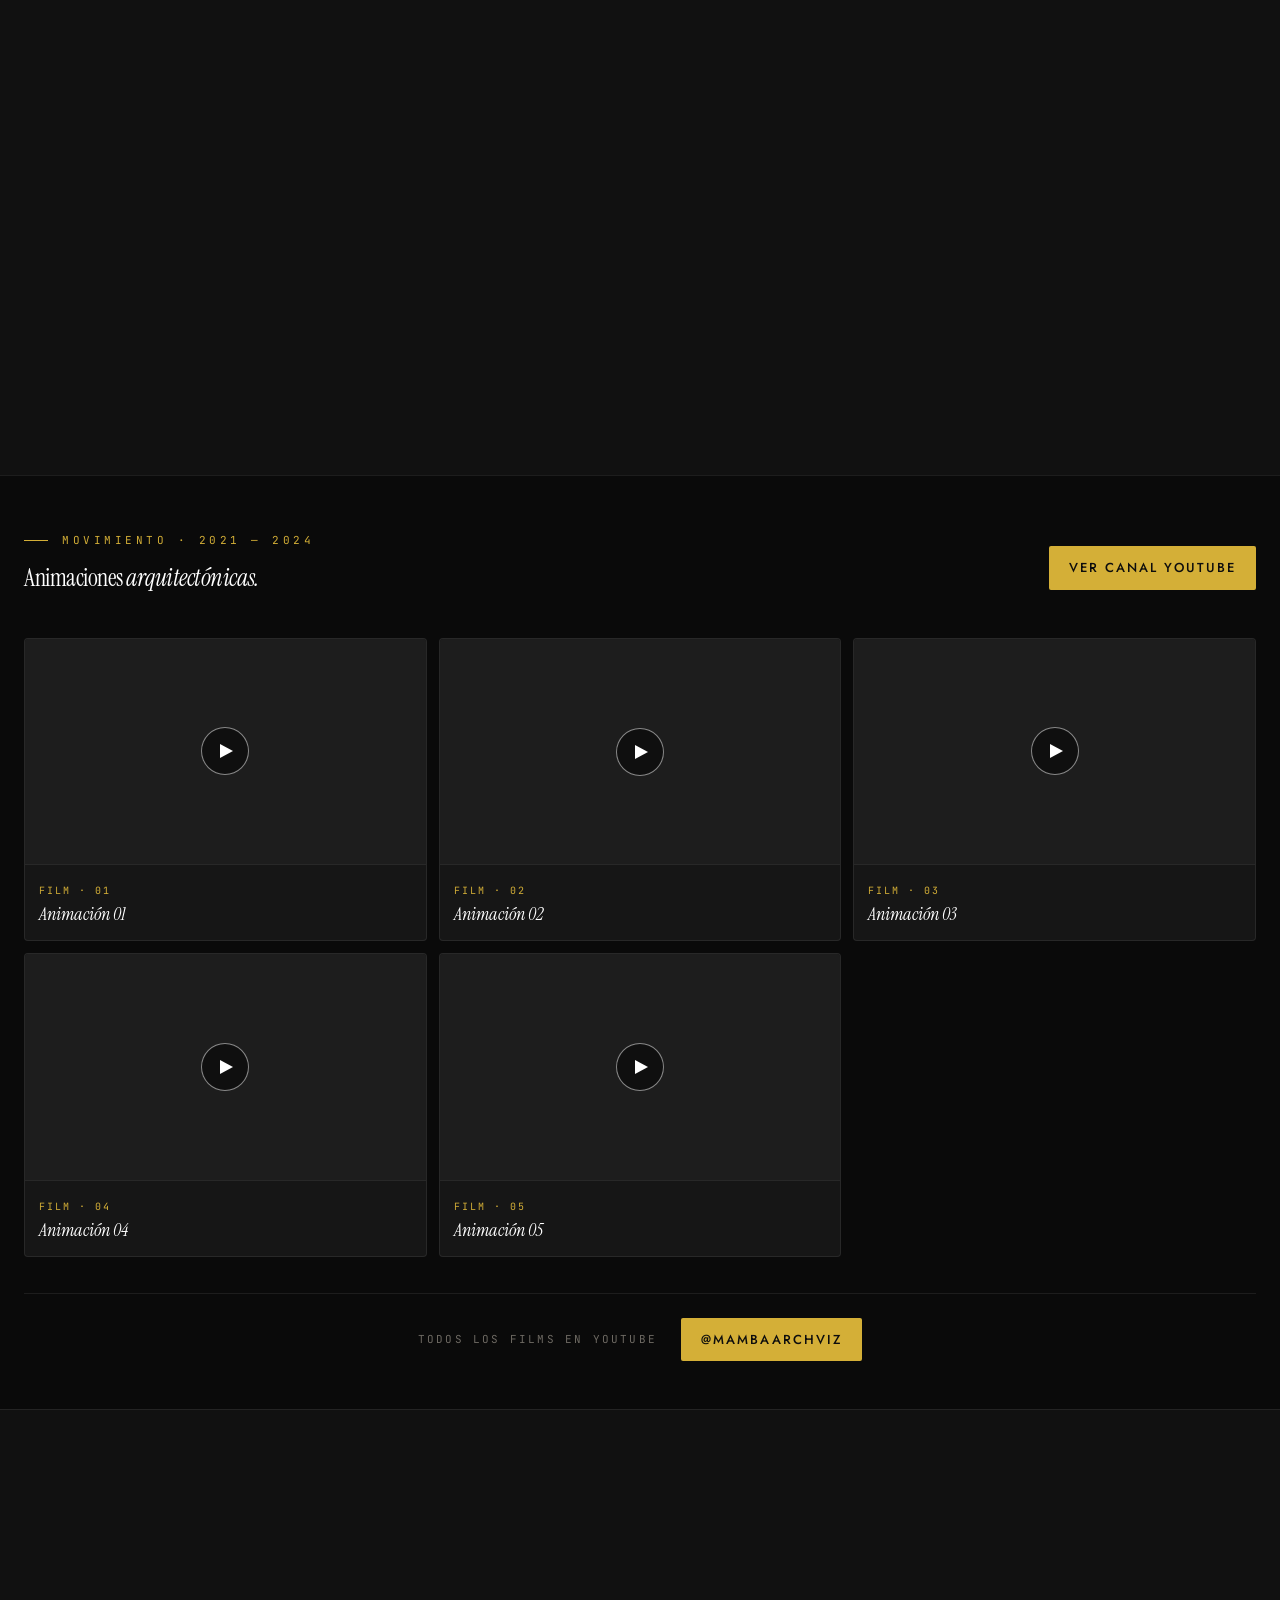
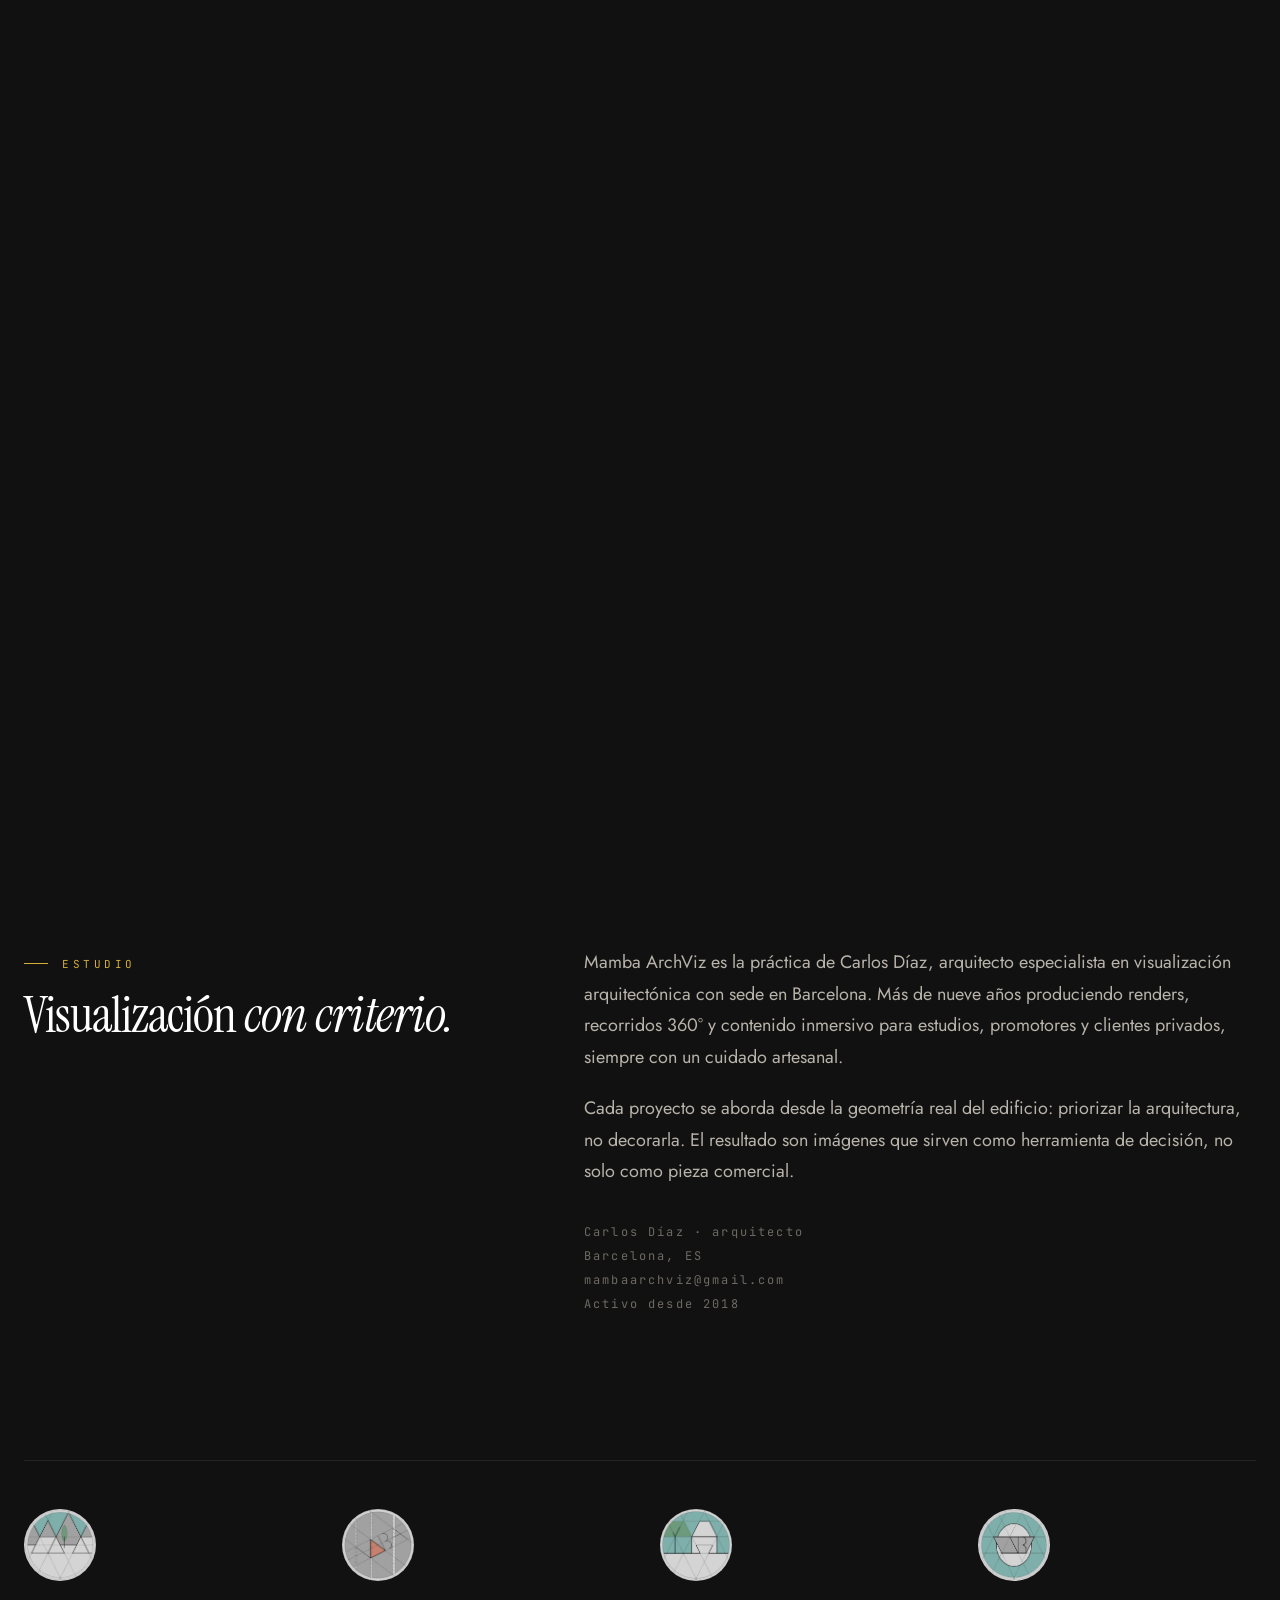
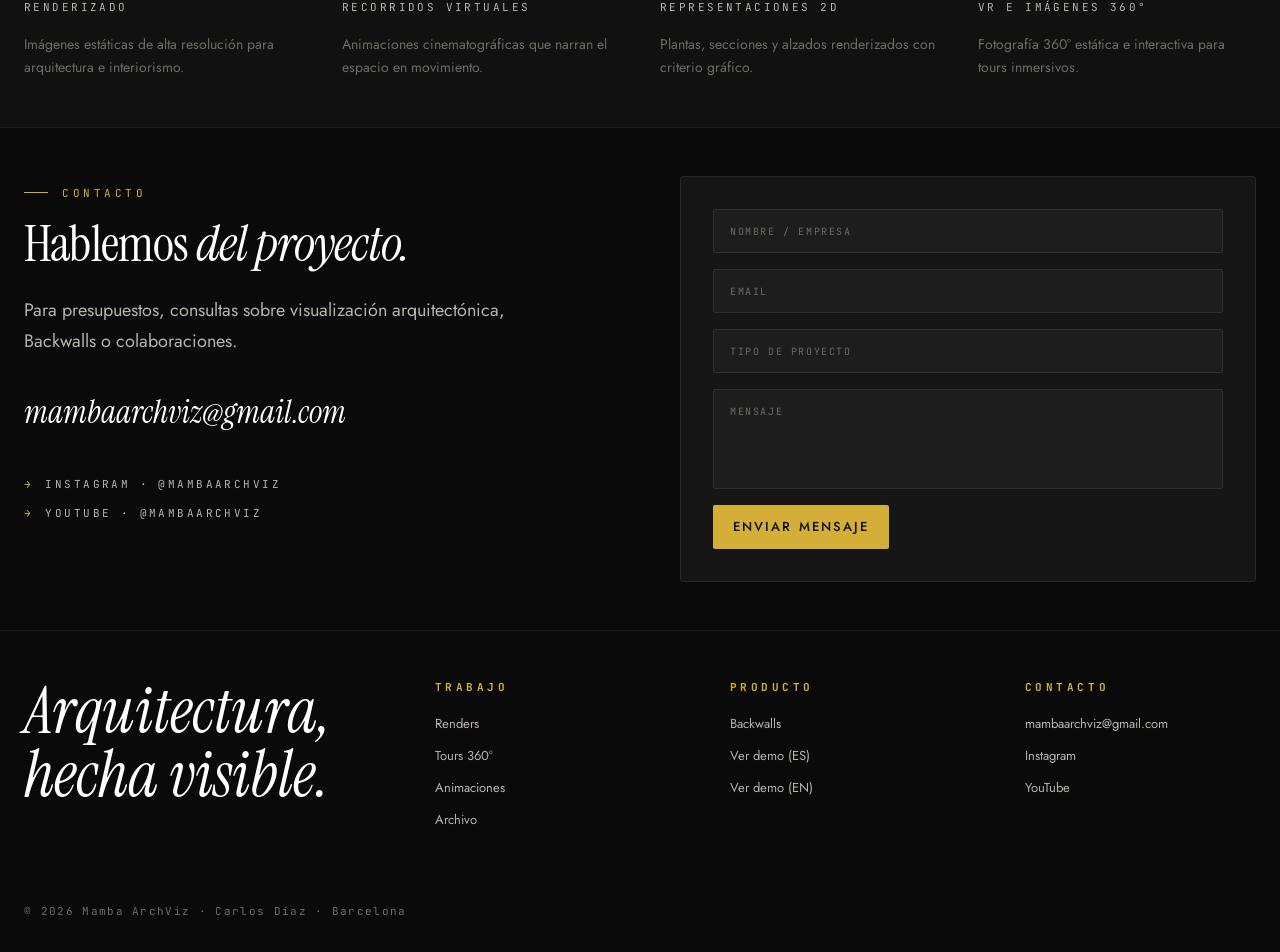
==== commit e27dd34c: "Mobile: fix Backwalls gallery overflow (1fr grid, overflow-x hidden)" ====
--- a/index.html
+++ b/index.html
@@ -1100,12 +1100,21 @@
 .nav-drawer-lang span.on { background: var(--gold); color: #0d0d0d; font-weight: 700; }
 
 @media (max-width: 768px) {
+  /* Nav */
   .nav-burger { display: flex; }
   nav.top .links { display: none; }
   nav.top .lang-pill { display: none; }
   nav.top .brand-mark { letter-spacing: 0.18em; font-size: 13px; }
+  /* Backwalls intro 2-col → 1-col */
   .bw-intro-block { grid-template-columns: 1fr !important; gap: 40px; }
   .bw-intro-right .bw-schema-legend { grid-template-columns: 1fr 1fr; }
+  /* Backwalls gallery: force 1 col, remove 440px minimum */
+  .bw-gallery-grid { grid-template-columns: 1fr !important; }
+  /* Card dl-row: stack label + button vertically on very narrow */
+  .bw-dl-row { flex-wrap: wrap; gap: 8px; }
+  /* Prevent any element from causing horizontal scroll */
+  body { overflow-x: hidden; }
+  .bw-inner { overflow-x: hidden; }
 }
 </style>
 </head>
